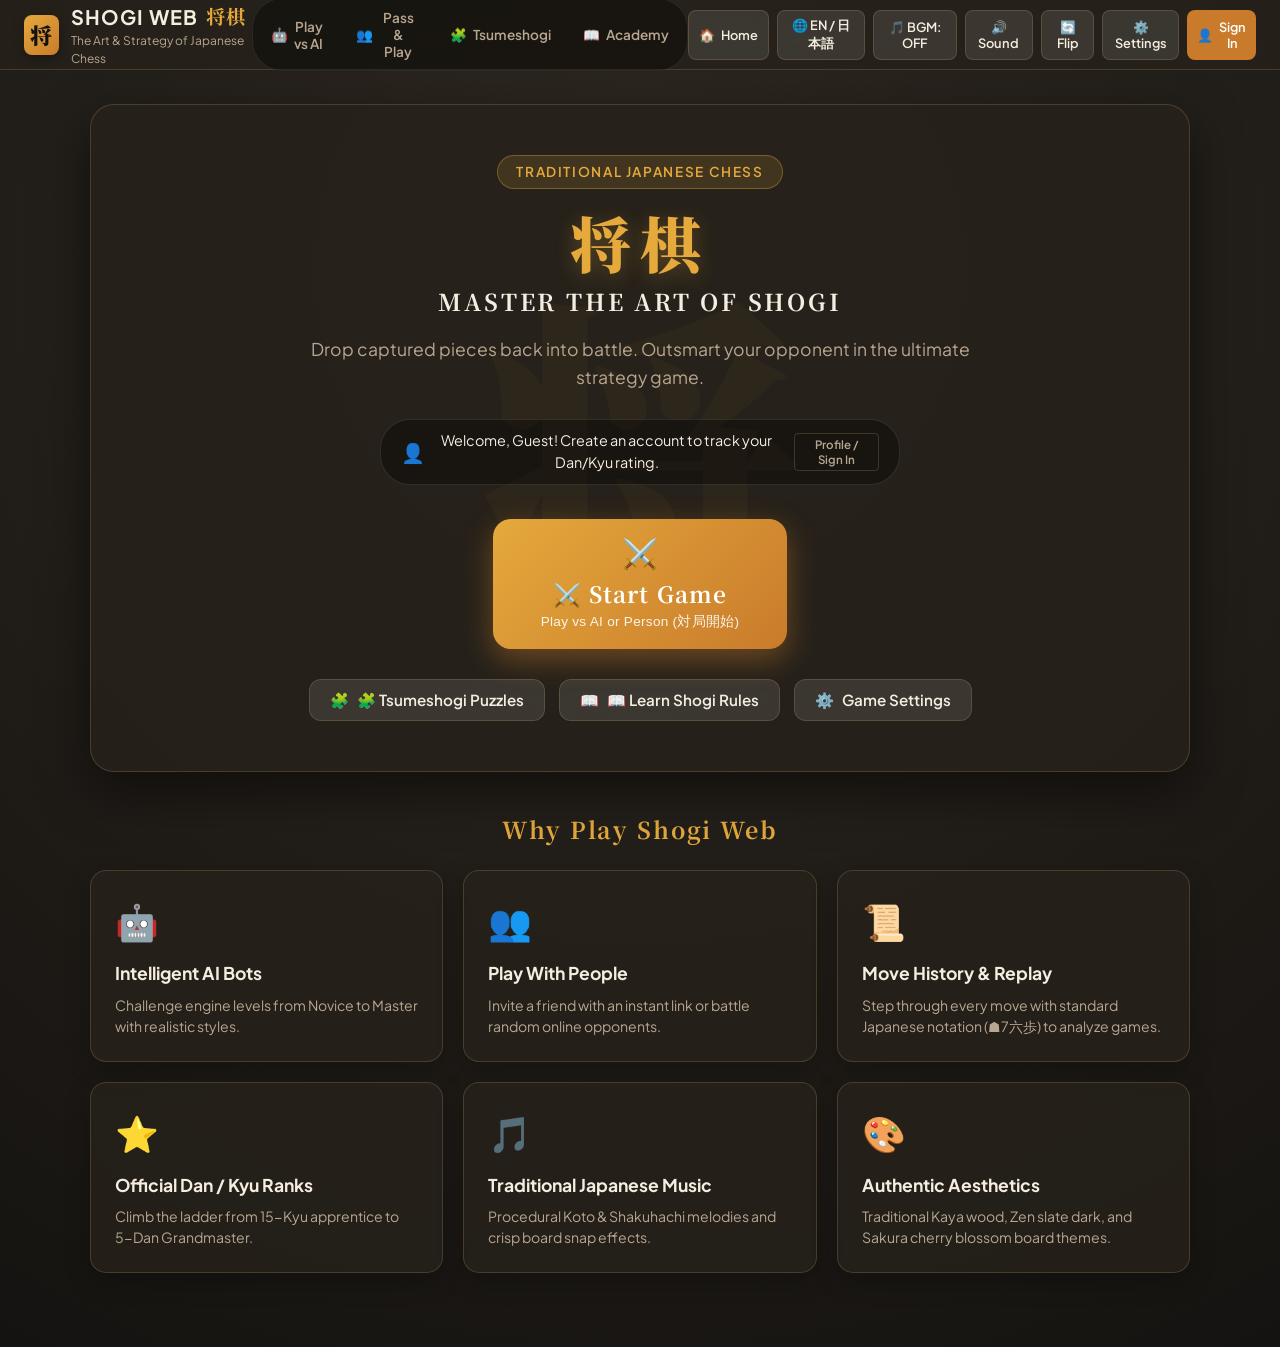
==== shogi.html @ 89679a0e "Initial commit: Complete Shogi Web application" ====
<!DOCTYPE html>
<html lang="en">
<head>
  <meta charset="UTF-8">
  <meta name="viewport" content="width=device-width, initial-scale=1.0">
  <title>Shogi Web - Play Japanese Chess (将棋)</title>
  <meta name="description" content="Play traditional Japanese chess (Shogi) online against intelligent AI or friends, solve Tsumeshogi mating puzzles, and learn complete rules.">
  
  <!-- Google Fonts for authentic typography -->
  <link rel="preconnect" href="https://fonts.googleapis.com">
  <link rel="preconnect" href="https://fonts.gstatic.com" crossorigin>
  <link href="https://fonts.googleapis.com/css2?family=Cinzel:wght@600;700&family=Noto+Serif+JP:wght@400;600;700;900&family=Plus+Jakarta+Sans:wght@400;500;600;700&display=swap" rel="stylesheet">

  
  
  
  
<style>
/* === css/styles.css === */
/**
 * Shogi Web - Core Styles & Themes
 */

:root {
  /* Fonts */
  --font-serif: 'Noto Serif JP', 'Cinzel', serif;
  --font-sans: 'Plus Jakarta Sans', -apple-system, BlinkMacSystemFont, sans-serif;

  /* Global Metrics */
  --header-height: 70px;
  --border-radius: 12px;
  --transition-speed: 0.2s;
}

/* Theme 1: Traditional Kaya Wood (Default) */
body.theme-kaya {
  --bg-color: #1e1b18;
  --bg-gradient: radial-gradient(circle at 50% 20%, #2e2820 0%, #151311 100%);
  --panel-bg: rgba(38, 33, 27, 0.85);
  --panel-border: rgba(184, 150, 102, 0.25);
  --board-bg: #e2b069;
  --board-gradient: linear-gradient(135deg, #e9b972 0%, #d89f53 100%);
  --board-border: #6d4b23;
  --board-grid: #54391a;
  --hoshi-color: #3d2710;
  --piece-bg: #f7d59c;
  --piece-border: #8b5a2b;
  --piece-text: #2c1a0a;
  --piece-promoted: #b91c1c;
  --text-main: #f5ede0;
  --text-muted: #b8a690;
  --accent-gold: #e5a93c;
  --accent-primary: #c97b2b;
  --accent-primary-hover: #b86b1d;
  --card-shadow: 0 10px 30px rgba(0, 0, 0, 0.45);
}

/* Theme 2: Zen Slate Dark */
body.theme-zen {
  --bg-color: #0d1117;
  --bg-gradient: radial-gradient(circle at 50% 20%, #161b22 0%, #090d12 100%);
  --panel-bg: rgba(22, 27, 34, 0.88);
  --panel-border: rgba(255, 255, 255, 0.1);
  --board-bg: #21262d;
  --board-gradient: linear-gradient(135deg, #2b313a 0%, #1f242c 100%);
  --board-border: #30363d;
  --board-grid: #484f58;
  --hoshi-color: #8b949e;
  --piece-bg: #30363d;
  --piece-border: #6e7681;
  --piece-text: #f0f6fc;
  --piece-promoted: #f85149;
  --text-main: #f0f6fc;
  --text-muted: #8b949e;
  --accent-gold: #58a6ff;
  --accent-primary: #1f6feb;
  --accent-primary-hover: #388bfd;
  --card-shadow: 0 10px 30px rgba(0, 0, 0, 0.6);
}

/* Theme 3: Cherry Blossom Sakura */
body.theme-sakura {
  --bg-color: #1f161b;
  --bg-gradient: radial-gradient(circle at 50% 20%, #301f28 0%, #140d11 100%);
  --panel-bg: rgba(43, 28, 37, 0.85);
  --panel-border: rgba(244, 114, 182, 0.25);
  --board-bg: #e8c4c4;
  --board-gradient: linear-gradient(135deg, #edd0d0 0%, #dfb5b5 100%);
  --board-border: #754452;
  --board-grid: #5a2e3b;
  --hoshi-color: #441e2a;
  --piece-bg: #fff0f5;
  --piece-border: #a26778;
  --piece-text: #3c1e28;
  --piece-promoted: #db2777;
  --text-main: #fdf2f8;
  --text-muted: #f472b6;
  --accent-gold: #ec4899;
  --accent-primary: #db2777;
  --accent-primary-hover: #be185d;
  --card-shadow: 0 10px 30px rgba(0, 0, 0, 0.5);
}

/* Base Styles */
* {
  box-sizing: border-box;
  margin: 0;
  padding: 0;
}

body {
  font-family: var(--font-sans);
  background: var(--bg-gradient);
  background-color: var(--bg-color);
  color: var(--text-main);
  min-height: 100vh;
  display: flex;
  flex-direction: column;
  line-height: 1.5;
  overflow-x: hidden;
}

.app-container {
  display: flex;
  flex-direction: column;
  min-height: 100vh;
}

/* Header & Navigation */
.app-header {
  height: var(--header-height);
  background: var(--panel-bg);
  backdrop-filter: blur(12px);
  -webkit-backdrop-filter: blur(12px);
  border-bottom: 1px solid var(--panel-border);
  display: flex;
  align-items: center;
  justify-content: space-between;
  padding: 0 24px;
  position: sticky;
  top: 0;
  z-index: 100;
}

.brand {
  display: flex;
  align-items: center;
  gap: 12px;
}

.brand-crest {
  width: 40px;
  height: 40px;
  background: linear-gradient(135deg, var(--accent-gold), var(--accent-primary));
  color: #111;
  font-family: var(--font-serif);
  font-weight: 900;
  font-size: 22px;
  display: flex;
  align-items: center;
  justify-content: center;
  border-radius: 8px;
  box-shadow: 0 4px 12px rgba(0, 0, 0, 0.3);
}

.brand-text h1 {
  font-size: 1.25rem;
  font-weight: 700;
  letter-spacing: 0.05em;
  display: flex;
  align-items: center;
  gap: 8px;
}

.japanese-title {
  font-family: var(--font-serif);
  color: var(--accent-gold);
  font-size: 1.2rem;
}

.tagline {
  font-size: 0.75rem;
  color: var(--text-muted);
}

/* Nav Tabs */
.nav-tabs {
  display: flex;
  background: rgba(0, 0, 0, 0.35);
  border-radius: 30px;
  padding: 4px;
  gap: 4px;
  border: 1px solid rgba(255, 255, 255, 0.08);
}

.nav-tab-btn {
  background: transparent;
  border: none;
  color: var(--text-muted);
  font-family: var(--font-sans);
  font-weight: 600;
  font-size: 0.85rem;
  padding: 6px 14px;
  border-radius: 20px;
  cursor: pointer;
  display: flex;
  align-items: center;
  gap: 6px;
  transition: all var(--transition-speed);
}

.nav-tab-btn:hover {
  color: var(--text-main);
  background: rgba(255, 255, 255, 0.05);
}

.nav-tab-btn.active {
  background: var(--accent-primary);
  color: #fff;
  box-shadow: 0 2px 8px rgba(0, 0, 0, 0.25);
}

.header-controls {
  display: flex;
  gap: 8px;
}

/* Main Content Layout */
.main-content {
  flex: 1;
  display: flex;
  flex-direction: column;
  padding: 24px;
  max-width: 1540px;
  margin: 0 auto;
  width: 100%;
}

.game-view {
  display: grid;
  grid-template-columns: minmax(600px, 1fr) 380px;
  gap: 24px;
  width: 100%;
}

/* Sidebar Dashboard */
.sidebar-dashboard {
  display: flex;
  flex-direction: column;
  gap: 16px;
}

.config-card, .history-card, .status-card {
  background: var(--panel-bg);
  backdrop-filter: blur(10px);
  -webkit-backdrop-filter: blur(10px);
  border: 1px solid var(--panel-border);
  border-radius: var(--border-radius);
  padding: 16px;
  box-shadow: var(--card-shadow);
}

.card-title {
  font-size: 0.95rem;
  font-weight: 700;
  text-transform: uppercase;
  letter-spacing: 0.05em;
  color: var(--accent-gold);
  margin-bottom: 12px;
  display: flex;
  align-items: center;
  justify-content: space-between;
}

/* Form Controls */
.form-group {
  margin-bottom: 12px;
}

.form-group:last-child {
  margin-bottom: 0;
}

.form-group label {
  display: block;
  font-size: 0.8rem;
  font-weight: 600;
  color: var(--text-muted);
  margin-bottom: 6px;
}

.form-select {
  width: 100%;
  padding: 8px 12px;
  background: rgba(0, 0, 0, 0.4);
  border: 1px solid var(--panel-border);
  border-radius: 8px;
  color: var(--text-main);
  font-size: 0.85rem;
  font-family: var(--font-sans);
  outline: none;
  cursor: pointer;
  transition: border-color var(--transition-speed);
}

.form-select:focus {
  border-color: var(--accent-gold);
}

.side-radio-group {
  display: grid;
  grid-template-columns: 1fr 1fr;
  gap: 8px;
}

.radio-label {
  display: flex;
  align-items: center;
  gap: 8px;
  background: rgba(0, 0, 0, 0.3);
  padding: 8px 10px;
  border-radius: 6px;
  font-size: 0.8rem;
  cursor: pointer;
  border: 1px solid transparent;
  transition: border-color var(--transition-speed);
}

.radio-label:hover {
  border-color: var(--panel-border);
}

/* Buttons */
.btn {
  font-family: var(--font-sans);
  font-weight: 600;
  border-radius: 8px;
  border: none;
  cursor: pointer;
  display: inline-flex;
  align-items: center;
  justify-content: center;
  gap: 6px;
  transition: all var(--transition-speed);
}

.btn-primary {
  background: var(--accent-primary);
  color: #fff;
  padding: 10px 18px;
}

.btn-primary:hover {
  background: var(--accent-primary-hover);
  transform: translateY(-1px);
}

.btn-secondary {
  background: rgba(255, 255, 255, 0.1);
  color: var(--text-main);
  border: 1px solid var(--panel-border);
  padding: 8px 14px;
}

.btn-secondary:hover {
  background: rgba(255, 255, 255, 0.18);
}

.btn-danger {
  background: rgba(185, 28, 28, 0.2);
  color: #f87171;
  border: 1px solid rgba(185, 28, 28, 0.4);
  padding: 8px 14px;
}

.btn-danger:hover {
  background: rgba(185, 28, 28, 0.35);
}

.btn-sm {
  font-size: 0.8rem;
  padding: 6px 10px;
}

.btn-xs {
  font-size: 0.72rem;
  padding: 3px 8px;
  border-radius: 4px;
}

.btn-outline {
  background: transparent;
  color: var(--text-muted);
  border: 1px solid var(--panel-border);
}

.btn-outline:hover {
  color: var(--text-main);
  border-color: var(--text-main);
}

.action-btn-row {
  display: grid;
  grid-template-columns: 1.4fr 1fr 1fr;
  gap: 8px;
}

/* Move History Card */
.history-header {
  display: flex;
  align-items: center;
  justify-content: space-between;
  margin-bottom: 8px;
  padding-bottom: 6px;
  border-bottom: 1px solid rgba(255, 255, 255, 0.08);
}

.history-header h4 {
  font-size: 0.85rem;
  color: var(--text-muted);
  text-transform: uppercase;
}

.move-log-scroll {
  list-style: none;
  max-height: 200px;
  overflow-y: auto;
  display: flex;
  flex-direction: column;
  gap: 4px;
  padding-right: 4px;
}

.move-log-item {
  display: flex;
  align-items: center;
  font-size: 0.82rem;
  padding: 4px 8px;
  border-radius: 4px;
  background: rgba(0, 0, 0, 0.2);
}

.move-log-item.current {
  background: rgba(229, 169, 60, 0.18);
  border-left: 3px solid var(--accent-gold);
}

.move-num {
  width: 32px;
  color: var(--text-muted);
  font-weight: 600;
}

.move-notation {
  flex: 1;
  font-family: var(--font-serif);
}

.move-log-empty {
  font-size: 0.8rem;
  color: var(--text-muted);
  text-align: center;
  padding: 16px 0;
}

/* Move History Replay Controls */
.history-replay-controls {
  display: flex;
  align-items: center;
  justify-content: space-between;
  gap: 6px;
  margin-top: 10px;
  padding-top: 10px;
  border-top: 1px solid rgba(255, 255, 255, 0.08);
}

.hist-step-indicator {
  font-size: 0.75rem;
  font-weight: 600;
  color: var(--accent-gold);
  flex: 1;
  text-align: center;
  padding: 2px 4px;
  background: rgba(0, 0, 0, 0.25);
  border-radius: 4px;
}

/* ============================================================
   LANDING / MAIN HOME PAGE STYLES
   ============================================================ */
.landing-view {
  display: flex;
  flex-direction: column;
  align-items: center;
  gap: 40px;
  width: 100%;
  max-width: 1100px;
  margin: 0 auto;
  padding: 10px 0 50px;
  animation: fadeIn 0.35s ease;
}

@keyframes fadeIn {
  from { opacity: 0; transform: translateY(8px); }
  to { opacity: 1; transform: translateY(0); }
}

.landing-hero-card {
  position: relative;
  width: 100%;
  background: var(--panel-bg);
  border: 1px solid var(--panel-border);
  border-radius: 24px;
  padding: 50px 40px;
  text-align: center;
  box-shadow: 0 20px 50px rgba(0, 0, 0, 0.5);
  overflow: hidden;
  display: flex;
  flex-direction: column;
  align-items: center;
}

.hero-watermark {
  position: absolute;
  top: 50%;
  left: 50%;
  transform: translate(-50%, -50%);
  font-family: var(--font-serif);
  font-size: 320px;
  font-weight: 900;
  color: var(--accent-gold);
  opacity: 0.035;
  pointer-events: none;
  user-select: none;
  z-index: 0;
  line-height: 1;
}

.hero-badge {
  display: inline-block;
  background: rgba(229, 169, 60, 0.15);
  border: 1px solid rgba(229, 169, 60, 0.35);
  color: var(--accent-gold);
  font-size: 0.85rem;
  font-weight: 600;
  text-transform: uppercase;
  letter-spacing: 0.12em;
  padding: 6px 18px;
  border-radius: 30px;
  margin-bottom: 20px;
  position: relative;
  z-index: 1;
}

.hero-main-title {
  display: flex;
  flex-direction: column;
  align-items: center;
  gap: 8px;
  margin-bottom: 16px;
  position: relative;
  z-index: 1;
}

.hero-kanji {
  font-family: var(--font-serif);
  font-size: 3.8rem;
  font-weight: 900;
  color: var(--accent-gold);
  letter-spacing: 0.15em;
  text-shadow: 0 4px 20px rgba(229, 169, 60, 0.3);
  line-height: 1.1;
}

.hero-en {
  font-family: var(--font-serif);
  font-size: 1.45rem;
  letter-spacing: 0.12em;
  color: var(--text-main);
  font-weight: 700;
}

.hero-tagline {
  font-size: 1.1rem;
  color: var(--text-muted);
  max-width: 680px;
  line-height: 1.6;
  margin-bottom: 28px;
  position: relative;
  z-index: 1;
}

.landing-user-badge {
  display: flex;
  align-items: center;
  justify-content: space-between;
  gap: 16px;
  background: rgba(0, 0, 0, 0.35);
  border: 1px solid rgba(255, 255, 255, 0.1);
  padding: 10px 20px;
  border-radius: 30px;
  margin-bottom: 34px;
  max-width: 520px;
  width: 90%;
  position: relative;
  z-index: 1;
}

.user-badge-left {
  display: flex;
  align-items: center;
  gap: 10px;
  font-size: 0.9rem;
}

.user-badge-avatar {
  font-size: 1.2rem;
}

.hero-cta-wrapper {
  margin-bottom: 30px;
  position: relative;
  z-index: 1;
}

.btn-hero-primary {
  background: linear-gradient(135deg, var(--accent-gold) 0%, var(--accent-primary) 100%);
  color: #fff;
  border: none;
  border-radius: 18px;
  padding: 18px 48px;
  font-size: 1.35rem;
  font-weight: 700;
  cursor: pointer;
  display: flex;
  flex-direction: column;
  align-items: center;
  gap: 4px;
  box-shadow: 0 10px 30px rgba(201, 123, 43, 0.45);
  transition: all 0.25s cubic-bezier(0.34, 1.56, 0.64, 1);
  min-width: 290px;
}

.btn-hero-primary:hover {
  transform: translateY(-3px) scale(1.02);
  box-shadow: 0 16px 40px rgba(201, 123, 43, 0.6);
  filter: brightness(1.08);
}

.btn-hero-primary:active {
  transform: translateY(1px) scale(0.98);
}

.btn-hero-primary .btn-icon {
  font-size: 1.8rem;
  margin-bottom: 2px;
}

.btn-primary-text {
  font-family: var(--font-serif);
  letter-spacing: 0.05em;
  font-size: 1.4rem;
}

.btn-subtext {
  font-size: 0.85rem;
  font-weight: 500;
  opacity: 0.9;
  letter-spacing: 0.02em;
}

.hero-subnav {
  display: flex;
  flex-wrap: wrap;
  gap: 14px;
  justify-content: center;
  position: relative;
  z-index: 1;
}

.hero-subnav .btn {
  padding: 10px 20px;
  font-size: 0.95rem;
  border-radius: 12px;
  display: flex;
  align-items: center;
  gap: 8px;
}

/* Landing Features Grid */
.landing-features {
  width: 100%;
}

.features-heading {
  font-family: var(--font-serif);
  font-size: 1.45rem;
  text-align: center;
  margin-bottom: 24px;
  color: var(--accent-gold);
  letter-spacing: 0.08em;
}

.features-grid {
  display: grid;
  grid-template-columns: repeat(auto-fit, minmax(280px, 1fr));
  gap: 20px;
  width: 100%;
}

.feature-card {
  background: var(--panel-bg);
  border: 1px solid var(--panel-border);
  border-radius: 16px;
  padding: 24px;
  transition: transform 0.2s ease, border-color 0.2s ease;
  box-shadow: 0 8px 24px rgba(0, 0, 0, 0.25);
}

.feature-card:hover {
  transform: translateY(-4px);
  border-color: rgba(229, 169, 60, 0.45);
}

.feature-icon {
  font-size: 2.2rem;
  margin-bottom: 12px;
}

.feature-card h4 {
  font-size: 1.1rem;
  font-weight: 700;
  margin-bottom: 8px;
  color: var(--text-main);
}

.feature-card p {
  font-size: 0.88rem;
  color: var(--text-muted);
  line-height: 1.5;
}

/* Helpers */
.hidden {
  display: none !important;
}

.text-muted {
  color: var(--text-muted);
}

.text-xs {
  font-size: 0.75rem;
}

/* Responsive adjustments */
@media (max-width: 1080px) {
  .game-view {
    grid-template-columns: 1fr;
  }
}

@media (max-width: 640px) {
  .landing-hero-card {
    padding: 36px 20px;
  }
  .hero-kanji {
    font-size: 2.8rem;
  }
  .hero-en {
    font-size: 1.15rem;
  }
}


/* === css/board.css === */
/**
 * Shogi Web - Board, Komadai & Arena Styling
 */

.game-arena {
  display: flex;
  flex-direction: column;
  align-items: center;
  justify-content: center;
  gap: 16px;
  position: relative;
}

/* Player Panels (Top & Bottom) */
.player-panel {
  width: 100%;
  max-width: 620px;
  background: var(--panel-bg);
  backdrop-filter: blur(8px);
  -webkit-backdrop-filter: blur(8px);
  border: 1px solid var(--panel-border);
  border-radius: var(--border-radius);
  padding: 10px 16px;
  display: flex;
  align-items: center;
  justify-content: space-between;
  gap: 16px;
  box-shadow: 0 4px 16px rgba(0, 0, 0, 0.25);
}

.player-identity {
  display: flex;
  align-items: center;
  gap: 12px;
}

.player-avatar {
  width: 36px;
  height: 36px;
  border-radius: 8px;
  display: flex;
  align-items: center;
  justify-content: center;
  font-size: 1.2rem;
  font-weight: 700;
}

.sente-avatar {
  background: #111;
  color: var(--accent-gold);
  border: 1px solid var(--accent-gold);
}

.gote-avatar {
  background: #f0f0f0;
  color: #111;
  border: 1px solid #ccc;
}

.player-info {
  display: flex;
  flex-direction: column;
}

.player-role {
  font-size: 0.72rem;
  color: var(--text-muted);
  text-transform: uppercase;
}

.player-name {
  font-size: 0.95rem;
  font-weight: 700;
}

.player-clock {
  font-family: monospace;
  font-size: 1.15rem;
  font-weight: 700;
  padding: 4px 10px;
  background: rgba(0, 0, 0, 0.4);
  border-radius: 6px;
  border: 1px solid rgba(255, 255, 255, 0.08);
  color: var(--accent-gold);
}

/* Komadai (Stand for in-hand pieces) */
.komadai-wrapper {
  display: flex;
  align-items: center;
  gap: 10px;
  flex: 1;
  justify-content: flex-end;
}

.komadai-label {
  font-size: 0.72rem;
  font-weight: 600;
  color: var(--text-muted);
  text-transform: uppercase;
  letter-spacing: 0.05em;
}

.komadai-stand {
  display: flex;
  align-items: center;
  gap: 6px;
  min-height: 48px;
  min-width: 180px;
  background: rgba(0, 0, 0, 0.3);
  padding: 4px 8px;
  border-radius: 8px;
  border: 1px dashed var(--panel-border);
}

.komadai-empty {
  font-size: 0.75rem;
  color: var(--text-muted);
  font-style: italic;
  margin: auto;
}

.komadai-item {
  position: relative;
  cursor: pointer;
  padding: 2px;
  border-radius: 4px;
  transition: transform var(--transition-speed);
}

.komadai-item:hover {
  transform: translateY(-2px);
}

.komadai-item.selected {
  outline: 2px solid var(--accent-gold);
  background: rgba(229, 169, 60, 0.25);
}

.piece-count-badge {
  position: absolute;
  top: -4px;
  right: -4px;
  background: var(--accent-primary);
  color: #fff;
  font-size: 0.7rem;
  font-weight: 700;
  width: 18px;
  height: 18px;
  border-radius: 50%;
  display: flex;
  align-items: center;
  justify-content: center;
  box-shadow: 0 2px 4px rgba(0,0,0,0.4);
}

/* Board Stage & Frame */
.board-stage {
  position: relative;
  display: flex;
  flex-direction: column;
  align-items: center;
}

.ai-thinking-pill {
  position: absolute;
  top: -38px;
  background: rgba(0, 0, 0, 0.75);
  backdrop-filter: blur(8px);
  border: 1px solid var(--accent-gold);
  color: var(--accent-gold);
  font-size: 0.8rem;
  font-weight: 600;
  padding: 4px 14px;
  border-radius: 20px;
  display: none;
  align-items: center;
  gap: 8px;
  box-shadow: 0 4px 12px rgba(0,0,0,0.4);
  z-index: 10;
}

.ai-thinking-pill.visible {
  display: flex;
}

.spinner-dot {
  width: 8px;
  height: 8px;
  background: var(--accent-gold);
  border-radius: 50%;
  animation: pulseDot 1s infinite alternate;
}

@keyframes pulseDot {
  0% { transform: scale(0.6); opacity: 0.5; }
  100% { transform: scale(1.2); opacity: 1; }
}

/* The Authentic Kaya Wooden Frame */
.board-frame {
  padding: 18px;
  background: var(--board-gradient);
  background-color: var(--board-bg);
  border: 10px solid var(--board-border);
  border-radius: 8px;
  box-shadow: 
    0 20px 40px rgba(0, 0, 0, 0.6),
    inset 0 0 15px rgba(0, 0, 0, 0.25);
  position: relative;
}

/* 9x9 Shogi Board Grid */
.shogi-board {
  display: grid;
  grid-template-columns: repeat(9, 60px);
  grid-template-rows: repeat(9, 64px);
  border: 2px solid var(--board-grid);
  background: rgba(255, 255, 255, 0.03);
  position: relative;
}

/* Individual Board Cells */
.board-cell {
  position: relative;
  border-right: 1px solid var(--board-grid);
  border-bottom: 1px solid var(--board-grid);
  display: flex;
  align-items: center;
  justify-content: center;
  cursor: pointer;
  user-select: none;
  transition: background-color 0.15s ease;
}

.board-cell:nth-child(9n) {
  border-right: none;
}

.board-cell:nth-last-child(-n+9) {
  border-bottom: none;
}

/* Coordinate Labels on Edges */
.coord-label {
  position: absolute;
  font-family: var(--font-serif);
  font-size: 0.72rem;
  font-weight: 700;
  color: var(--board-grid);
  opacity: 0.75;
  pointer-events: none;
}

.rank-label {
  left: -14px;
  top: 50%;
  transform: translateY(-50%);
}

.file-label {
  bottom: -15px;
  left: 50%;
  transform: translateX(-50%);
}

/* Hoshi (Star Dots) at 3x3 intersections */
.board-hoshi {
  position: absolute;
  width: 6px;
  height: 6px;
  background-color: var(--hoshi-color);
  border-radius: 50%;
  bottom: -3px;
  right: -3px;
  pointer-events: none;
  z-index: 2;
}

/* Selection and Move Highlights */
.board-cell.selected {
  background: rgba(229, 169, 60, 0.38) !important;
}

.board-cell.last-move-from {
  background: rgba(229, 169, 60, 0.2);
}

.board-cell.last-move-to {
  background: rgba(229, 169, 60, 0.35);
}

.board-cell.in-check {
  background: rgba(220, 38, 38, 0.45) !important;
  box-shadow: inset 0 0 10px #dc2626;
}

/* Legal Move Target Indicators */
.board-cell.legal-move::after {
  content: '';
  position: absolute;
  width: 14px;
  height: 14px;
  background: rgba(34, 197, 94, 0.75);
  border-radius: 50%;
  pointer-events: none;
  box-shadow: 0 0 6px rgba(34, 197, 94, 0.8);
}

.board-cell.legal-capture {
  background: rgba(239, 68, 68, 0.28);
}

.board-cell.legal-capture::after {
  content: '';
  position: absolute;
  inset: 4px;
  border: 2px dashed rgba(239, 68, 68, 0.9);
  border-radius: 6px;
  pointer-events: none;
}

/* Status Cards & Banners */
.status-turn {
  font-size: 0.9rem;
  display: flex;
  align-items: center;
  gap: 8px;
}

.turn-badge {
  padding: 4px 10px;
  border-radius: 6px;
  font-weight: 700;
  font-size: 0.85rem;
}

.badge-sente {
  background: #111;
  color: var(--accent-gold);
  border: 1px solid var(--accent-gold);
}

.badge-gote {
  background: #fff;
  color: #111;
  border: 1px solid #ccc;
}

.status-alert {
  padding: 10px 14px;
  border-radius: 8px;
  font-size: 0.9rem;
}

.alert-check {
  background: rgba(220, 38, 38, 0.2);
  border: 1px solid #dc2626;
  color: #fca5a5;
}

.alert-winner {
  background: rgba(229, 169, 60, 0.2);
  border: 1px solid var(--accent-gold);
  color: #fef08a;
  font-size: 1rem;
}

.alert-draw {
  background: rgba(148, 163, 184, 0.2);
  border: 1px solid #94a3b8;
  color: #cbd5e1;
}

/* Puzzle & Academy styling */
.puzzle-description {
  font-size: 0.82rem;
  color: var(--text-muted);
  margin-bottom: 10px;
}

.puzzle-feedback-box {
  min-height: 38px;
  margin-bottom: 12px;
  display: flex;
  align-items: center;
}

.puzzle-hint {
  font-size: 0.8rem;
  color: var(--accent-gold);
  font-style: italic;
}

.puzzle-success {
  font-size: 0.85rem;
  font-weight: 700;
  color: #4ade80;
}

.puzzle-fail {
  font-size: 0.85rem;
  color: #f87171;
}

.puzzle-info {
  font-size: 0.82rem;
  color: #60a5fa;
}

.puzzle-nav-btns, .tutorial-nav-btns {
  display: flex;
  gap: 8px;
  justify-content: space-between;
}

.tutorial-header {
  display: flex;
  align-items: center;
  justify-content: space-between;
  margin-bottom: 8px;
}

.badge {
  font-size: 0.72rem;
  font-weight: 700;
  text-transform: uppercase;
  padding: 3px 8px;
  background: var(--accent-primary);
  border-radius: 4px;
  color: #fff;
}

.page-indicator {
  font-size: 0.75rem;
  color: var(--text-muted);
}

.lesson-title {
  font-size: 0.95rem;
  color: var(--accent-gold);
  margin-bottom: 10px;
}

.lesson-content-body {
  font-size: 0.82rem;
  color: var(--text-main);
  max-height: 220px;
  overflow-y: auto;
  margin-bottom: 14px;
  line-height: 1.6;
}

.lesson-content-body p {
  margin-bottom: 8px;
}

.lesson-content-body ul, .lesson-content-body ol {
  padding-left: 20px;
  margin-bottom: 8px;
}

.tutorial-piece-card {
  background: rgba(0, 0, 0, 0.25);
  border-left: 3px solid var(--accent-gold);
  padding: 6px 10px;
  margin-bottom: 8px;
  border-radius: 0 6px 6px 0;
}

.tutorial-piece-card h4 {
  font-size: 0.85rem;
  color: var(--accent-gold);
  margin-bottom: 2px;
}

.highlight-tip {
  background: rgba(229, 169, 60, 0.15);
  padding: 8px 10px;
  border-radius: 6px;
  border: 1px solid rgba(229, 169, 60, 0.3);
}

/* Board responsive sizing for smaller laptop screens */
@media (max-width: 768px) {
  .shogi-board {
    grid-template-columns: repeat(9, 36px);
    grid-template-rows: repeat(9, 40px);
  }
  .board-frame {
    padding: 10px;
    border-width: 6px;
  }
}


/* === css/pieces.css === */
/**
 * Shogi Web - Piece Geometry, Inscriptions & Visual Styling
 */

/* The Authentic Japanese Pentagonal Wedge Piece */
.shogi-piece {
  position: relative;
  width: 48px;
  height: 52px;
  background: var(--piece-bg);
  /* Pentagonal wedge silhouette: narrower pointed top, wider base */
  clip-path: polygon(50% 0%, 100% 24%, 88% 100%, 12% 100%, 0% 24%);
  -webkit-clip-path: polygon(50% 0%, 100% 24%, 88% 100%, 12% 100%, 0% 24%);
  display: flex;
  align-items: center;
  justify-content: center;
  box-shadow: 0 4px 8px rgba(0, 0, 0, 0.35);
  cursor: pointer;
  user-select: none;
  transition: transform 0.15s ease, filter 0.15s ease;
  z-index: 5;
}

/* Wood grain texture effect on pieces */
.shogi-piece::before {
  content: '';
  position: absolute;
  inset: 0;
  background: linear-gradient(170deg, rgba(255,255,255,0.2) 0%, rgba(0,0,0,0.1) 100%);
  pointer-events: none;
}

/* Piece Orientation */
/* Sente pieces point upwards (facing Gote) */
.shogi-piece.sente {
  transform: rotate(0deg);
}

/* Gote pieces point downwards (facing Sente) */
.shogi-piece.gote {
  transform: rotate(180deg);
}

/* When the whole board view is flipped: */
.shogi-piece.sente.view-flipped {
  transform: rotate(180deg);
}

.shogi-piece.gote.view-flipped {
  transform: rotate(0deg);
}

/* Hover and active states */
.shogi-piece:hover {
  filter: brightness(1.08);
}

/* In-Hand Komadai piece size */
.komadai-stand .shogi-piece {
  width: 40px;
  height: 44px;
}

/* Piece Inscription Typography */
.piece-text {
  font-family: var(--font-serif);
  font-weight: 900;
  color: var(--piece-text);
  font-size: 1.15rem;
  line-height: 1.05;
  text-align: center;
  white-space: pre-line;
  letter-spacing: -0.05em;
  padding-top: 6px;
  pointer-events: none;
}

/* Traditional 2-Kanji stacking */
.piece-text:empty {
  display: none;
}

/* Promoted pieces use lacquer vermilion/red text */
.shogi-piece.promoted .piece-text {
  color: var(--piece-promoted);
}

/* Western piece notation styling */
.western-sym {
  display: block;
  font-family: var(--font-sans);
  font-size: 1.1rem;
  font-weight: 800;
  line-height: 1;
}

.western-name {
  display: block;
  font-family: var(--font-sans);
  font-size: 0.55rem;
  font-weight: 700;
  text-transform: uppercase;
  letter-spacing: 0.05em;
  opacity: 0.8;
}

/* Beginner Movement Guide Dots */
.guide-dots-container {
  position: absolute;
  inset: 0;
  pointer-events: none;
}

.guide-dot {
  position: absolute;
  width: 6px;
  height: 6px;
  border-radius: 50%;
  background-color: var(--accent-primary);
  box-shadow: 0 0 3px rgba(0, 0, 0, 0.4);
}

/* Guide dot positions around the piece */
/* [0, -1] Forward */
.dot-dx0-dy-1 {
  top: 7px;
  left: 50%;
  transform: translateX(-50%);
}

/* [1, -1] Forward-Right */
.dot-dx1-dy-1 {
  top: 14px;
  right: 5px;
}

/* [1, 0] Right */
.dot-dx1-dy0 {
  top: 50%;
  right: 5px;
  transform: translateY(-50%);
}

/* [1, 1] Back-Right */
.dot-dx1-dy1 {
  bottom: 5px;
  right: 8px;
}

/* [0, 1] Back */
.dot-dx0-dy1 {
  bottom: 4px;
  left: 50%;
  transform: translateX(-50%);
}

/* [-1, 1] Back-Left */
.dot-dx-1-dy1 {
  bottom: 5px;
  left: 8px;
}

/* [-1, 0] Left */
.dot-dx-1-dy0 {
  top: 50%;
  left: 5px;
  transform: translateY(-50%);
}

/* [-1, -1] Forward-Left */
.dot-dx-1-dy-1 {
  top: 14px;
  left: 5px;
}

/* Knight jumps */
.dot-dx-1-dy-2 {
  top: 4px;
  left: 10px;
  background-color: #f59e0b;
}

.dot-dx1-dy-2 {
  top: 4px;
  right: 10px;
  background-color: #f59e0b;
}

/* Responsive pieces for small screens */
@media (max-width: 768px) {
  .shogi-piece {
    width: 32px;
    height: 35px;
  }
  .piece-text {
    font-size: 0.85rem;
    padding-top: 3px;
  }
  .western-sym {
    font-size: 0.8rem;
  }
  .western-name {
    display: none;
  }
  .guide-dot {
    width: 4px;
    height: 4px;
  }
}


/* === css/modal.css === */
/**
 * Shogi Web - Modals, Dialogs, Settings & Account Authentication
 */

.modal-backdrop {
  position: fixed;
  inset: 0;
  background: rgba(0, 0, 0, 0.78);
  backdrop-filter: blur(8px);
  -webkit-backdrop-filter: blur(8px);
  display: flex;
  align-items: center;
  justify-content: center;
  z-index: 1000;
  opacity: 0;
  pointer-events: none;
  transition: opacity 0.25s ease;
}

.modal-backdrop.visible {
  opacity: 1;
  pointer-events: auto;
}

.modal-card {
  background: var(--panel-bg);
  border: 1px solid var(--panel-border);
  box-shadow: 0 25px 60px -10px rgba(0, 0, 0, 0.8);
  border-radius: 18px;
  padding: 28px 24px;
  max-width: 440px;
  width: 90%;
  transform: scale(0.92);
  transition: transform 0.25s cubic-bezier(0.34, 1.56, 0.64, 1);
  max-height: 90vh;
  overflow-y: auto;
}

.modal-card-wide {
  max-width: 580px;
}

.modal-backdrop.visible .modal-card {
  transform: scale(1);
}

.modal-header-row {
  display: flex;
  align-items: center;
  justify-content: space-between;
  margin-bottom: 20px;
  border-bottom: 1px solid rgba(255, 255, 255, 0.08);
  padding-bottom: 12px;
}

.modal-header-row .modal-title {
  margin-bottom: 0;
  display: flex;
  align-items: center;
  gap: 10px;
  font-size: 1.25rem;
}

.modal-close-btn {
  background: transparent;
  border: none;
  color: var(--text-muted);
  font-size: 1.6rem;
  line-height: 1;
  cursor: pointer;
  padding: 0 4px;
  border-radius: 6px;
  transition: color 0.15s ease;
}

.modal-close-btn:hover {
  color: var(--text-main);
}

.modal-crest {
  width: 54px;
  height: 54px;
  margin: 0 auto 16px;
  background: linear-gradient(135deg, var(--accent-gold), var(--accent-primary));
  color: #fff;
  border-radius: 50%;
  display: flex;
  align-items: center;
  justify-content: center;
  font-family: var(--font-serif);
  font-size: 26px;
  font-weight: 900;
  box-shadow: 0 4px 15px rgba(201, 123, 43, 0.4);
}

.modal-title {
  font-size: 1.35rem;
  font-weight: 700;
  color: var(--text-main);
  margin-bottom: 6px;
}

.modal-subtitle {
  font-size: 0.85rem;
  color: var(--text-muted);
  margin-bottom: 24px;
  line-height: 1.5;
  text-align: center;
}

.modal-actions {
  display: flex;
  flex-direction: column;
  gap: 10px;
}

.btn-lg {
  padding: 12px 24px;
  font-size: 0.95rem;
  font-weight: 700;
  border-radius: 10px;
}

.btn-block {
  width: 100%;
}

/* Settings Items */
.settings-grid {
  display: flex;
  flex-direction: column;
  gap: 16px;
  margin-bottom: 24px;
}

.setting-item {
  display: flex;
  align-items: center;
  justify-content: space-between;
  gap: 16px;
  padding: 12px 14px;
  background: rgba(0, 0, 0, 0.25);
  border-radius: 10px;
  border: 1px solid rgba(255, 255, 255, 0.05);
}

.setting-label {
  display: flex;
  flex-direction: column;
  flex: 1;
}

.setting-name {
  font-size: 0.9rem;
  font-weight: 700;
  color: var(--text-main);
}

.setting-desc {
  font-size: 0.74rem;
  color: var(--text-muted);
}

.setting-control {
  min-width: 180px;
}

.vertical-control {
  display: flex;
  flex-direction: column;
  gap: 8px;
}

.toggle-row {
  display: flex;
  align-items: center;
  gap: 8px;
}

.status-indicator-text {
  font-size: 0.75rem;
  color: var(--accent-gold);
  font-weight: 600;
}

.volume-slider-row {
  display: flex;
  flex-direction: column;
  gap: 4px;
}

.slider-label {
  font-size: 0.7rem;
  color: var(--text-muted);
}

.volume-range {
  width: 100%;
  accent-color: var(--accent-gold);
  cursor: pointer;
}

.modal-footer-actions {
  display: flex;
  justify-content: flex-end;
}

/* Account Modal Styling */
.account-notice {
  font-size: 0.82rem;
  color: var(--accent-gold);
  background: rgba(229, 169, 60, 0.12);
  border: 1px solid rgba(229, 169, 60, 0.25);
  padding: 10px 12px;
  border-radius: 8px;
  margin-bottom: 16px;
  line-height: 1.4;
}

.auth-tabs {
  display: grid;
  grid-template-columns: 1fr 1fr;
  background: rgba(0, 0, 0, 0.3);
  border-radius: 8px;
  padding: 4px;
  gap: 4px;
  margin-bottom: 16px;
}

.auth-tab-btn {
  background: transparent;
  border: none;
  color: var(--text-muted);
  font-weight: 700;
  font-size: 0.82rem;
  padding: 8px;
  border-radius: 6px;
  cursor: pointer;
  transition: all 0.2s ease;
}

.auth-tab-btn.active {
  background: var(--accent-primary);
  color: #fff;
}

.auth-form {
  display: flex;
  flex-direction: column;
  gap: 12px;
}

.form-input {
  width: 100%;
  padding: 10px 14px;
  background: rgba(0, 0, 0, 0.4);
  border: 1px solid var(--panel-border);
  border-radius: 8px;
  color: var(--text-main);
  font-size: 0.9rem;
  font-family: var(--font-sans);
  outline: none;
  transition: border-color 0.2s ease;
}

.form-input:focus {
  border-color: var(--accent-gold);
}

.auth-error {
  font-size: 0.8rem;
  color: #f87171;
  background: rgba(239, 68, 68, 0.15);
  border: 1px solid rgba(239, 68, 68, 0.3);
  padding: 8px 12px;
  border-radius: 6px;
}

/* Profile Card View */
.profile-badge-card {
  display: flex;
  align-items: center;
  gap: 14px;
  background: rgba(0, 0, 0, 0.3);
  padding: 16px;
  border-radius: 12px;
  border: 1px solid var(--panel-border);
  margin-bottom: 16px;
}

.profile-avatar-crest {
  width: 50px;
  height: 50px;
  background: linear-gradient(135deg, var(--accent-gold), var(--accent-primary));
  color: #111;
  font-family: var(--font-serif);
  font-size: 26px;
  font-weight: 900;
  border-radius: 12px;
  display: flex;
  align-items: center;
  justify-content: center;
  box-shadow: 0 4px 10px rgba(0, 0, 0, 0.4);
}

.profile-main-info {
  display: flex;
  flex-direction: column;
  gap: 4px;
}

.profile-username {
  font-size: 1.15rem;
  font-weight: 800;
}

.profile-rank-tag {
  display: flex;
  align-items: center;
  gap: 8px;
}

.rank-name {
  font-family: var(--font-serif);
  font-weight: 700;
  color: var(--accent-gold);
  font-size: 0.9rem;
}

.stats-grid {
  display: grid;
  grid-template-columns: repeat(3, 1fr);
  gap: 10px;
  margin-bottom: 18px;
}

.stat-card {
  background: rgba(0, 0, 0, 0.25);
  border: 1px solid rgba(255, 255, 255, 0.05);
  border-radius: 10px;
  padding: 12px 8px;
  text-align: center;
}

.stat-value {
  font-size: 1.15rem;
  font-weight: 800;
  color: var(--accent-gold);
  margin-bottom: 2px;
}

.stat-label {
  font-size: 0.68rem;
  text-transform: uppercase;
  color: var(--text-muted);
  letter-spacing: 0.04em;
}

.profile-actions {
  display: flex;
  gap: 10px;
  justify-content: flex-end;
}

/* ============================================================
   MATCH SETUP & OPPONENT CHOICE MODAL
   ============================================================ */
.match-setup-card {
  max-width: 620px;
  width: 92%;
}

.setup-step {
  animation: fadeIn 0.2s ease;
}

.setup-prompt {
  font-size: 1.05rem;
  color: var(--text-muted);
  text-align: center;
  margin-bottom: 24px;
}

/* Step 1: Opponent Choices Grid */
.opponent-choice-grid {
  display: grid;
  grid-template-columns: 1fr 1fr;
  gap: 20px;
  margin-bottom: 10px;
}

.opponent-choice-card {
  background: rgba(0, 0, 0, 0.28);
  border: 2px solid rgba(255, 255, 255, 0.08);
  border-radius: 16px;
  padding: 28px 20px;
  text-align: center;
  cursor: pointer;
  transition: all 0.22s ease;
  display: flex;
  flex-direction: column;
  align-items: center;
  gap: 8px;
}

.opponent-choice-card:hover {
  transform: translateY(-4px);
  border-color: var(--accent-gold);
  background: rgba(229, 169, 60, 0.08);
  box-shadow: 0 10px 25px rgba(0, 0, 0, 0.4);
}

.opponent-avatar {
  font-size: 3rem;
  margin-bottom: 6px;
  line-height: 1;
}

.opponent-choice-card h4 {
  font-size: 1.15rem;
  font-weight: 700;
  color: var(--text-main);
}

.opponent-choice-card p {
  font-size: 0.85rem;
  color: var(--text-muted);
  line-height: 1.4;
  flex: 1;
}

.choice-footer {
  margin-top: 12px;
}

.choice-arrow {
  display: inline-block;
  font-size: 0.82rem;
  font-weight: 700;
  color: var(--accent-gold);
  letter-spacing: 0.04em;
}

/* Step Nav Header */
.step-nav-header {
  display: flex;
  align-items: center;
  gap: 14px;
  margin-bottom: 20px;
  padding-bottom: 12px;
  border-bottom: 1px solid rgba(255, 255, 255, 0.08);
}

.step-nav-header h4 {
  font-size: 1.15rem;
  font-weight: 700;
  color: var(--text-main);
  flex: 1;
}

.setup-section {
  margin-bottom: 22px;
}

.setup-label {
  display: block;
  font-size: 0.88rem;
  font-weight: 600;
  color: var(--text-muted);
  margin-bottom: 10px;
  text-transform: uppercase;
  letter-spacing: 0.05em;
}

/* Difficulty Cards Grid */
.difficulty-cards-grid {
  display: grid;
  grid-template-columns: 1fr 1fr;
  gap: 12px;
}

.difficulty-card {
  background: rgba(0, 0, 0, 0.25);
  border: 1.5px solid rgba(255, 255, 255, 0.08);
  border-radius: 12px;
  padding: 14px;
  cursor: pointer;
  transition: all 0.18s ease;
}

.difficulty-card:hover {
  border-color: rgba(229, 169, 60, 0.5);
  background: rgba(255, 255, 255, 0.03);
}

.difficulty-card.selected {
  border-color: var(--accent-gold);
  background: rgba(229, 169, 60, 0.12);
  box-shadow: 0 0 0 1px var(--accent-gold);
}

.diff-header {
  display: flex;
  align-items: center;
  gap: 8px;
  margin-bottom: 4px;
}

.diff-icon {
  font-size: 1.25rem;
}

.difficulty-card strong {
  font-size: 0.95rem;
  color: var(--text-main);
}

.difficulty-card p {
  font-size: 0.78rem;
  color: var(--text-muted);
  line-height: 1.35;
}

/* Side Picker Pills */
.side-picker-row {
  display: grid;
  grid-template-columns: repeat(3, 1fr);
  gap: 10px;
}

.side-pill {
  cursor: pointer;
}

.side-pill input {
  display: none;
}

.side-pill .pill-body {
  display: block;
  text-align: center;
  font-size: 0.85rem;
  font-weight: 600;
  padding: 10px 8px;
  background: rgba(0, 0, 0, 0.25);
  border: 1.5px solid rgba(255, 255, 255, 0.08);
  border-radius: 10px;
  transition: all 0.18s ease;
  color: var(--text-muted);
}

.side-pill input:checked + .pill-body {
  border-color: var(--accent-gold);
  background: rgba(229, 169, 60, 0.15);
  color: var(--text-main);
  box-shadow: 0 0 0 1px var(--accent-gold);
}

/* Person Match Options */
.person-options-grid {
  display: grid;
  grid-template-columns: 1fr 1fr;
  gap: 18px;
}

.person-option-card {
  background: rgba(0, 0, 0, 0.28);
  border: 1.5px solid rgba(255, 255, 255, 0.08);
  border-radius: 14px;
  padding: 20px;
  display: flex;
  flex-direction: column;
  gap: 12px;
}

.opt-badge {
  display: inline-block;
  align-self: flex-start;
  font-size: 0.7rem;
  font-weight: 700;
  text-transform: uppercase;
  color: var(--accent-gold);
  background: rgba(229, 169, 60, 0.15);
  padding: 3px 8px;
  border-radius: 6px;
  letter-spacing: 0.06em;
}

.person-option-card h4 {
  font-size: 1.05rem;
  font-weight: 700;
  color: var(--text-main);
}

.person-option-card p {
  font-size: 0.82rem;
  color: var(--text-muted);
  line-height: 1.4;
  flex: 1;
}

.invite-link-box {
  background: rgba(0, 0, 0, 0.3);
  padding: 10px;
  border-radius: 8px;
  border: 1px dashed rgba(255, 255, 255, 0.12);
}

.invite-link-box label {
  display: block;
  font-size: 0.72rem;
  font-weight: 600;
  color: var(--text-muted);
  margin-bottom: 6px;
}

.link-input-group {
  display: flex;
  gap: 6px;
}

.copy-success {
  display: block;
  font-size: 0.75rem;
  color: #4ade80;
  margin-top: 6px;
  font-weight: 600;
}

.player-queue-status {
  display: flex;
  align-items: center;
  gap: 8px;
  font-size: 0.78rem;
  color: var(--accent-gold);
  background: rgba(229, 169, 60, 0.08);
  padding: 8px 10px;
  border-radius: 6px;
}

.queue-dot {
  width: 8px;
  height: 8px;
  background: #4ade80;
  border-radius: 50%;
  box-shadow: 0 0 8px #4ade80;
  animation: pulseQueue 1.6s infinite;
}

@keyframes pulseQueue {
  0%, 100% { opacity: 1; transform: scale(1); }
  50% { opacity: 0.4; transform: scale(0.8); }
}

/* Matchmaking Radar */
.radar-container {
  position: relative;
  width: 160px;
  height: 160px;
  margin: 15px auto 25px;
  display: flex;
  align-items: center;
  justify-content: center;
}

.radar-pulse-ring {
  position: absolute;
  inset: 0;
  border-radius: 50%;
  border: 2px solid var(--accent-gold);
  opacity: 0;
  animation: radarPulse 2.4s cubic-bezier(0.215, 0.61, 0.355, 1) infinite;
}

.radar-pulse-ring.ring-1 { animation-delay: 0s; }
.radar-pulse-ring.ring-2 { animation-delay: 0.8s; }
.radar-pulse-ring.ring-3 { animation-delay: 1.6s; }

@keyframes radarPulse {
  0% { transform: scale(0.3); opacity: 0.9; }
  70% { opacity: 0.25; }
  100% { transform: scale(1.4); opacity: 0; }
}

.radar-center-icon {
  width: 64px;
  height: 64px;
  border-radius: 50%;
  background: linear-gradient(135deg, var(--accent-gold), var(--accent-primary));
  color: #111;
  font-family: var(--font-serif);
  font-weight: 900;
  font-size: 30px;
  display: flex;
  align-items: center;
  justify-content: center;
  box-shadow: 0 0 25px rgba(229, 169, 60, 0.5);
  position: relative;
  z-index: 2;
  animation: heartbeat 1.8s ease-in-out infinite;
}

@keyframes heartbeat {
  0%, 100% { transform: scale(1); }
  50% { transform: scale(1.08); }
}

.radar-status-text {
  font-size: 1.15rem;
  font-weight: 700;
  color: var(--text-main);
  text-align: center;
  margin-bottom: 6px;
}

.radar-subtext {
  font-size: 0.88rem;
  color: var(--text-muted);
  text-align: center;
  margin-bottom: 24px;
}

/* Match Found Card */
.match-found-card {
  background: rgba(0, 0, 0, 0.4);
  border: 2px solid #4ade80;
  border-radius: 14px;
  padding: 18px;
  margin-bottom: 20px;
  text-align: center;
  animation: popIn 0.3s cubic-bezier(0.34, 1.56, 0.64, 1);
}

@keyframes popIn {
  from { opacity: 0; transform: scale(0.85); }
  to { opacity: 1; transform: scale(1); }
}

.vs-badge {
  display: inline-block;
  background: #4ade80;
  color: #111;
  font-weight: 900;
  font-size: 0.75rem;
  padding: 3px 10px;
  border-radius: 20px;
  letter-spacing: 0.1em;
  margin-bottom: 12px;
}

.found-players-row {
  display: flex;
  align-items: center;
  justify-content: space-around;
  margin-bottom: 12px;
}

.found-player {
  display: flex;
  flex-direction: column;
  align-items: center;
  gap: 4px;
}

.vs-separator {
  font-size: 1.4rem;
  color: var(--accent-gold);
}

.found-countdown {
  font-size: 0.92rem;
  font-weight: 700;
  color: #4ade80;
}

.radar-actions {
  text-align: center;
}

@media (max-width: 600px) {
  .opponent-choice-grid,
  .difficulty-cards-grid,
  .person-options-grid {
    grid-template-columns: 1fr;
  }
}



</style>
</head>
<body class="theme-kaya">
  <div class="app-container">
    <!-- Header / Navbar -->
    <header class="app-header">
      <div class="brand">
        <div class="brand-crest">将</div>
        <div class="brand-text">
          <h1>SHOGI WEB <span class="japanese-title">将棋</span></h1>
          <p class="tagline">The Art & Strategy of Japanese Chess</p>
        </div>
      </div>

      <!-- Mode Tabs -->
      <nav class="nav-tabs">
        <button class="nav-tab-btn active" data-mode="ai">
          <span class="tab-icon">🤖</span>
          <span class="tab-label">Play vs AI</span>
        </button>
        <button class="nav-tab-btn" data-mode="pvp">
          <span class="tab-icon">👥</span>
          <span class="tab-label">Pass & Play</span>
        </button>
        <button class="nav-tab-btn" data-mode="puzzle">
          <span class="tab-icon">🧩</span>
          <span class="tab-label">Tsumeshogi</span>
        </button>
        <button class="nav-tab-btn" data-mode="tutorial">
          <span class="tab-icon">📖</span>
          <span class="tab-label">Academy</span>
        </button>
      </nav>

      <!-- Quick Action Controls -->
      <div class="header-controls">
        <button id="home-nav-btn" class="btn btn-secondary btn-sm" title="Home / ホーム">🏠 <span data-i18n="btnHome">Home</span></button>
        <button id="lang-toggle-btn" class="btn btn-secondary btn-sm" title="Change Language / 言語切替">🌐 EN / 日本語</button>
        <button id="bgm-toggle-btn" class="btn btn-secondary btn-sm" title="Toggle Japanese Traditional Music (BGM)">🎵 BGM</button>
        <button id="mute-toggle-btn" class="btn btn-secondary btn-sm" title="Toggle Sound Effects">🔊 SFX</button>
        <button id="flip-board-btn" class="btn btn-secondary btn-sm" title="Flip Board Perspective">🔄 Flip</button>
        <button id="settings-open-btn" class="btn btn-secondary btn-sm" title="Settings / 設定">⚙️ Settings</button>
        <button id="account-open-btn" class="btn btn-primary btn-sm" title="Account & Rating / アカウント">👤 <span id="header-user-label">Account</span></button>
      </div>
    </header>

    <!-- Main Workspace -->
    <main class="main-content">
      <!-- 1. LANDING / MAIN HOME PAGE -->
      <section id="landing-view" class="landing-view">
        <div class="landing-hero-card">
          <div class="hero-watermark">将</div>
          <div class="hero-badge" data-i18n="heroBadge">Traditional Japanese Chess</div>
          <h1 class="hero-main-title">
            <span class="hero-kanji">将棋</span>
            <span class="hero-en" data-i18n="heroTitle">MASTER THE ART OF SHOGI</span>
          </h1>
          <p class="hero-tagline" data-i18n="heroTagline">
            Drop captured pieces back into battle. Outsmart your opponent in the ultimate strategy game.
          </p>

          <!-- User Quick Status -->
          <div id="landing-user-badge" class="landing-user-badge">
            <div class="user-badge-left">
              <span class="user-badge-avatar">👤</span>
              <span id="landing-user-text" class="user-badge-text">Welcome, Guest! Create an account to track ratings.</span>
            </div>
            <button id="landing-account-btn" class="btn btn-xs btn-outline">Profile / Sign In</button>
          </div>

          <!-- Major "START GAME" Hero Call-To-Action -->
          <div class="hero-cta-wrapper">
            <button id="hero-start-btn" class="btn-hero-primary">
              <span class="btn-icon">⚔️</span>
              <span class="btn-primary-text" data-i18n="heroStartGame">Start Game</span>
              <span class="btn-subtext">Play vs AI or Person (対局開始)</span>
            </button>
          </div>

          <!-- Secondary Mode Navigation -->
          <div class="hero-subnav">
            <button id="hero-puzzles-btn" class="btn btn-secondary btn-md">
              <span>🧩</span> <span data-i18n="heroPuzzles">Tsumeshogi Puzzles</span>
            </button>
            <button id="hero-academy-btn" class="btn btn-secondary btn-md">
              <span>📖</span> <span data-i18n="heroAcademy">Learn Shogi Rules</span>
            </button>
            <button id="hero-settings-btn" class="btn btn-secondary btn-md">
              <span>⚙️</span> <span data-i18n="settingsTitle">Game Settings</span>
            </button>
          </div>
        </div>

        <!-- Highlights / Features Showcase Grid -->
        <div class="landing-features">
          <h3 class="features-heading" data-i18n="heroFeaturesTitle">Why Play Shogi Web</h3>
          <div class="features-grid">
            <div class="feature-card">
              <div class="feature-icon">🤖</div>
              <h4 data-i18n="featAiTitle">Intelligent AI Bots</h4>
              <p data-i18n="featAiDesc">Challenge engine levels from Novice to Master with realistic styles.</p>
            </div>
            <div class="feature-card">
              <div class="feature-icon">👥</div>
              <h4 data-i18n="featPvpTitle">Play With People</h4>
              <p data-i18n="featPvpDesc">Invite a friend with an instant link or battle random online opponents.</p>
            </div>
            <div class="feature-card">
              <div class="feature-icon">📜</div>
              <h4 data-i18n="historyReplayTitle">Move History & Replay</h4>
              <p>Step through every move with standard Japanese notation (☗7六歩) to analyze games.</p>
            </div>
            <div class="feature-card">
              <div class="feature-icon">⭐</div>
              <h4 data-i18n="featRatingTitle">Official Dan / Kyu Ranks</h4>
              <p data-i18n="featRatingDesc">Climb the ladder from 15-Kyu apprentice to 5-Dan Grandmaster.</p>
            </div>
            <div class="feature-card">
              <div class="feature-icon">🎵</div>
              <h4 data-i18n="featAudioTitle">Traditional Japanese Music</h4>
              <p data-i18n="featAudioDesc">Procedural Koto & Shakuhachi melodies and crisp board snap effects.</p>
            </div>
            <div class="feature-card">
              <div class="feature-icon">🎨</div>
              <h4>Authentic Aesthetics</h4>
              <p>Traditional Kaya wood, Zen slate dark, and Sakura cherry blossom board themes.</p>
            </div>
          </div>
        </div>
      </section>

      <!-- 2. GAME VIEW (ARENA + SIDEBAR DASHBOARD) -->
      <div id="game-view" class="game-view hidden">
        <!-- Game Arena (Board + Komadai Stands) -->
        <section class="game-arena">
          <!-- Gote (White / Top) Player Banner & Stand -->
          <div class="player-panel gote-panel">
            <div class="player-identity">
              <div class="player-avatar gote-avatar">☖</div>
              <div class="player-info">
                <span class="player-role">Gote (後手 / White)</span>
                <span id="gote-player-name" class="player-name">AI Opponent</span>
              </div>
              <div class="player-clock" id="gote-clock">10:00</div>
            </div>
            <div class="komadai-wrapper">
              <div class="komadai-label">Komadai (Stand)</div>
              <div id="gote-hand" class="komadai-stand"></div>
            </div>
          </div>

          <!-- The Shogi Board Stage -->
          <div class="board-stage">
            <!-- AI Thinking Overlay Indicator -->
            <div id="ai-thinking-indicator" class="ai-thinking-pill">
              <span class="spinner-dot"></span>
              <span>AI is contemplating move...</span>
            </div>

            <div class="board-frame">
              <!-- 9x9 Shogi Grid Rendered Here -->
              <div id="shogi-board" class="shogi-board"></div>
            </div>
          </div>

          <!-- Sente (Black / Bottom) Player Banner & Stand -->
          <div class="player-panel sente-panel">
            <div class="player-identity">
              <div class="player-avatar sente-avatar">☗</div>
              <div class="player-info">
                <span class="player-role">Sente (先手 / Black)</span>
                <span id="sente-player-name" class="player-name">Player 1</span>
              </div>
              <div class="player-clock" id="sente-clock">10:00</div>
            </div>
            <div class="komadai-wrapper">
              <div class="komadai-label">Komadai (Stand)</div>
              <div id="sente-hand" class="komadai-stand"></div>
            </div>
          </div>
        </section>

        <!-- Right Dashboard / Sidebar -->
        <aside class="sidebar-dashboard">
          <!-- Game Status Announcement -->
          <div id="game-status-banner" class="status-card">
            <div class="status-turn">Loading Shogi Engine...</div>
          </div>

          <!-- Dynamic Panels Based on Mode -->
          <!-- 1. Play vs AI Config Panel -->
          <div id="ai-config-panel" class="config-card">
            <h3 class="card-title">Match Settings</h3>
            
            <div class="form-group">
              <label for="ai-difficulty-select">AI Difficulty</label>
              <select id="ai-difficulty-select" class="form-select">
                <option value="novice">Novice (初級) - Gentle & forgiving</option>
                <option value="apprentice">Apprentice (中級) - Good for practice</option>
                <option value="tactician" selected>Tactician (上級) - Sharp & strategic</option>
                <option value="master">Master (有段者) - Deep calculation</option>
              </select>
            </div>

            <div class="form-group">
              <label>Play As</label>
              <div class="side-radio-group">
                <label class="radio-label">
                  <input type="radio" name="player-side" value="sente" checked>
                  <span>☗ Sente (First / Black)</span>
                </label>
                <label class="radio-label">
                  <input type="radio" name="player-side" value="gote">
                  <span>☖ Gote (Second / White)</span>
                </label>
              </div>
            </div>
          </div>

          <!-- 2. Puzzles Panel -->
          <div id="puzzle-panel" class="config-card hidden">
            <div class="puzzle-header">
              <h3 id="puzzle-title" class="card-title">Tsumeshogi Problem</h3>
            </div>
            <p id="puzzle-desc" class="puzzle-description">Find the mating sequence!</p>
            <div id="puzzle-feedback" class="puzzle-feedback-box"></div>
            <div class="puzzle-nav-btns">
              <button id="puzzle-prev-btn" class="btn btn-secondary btn-sm">◀ Prev</button>
              <button id="puzzle-reset-btn" class="btn btn-secondary btn-sm">↺ Retry</button>
              <button id="puzzle-next-btn" class="btn btn-secondary btn-sm">Next ▶</button>
            </div>
          </div>

          <!-- 3. Academy Tutorial Panel -->
          <div id="tutorial-panel" class="config-card hidden">
            <div class="tutorial-header">
              <span id="lesson-badge" class="badge">Basics</span>
              <span id="lesson-page-indicator" class="page-indicator">1 / 6</span>
            </div>
            <h3 id="lesson-title" class="lesson-title">Lesson Title</h3>
            <div id="lesson-content" class="lesson-content-body"></div>
            <div class="tutorial-nav-btns">
              <button id="lesson-prev-btn" class="btn btn-secondary btn-sm">◀ Previous</button>
              <button id="lesson-next-btn" class="btn btn-primary btn-sm">Next Lesson ▶</button>
            </div>
          </div>

          <!-- Visual Customization & Accessibility -->
          <div class="config-card">
            <h3 class="card-title">Customization & Accessibility</h3>
            
            <div class="form-group">
              <label for="piece-style-select">Piece Inscriptions</label>
              <select id="piece-style-select" class="form-select">
                <option value="kanji2" selected>Traditional (2 Kanji - 王将, 飛車)</option>
                <option value="kanji1">Simplified (1 Kanji - 王, 飛, 竜)</option>
                <option value="guide">Beginner Guide (Dots show moves!)</option>
                <option value="western">International (K, R, +R symbols)</option>
              </select>
            </div>

            <div class="form-group">
              <label for="theme-select">Board & Aesthetic Theme</label>
              <select id="theme-select" class="form-select">
                <option value="kaya" selected>Traditional Kaya Wood (本榧)</option>
                <option value="zen">Zen Slate Dark (玄昌石)</option>
                <option value="sakura">Cherry Blossom Sakura (桜)</option>
              </select>
            </div>
          </div>

          <!-- Action Buttons -->
          <div class="action-btn-row">
            <button id="new-game-btn" class="btn btn-primary">⚔️ New Game</button>
            <button id="undo-btn" class="btn btn-secondary">↩ Take Back</button>
            <button id="resign-btn" class="btn btn-danger">🏳️ Resign</button>
          </div>

          <!-- Move History Log -->
          <div class="history-card">
            <div class="history-header">
              <h4 data-i18n="moveHistory">Move History</h4>
              <button id="export-sfen-btn" class="btn btn-xs btn-outline" title="Copy SFEN notation to clipboard">📋 Export SFEN</button>
            </div>
            <ul id="move-log-list" class="move-log-scroll">
              <li class="move-log-empty">No moves recorded yet.</li>
            </ul>
            <!-- Move History Replay Navigation Controls -->
            <div class="history-replay-controls">
              <button id="hist-first-btn" class="btn btn-xs btn-secondary" title="First Move" data-i18n-title="btnFirstMove">⏮</button>
              <button id="hist-prev-btn" class="btn btn-xs btn-secondary" title="Previous Move" data-i18n-title="btnPrevMove">◀</button>
              <span id="hist-step-text" class="hist-step-indicator">Latest</span>
              <button id="hist-next-btn" class="btn btn-xs btn-secondary" title="Next Move" data-i18n-title="btnNextMove">▶</button>
              <button id="hist-latest-btn" class="btn btn-xs btn-primary" title="Latest Move" data-i18n-title="btnLatestMove">⏭ Latest</button>
            </div>
          </div>
        </aside>
      </div>
    </main>

    <!-- Promotion Confirmation Modal -->
    <div id="promo-modal" class="modal-backdrop">
      <div class="modal-card">
        <div class="modal-crest">成</div>
        <h3 class="modal-title" data-i18n="promoTitle">Promote Piece?</h3>
        <p class="modal-subtitle" data-i18n="promoSubtitle">Entering the enemy promotion zone unlocks advanced powers (成る).</p>
        <div class="modal-actions">
          <button id="promo-yes-btn" class="btn btn-primary btn-lg" data-i18n="promoYes">✨ Promote (成る)</button>
          <button id="promo-no-btn" class="btn btn-secondary btn-lg" data-i18n="promoNo">Keep As-Is (不成)</button>
        </div>
      </div>
    </div>

    <!-- Settings Modal -->
    <div id="settings-modal" class="modal-backdrop">
      <div class="modal-card modal-card-wide">
        <div class="modal-header-row">
          <h3 class="modal-title"><span class="modal-icon">⚙️</span> <span data-i18n="settingsTitle">Game Settings</span></h3>
          <button id="settings-close-btn" class="modal-close-btn" title="Close">&times;</button>
        </div>

        <div class="settings-grid">
          <!-- 1. Language Setting -->
          <div class="setting-item">
            <label class="setting-label">
              <span class="setting-name" data-i18n="settingsLanguage">Language</span>
              <span class="setting-desc">Interface & Game Terminology</span>
            </label>
            <div class="setting-control">
              <select id="setting-language-select" class="form-select">
                <option value="en">English (US)</option>
                <option value="ja">日本語 (Japanese)</option>
              </select>
            </div>
          </div>

          <!-- 2. Japanese Music (BGM) -->
          <div class="setting-item">
            <label class="setting-label">
              <span class="setting-name" data-i18n="settingsBgm">Traditional Japanese BGM</span>
              <span class="setting-desc" data-i18n="settingsBgmDesc">Procedural Koto & Shakuhachi ambient melodies</span>
            </label>
            <div class="setting-control vertical-control">
              <div class="toggle-row">
                <button id="modal-bgm-toggle-btn" class="btn btn-primary btn-sm">🎵 Play BGM</button>
                <span id="bgm-status-text" class="status-indicator-text">Playing</span>
              </div>
              <div class="volume-slider-row">
                <span class="slider-label" data-i18n="settingsBgmVolume">Music Volume</span>
                <input type="range" id="bgm-volume-slider" min="0" max="1" step="0.05" value="0.4" class="volume-range">
              </div>
            </div>
          </div>

          <!-- 3. Sound Effects (SFX) -->
          <div class="setting-item">
            <label class="setting-label">
              <span class="setting-name" data-i18n="settingsSfx">Piece Sound Effects</span>
              <span class="setting-desc">Authentic wooden board snap ("Pachi!")</span>
            </label>
            <div class="setting-control">
              <button id="modal-sfx-toggle-btn" class="btn btn-secondary btn-sm">🔊 SFX Enabled</button>
            </div>
          </div>

          <!-- 4. Theme & Appearance -->
          <div class="setting-item">
            <label class="setting-label">
              <span class="setting-name" data-i18n="settingsTheme">Board Theme</span>
              <span class="setting-desc">Visual aesthetics</span>
            </label>
            <div class="setting-control">
              <select id="modal-theme-select" class="form-select">
                <option value="kaya" data-i18n="themeKaya">Traditional Kaya Wood (本榧)</option>
                <option value="zen" data-i18n="themeZen">Zen Slate Dark (玄昌石)</option>
                <option value="sakura" data-i18n="themeSakura">Cherry Blossom Sakura (桜)</option>
              </select>
            </div>
          </div>

          <!-- 5. Piece Inscriptions -->
          <div class="setting-item">
            <label class="setting-label">
              <span class="setting-name" data-i18n="settingsPieceStyle">Piece Inscriptions</span>
              <span class="setting-desc">Symbols and movement guides</span>
            </label>
            <div class="setting-control">
              <select id="modal-piece-style-select" class="form-select">
                <option value="kanji2" data-i18n="pieceKanji2">Traditional (2 Kanji - 王将, 飛車)</option>
                <option value="kanji1" data-i18n="pieceKanji1">Simplified (1 Kanji - 王, 飛, 竜)</option>
                <option value="guide" data-i18n="pieceGuide">Beginner Guide (Dots show moves!)</option>
                <option value="western" data-i18n="pieceWestern">International (K, R, +R symbols)</option>
              </select>
            </div>
          </div>
        </div>

        <div class="modal-footer-actions">
          <button id="settings-done-btn" class="btn btn-primary" data-i18n="btnClose">Close</button>
        </div>
      </div>
    </div>

    <!-- Account & Rating Modal -->
    <div id="account-modal" class="modal-backdrop">
      <div class="modal-card">
        <div class="modal-header-row">
          <h3 class="modal-title"><span class="modal-icon">👤</span> <span data-i18n="accountTitle">Player Account & Rating</span></h3>
          <button id="account-close-btn" class="modal-close-btn" title="Close">&times;</button>
        </div>

        <!-- Logged-in Profile View -->
        <div id="account-profile-view" class="account-profile-view hidden">
          <div class="profile-badge-card">
            <div class="profile-avatar-crest">将</div>
            <div class="profile-main-info">
              <h4 id="profile-username" class="profile-username">Player</h4>
              <div class="profile-rank-tag">
                <span id="profile-rank-badge" class="badge">5-Kyu</span>
                <span id="profile-rank-title" class="rank-name">5級</span>
              </div>
            </div>
          </div>

          <div class="stats-grid">
            <div class="stat-card">
              <div class="stat-value" id="profile-rating">1200</div>
              <div class="stat-label" data-i18n="accountRating">Rating (ELO)</div>
            </div>
            <div class="stat-card">
              <div class="stat-value" id="profile-winrate">0%</div>
              <div class="stat-label" data-i18n="accountWinrate">Win Rate</div>
            </div>
            <div class="stat-card">
              <div class="stat-value"><span id="profile-wins">0</span>W - <span id="profile-losses">0</span>L</div>
              <div class="stat-label" data-i18n="accountStats">Record</div>
            </div>
          </div>

          <div class="profile-actions">
            <button id="account-switch-btn" class="btn btn-secondary btn-sm" data-i18n="accountSwitch">Switch Account / Logout</button>
            <button id="account-continue-btn" class="btn btn-primary btn-sm">▶ Play Game</button>
          </div>
        </div>

        <!-- Authentication Form (Sign In / Register) -->
        <div id="account-auth-view" class="account-auth-view">
          <p id="account-notice-text" class="account-notice" data-i18n="accountRequireNotice">
            Please create an account or sign in to track your rating and rank!
          </p>

          <div class="auth-tabs">
            <button id="tab-auth-register" class="auth-tab-btn active" data-i18n="accountCreate">Create Account</button>
            <button id="tab-auth-login" class="auth-tab-btn" data-i18n="accountLogin">Sign In</button>
          </div>

          <form id="account-form" class="auth-form" onsubmit="return false;">
            <div class="form-group">
              <label for="auth-username" data-i18n="accountUsername">Username</label>
              <input type="text" id="auth-username" class="form-input" placeholder="e.g. Meijin_Master" required minlength="2">
            </div>

            <div class="form-group">
              <label for="auth-password" data-i18n="accountPassword">Password / PIN</label>
              <input type="password" id="auth-password" class="form-input" placeholder="Enter password or 4-digit PIN" required>
            </div>

            <div id="auth-error-msg" class="auth-error hidden"></div>

            <button type="submit" id="auth-submit-btn" class="btn btn-primary btn-block" data-i18n="accountSubmitCreate">Create Account & Play</button>
          </form>
        </div>
      </div>
    </div>

    <!-- Match Setup & Mode Selection Modal -->
    <div id="match-setup-modal" class="modal-backdrop">
      <div class="modal-card modal-card-wide match-setup-card">
        <div class="modal-header-row">
          <h3 class="modal-title"><span class="modal-icon">⚔️</span> <span data-i18n="setupTitle">Start Match</span></h3>
          <button id="setup-close-btn" class="modal-close-btn" title="Close">&times;</button>
        </div>

        <!-- Step 1: Opponent Choice (Robot vs Person) -->
        <div id="setup-step-1" class="setup-step">
          <p class="setup-prompt" data-i18n="chooseOpponent">Who do you want to play against?</p>
          <div class="opponent-choice-grid">
            <div id="choice-robot-btn" class="opponent-choice-card">
              <div class="opponent-avatar">🤖</div>
              <h4 data-i18n="optRobot">Play Against Robot</h4>
              <p data-i18n="optRobotDesc">Challenge an intelligent computer AI with customizable difficulty.</p>
              <div class="choice-footer">
                <span class="choice-arrow">Configure AI ▶</span>
              </div>
            </div>
            <div id="choice-person-btn" class="opponent-choice-card">
              <div class="opponent-avatar">👥</div>
              <h4 data-i18n="optPerson">Play Against Person</h4>
              <p data-i18n="optPersonDesc">Invite a friend or match with a random player near your skill level.</p>
              <div class="choice-footer">
                <span class="choice-arrow">Choose Match Mode ▶</span>
              </div>
            </div>
          </div>
        </div>

        <!-- Step 2A: Robot Configuration -->
        <div id="setup-step-robot" class="setup-step hidden">
          <div class="step-nav-header">
            <button id="robot-back-btn" class="btn btn-secondary btn-sm" data-i18n="btnBack">◀ Back</button>
            <h4 data-i18n="setupRobotTitle">Configure Robot Match</h4>
          </div>

          <div class="setup-section">
            <label class="setup-label" data-i18n="selectDifficulty">Select AI Difficulty Level</label>
            <div class="difficulty-cards-grid">
              <div class="difficulty-card" data-diff="novice">
                <div class="diff-header">
                  <span class="diff-icon">🐣</span>
                  <strong data-i18n="diffNoviceName">Novice (初級)</strong>
                </div>
                <p data-i18n="diffNoviceDesc">~1000 ELO · Gentle play, great for beginners</p>
              </div>
              <div class="difficulty-card" data-diff="apprentice">
                <div class="diff-header">
                  <span class="diff-icon">⚔️</span>
                  <strong data-i18n="diffApprenticeName">Apprentice (中級)</strong>
                </div>
                <p data-i18n="diffApprenticeDesc">~1250 ELO · Solid tactical play and defense</p>
              </div>
              <div class="difficulty-card selected" data-diff="tactician">
                <div class="diff-header">
                  <span class="diff-icon">🏯</span>
                  <strong data-i18n="diffTacticianName">Tactician (上級)</strong>
                </div>
                <p data-i18n="diffTacticianDesc">~1500 ELO · Sharp attacks & tricky drop threats</p>
              </div>
              <div class="difficulty-card" data-diff="master">
                <div class="diff-header">
                  <span class="diff-icon">👑</span>
                  <strong data-i18n="diffMasterName">Master (有段者)</strong>
                </div>
                <p data-i18n="diffMasterDesc">~1750 ELO · Deep minimax search & ruthless calculation</p>
              </div>
            </div>
          </div>

          <div class="setup-section">
            <label class="setup-label" data-i18n="selectSide">Choose Your Side</label>
            <div class="side-picker-row">
              <label class="side-pill">
                <input type="radio" name="setup-player-side" value="sente" checked>
                <span class="pill-body">☗ Sente (First / Black)</span>
              </label>
              <label class="side-pill">
                <input type="radio" name="setup-player-side" value="random">
                <span class="pill-body">🎲 Random Side</span>
              </label>
              <label class="side-pill">
                <input type="radio" name="setup-player-side" value="gote">
                <span class="pill-body">☖ Gote (Second / White)</span>
              </label>
            </div>
          </div>

          <div class="setup-actions">
            <button id="start-robot-game-btn" class="btn btn-primary btn-lg btn-block" data-i18n="btnStartRobotMatch">
              ⚔️ Start Match Against Robot
            </button>
          </div>
        </div>

        <!-- Step 2B: Person Configuration -->
        <div id="setup-step-person" class="setup-step hidden">
          <div class="step-nav-header">
            <button id="person-back-btn" class="btn btn-secondary btn-sm" data-i18n="btnBack">◀ Back</button>
            <h4 data-i18n="setupPersonTitle">Play Against a Person</h4>
          </div>

          <div class="person-options-grid">
            <!-- Option 1: Invite Friend / Pass & Play -->
            <div class="person-option-card">
              <div class="opt-badge">Option 1</div>
              <h4 data-i18n="optInviteFriend">Invite a Friend / Pass & Play</h4>
              <p data-i18n="optInviteFriendDesc">Play on the same screen (hotseat) or copy an instant match link to share.</p>

              <div class="invite-link-box">
                <label data-i18n="roomLinkTitle">Shareable Match Link:</label>
                <div class="link-input-group">
                  <input type="text" id="friend-room-link-input" readonly class="form-input text-xs" value="">
                  <button id="copy-room-link-btn" class="btn btn-secondary btn-sm" data-i18n="btnCopyLink">📋 Copy Link</button>
                </div>
                <span id="copy-success-msg" class="copy-success hidden" data-i18n="linkCopied">Copied to clipboard!</span>
              </div>

              <button id="start-friend-btn" class="btn btn-primary btn-block" data-i18n="btnStartFriendMatch">
                ▶ Start Friend Match (Pass & Play)
              </button>
            </div>

            <!-- Option 2: Random Matchmaking -->
            <div class="person-option-card">
              <div class="opt-badge">Option 2</div>
              <h4 data-i18n="optRandomOpponent">Play Against Random Opponent</h4>
              <p data-i18n="optRandomOpponentDesc">Instantly find a player matched to your rating in the queue.</p>
              <div class="player-queue-status">
                <div class="queue-dot"></div>
                <span>Online Queue Active · Rating Based Matching</span>
              </div>
              <button id="find-random-btn" class="btn btn-primary btn-block" data-i18n="btnFindRandomOpponent">
                🔍 Find Random Opponent
              </button>
            </div>
          </div>
        </div>

        <!-- Step 2C: Matchmaking Radar Screen -->
        <div id="setup-step-radar" class="setup-step hidden">
          <div class="radar-container">
            <div class="radar-pulse-ring ring-1"></div>
            <div class="radar-pulse-ring ring-2"></div>
            <div class="radar-pulse-ring ring-3"></div>
            <div class="radar-center-icon">将</div>
          </div>

          <div id="radar-status-text" class="radar-status-text" data-i18n="radarSearching">
            Searching for opponent near your rating...
          </div>
          <p id="radar-subtext" class="radar-subtext" data-i18n="radarScanning">
            Scanning active Shogi rooms...
          </p>

          <!-- Opponent Match Found Card -->
          <div id="match-found-card" class="match-found-card hidden">
            <div class="vs-badge">VS</div>
            <div class="found-players-row">
              <div class="found-player">
                <div class="avatar sente-avatar">☗</div>
                <strong id="found-p1-name">You</strong>
                <span id="found-p1-rating" class="text-xs text-muted">1200 ELO</span>
              </div>
              <div class="vs-separator">⚡</div>
              <div class="found-player">
                <div class="avatar gote-avatar">☖</div>
                <strong id="found-p2-name">Takeshi_81</strong>
                <span id="found-p2-rating" class="text-xs text-muted">1220 ELO</span>
              </div>
            </div>
            <div id="found-countdown" class="found-countdown" data-i18n="radarStarting">Starting match in 2 seconds...</div>
          </div>

          <div class="radar-actions">
            <button id="cancel-radar-btn" class="btn btn-secondary btn-sm" data-i18n="btnCancelSearch">Cancel Search</button>
          </div>
        </div>
      </div>
    </div>
  </div>

  <!-- Application Entry Script (Works seamlessly over both http:// and local file://) -->
  <script>
/**
 * Shogi Web - Complete Standalone Bundle
 */
(function(root) {
'use strict';

// --- Begin: js/engine/constants.js ---
/**
 * Shogi Web - Constants and Game Definitions
 */

// Players
const SENTE = 0; // Black (First to move, moves upwards, bottom)
const GOTE = 1;  // White (Second to move, moves downwards, top)

// Piece Types
const KING = 'K';
const ROOK = 'R';
const BISHOP = 'B';
const GOLD = 'G';
const SILVER = 'S';
const KNIGHT = 'N';
const LANCE = 'L';
const PAWN = 'P';

// Promoted Pieces
const PROM_ROOK = '+R';     // Dragon (竜王)
const PROM_BISHOP = '+B';   // Horse (竜馬)
const PROM_SILVER = '+S';   // Narigin (成銀)
const PROM_KNIGHT = '+N';   // Narikei (成桂)
const PROM_LANCE = '+L';    // Narikyo (成香)
const PROM_PAWN = '+P';     // Tokin (と金)

// Piece Metadata
const PIECE_INFO = {
  [KING]: {
    name: 'King',
    kanjiSente: '王将',
    kanjiGote: '玉将',
    kanji1: '王',
    kanji1Gote: '玉',
    symbol: 'K',
    promotesTo: null,
    value: 10000,
    drops: false
  },
  [ROOK]: {
    name: 'Rook',
    kanjiSente: '飛車',
    kanjiGote: '飛車',
    kanji1: '飛',
    symbol: 'R',
    promotesTo: PROM_ROOK,
    value: 1000,
    drops: true
  },
  [PROM_ROOK]: {
    name: 'Dragon',
    kanjiSente: '竜王',
    kanjiGote: '竜王',
    kanji1: '竜',
    symbol: '+R',
    unpromoted: ROOK,
    value: 1300,
    drops: false
  },
  [BISHOP]: {
    name: 'Bishop',
    kanjiSente: '角行',
    kanjiGote: '角行',
    kanji1: '角',
    symbol: 'B',
    promotesTo: PROM_BISHOP,
    value: 850,
    drops: true
  },
  [PROM_BISHOP]: {
    name: 'Horse',
    kanjiSente: '竜馬',
    kanjiGote: '竜馬',
    kanji1: '馬',
    symbol: '+B',
    unpromoted: BISHOP,
    value: 1150,
    drops: false
  },
  [GOLD]: {
    name: 'Gold General',
    kanjiSente: '金将',
    kanjiGote: '金将',
    kanji1: '金',
    symbol: 'G',
    promotesTo: null,
    value: 550,
    drops: true
  },
  [SILVER]: {
    name: 'Silver General',
    kanjiSente: '銀将',
    kanjiGote: '銀将',
    kanji1: '銀',
    symbol: 'S',
    promotesTo: PROM_SILVER,
    value: 450,
    drops: true
  },
  [PROM_SILVER]: {
    name: 'Promoted Silver',
    kanjiSente: '成銀',
    kanjiGote: '成銀',
    kanji1: '全',
    symbol: '+S',
    unpromoted: SILVER,
    value: 540,
    drops: false
  },
  [KNIGHT]: {
    name: 'Knight',
    kanjiSente: '桂馬',
    kanjiGote: '桂馬',
    kanji1: '桂',
    symbol: 'N',
    promotesTo: PROM_KNIGHT,
    value: 350,
    drops: true
  },
  [PROM_KNIGHT]: {
    name: 'Promoted Knight',
    kanjiSente: '成桂',
    kanjiGote: '成桂',
    kanji1: '圭',
    symbol: '+N',
    unpromoted: KNIGHT,
    value: 530,
    drops: false
  },
  [LANCE]: {
    name: 'Lance',
    kanjiSente: '香車',
    kanjiGote: '香車',
    kanji1: '香',
    symbol: 'L',
    promotesTo: PROM_LANCE,
    value: 320,
    drops: true
  },
  [PROM_LANCE]: {
    name: 'Promoted Lance',
    kanjiSente: '成香',
    kanjiGote: '成香',
    kanji1: '杏',
    symbol: '+L',
    unpromoted: LANCE,
    value: 520,
    drops: false
  },
  [PAWN]: {
    name: 'Pawn',
    kanjiSente: '歩兵',
    kanjiGote: '歩兵',
    kanji1: '歩',
    symbol: 'P',
    promotesTo: PROM_PAWN,
    value: 100,
    drops: true
  },
  [PROM_PAWN]: {
    name: 'Tokin',
    kanjiSente: 'と金',
    kanjiGote: 'と金',
    kanji1: 'と',
    symbol: '+P',
    unpromoted: PAWN,
    value: 520,
    drops: false
  }
};

// Kanji numbers for ranks (1-9)
const KANJI_RANKS = ['一', '二', '三', '四', '五', '六', '七', '八', '九'];
const KANJI_FILES = ['１', '２', '３', '４', '５', '６', '７', '８', '９'];

// Movement direction vectors
// Board is indexed [y][x] where:
// y: 0 to 8 (Rank 1 to 9)
// x: 0 to 8 (File 9 to 1: x=0 is File 9, x=8 is File 1)
// For Sente, "forward" is y - 1 (dy = -1). For Gote, "forward" is y + 1 (dy = +1).

const STEP_MOVES = {
  // King: 8 directions, 1 step
  [KING]: [
    [-1, -1], [0, -1], [1, -1],
    [-1, 0],           [1, 0],
    [-1, 1],  [0, 1],  [1, 1]
  ],
  // Gold (relative to Sente forward dy = -1):
  // Forward, forward-left, forward-right, left, right, backward
  [GOLD]: [
    [0, -1], [-1, -1], [1, -1],
    [-1, 0],           [1, 0],
             [0, 1]
  ],
  // Silver (relative to Sente):
  // Forward, 4 diagonals
  [SILVER]: [
    [0, -1], [-1, -1], [1, -1],
    [-1, 1],           [1, 1]
  ],
  // Pawn (relative to Sente): 1 step forward
  [PAWN]: [
    [0, -1]
  ],
  // Knight (relative to Sente): 2 forward, 1 left or right
  [KNIGHT]: [
    [-1, -2], [1, -2]
  ]
};

// Sliding moves (delta per step, repeated until edge or piece)
const SLIDING_MOVES = {
  // Lance (Sente: forward only)
  [LANCE]: [
    [0, -1]
  ],
  // Bishop: 4 diagonals
  [BISHOP]: [
    [-1, -1], [1, -1],
    [-1, 1],  [1, 1]
  ],
  // Rook: 4 orthogonals
  [ROOK]: [
    [0, -1], [0, 1],
    [-1, 0], [1, 0]
  ]
};

// Promoted pieces share movements:
// Tokin, Promoted Silver, Promoted Knight, Promoted Lance all move exactly like Gold!
STEP_MOVES[PROM_PAWN] = STEP_MOVES[GOLD];
STEP_MOVES[PROM_SILVER] = STEP_MOVES[GOLD];
STEP_MOVES[PROM_KNIGHT] = STEP_MOVES[GOLD];
STEP_MOVES[PROM_LANCE] = STEP_MOVES[GOLD];

// Dragon (+R): Rook sliding + King 1-step diagonals
const DRAGON_STEP = [
  [-1, -1], [1, -1],
  [-1, 1],  [1, 1]
];

// Horse (+B): Bishop sliding + King 1-step orthogonals
const HORSE_STEP = [
  [0, -1], [0, 1],
  [-1, 0], [1, 0]
];

// Initial Board Layout (standard 9x9)
// null means empty square
// Piece object format: { type: 'K', player: SENTE }
function getInitialBoard() {
  const board = Array(9).fill(null).map(() => Array(9).fill(null));

  // Gote back rank (Rank 1 / y=0)
  board[0][0] = { type: LANCE, player: GOTE };
  board[0][1] = { type: KNIGHT, player: GOTE };
  board[0][2] = { type: SILVER, player: GOTE };
  board[0][3] = { type: GOLD, player: GOTE };
  board[0][4] = { type: KING, player: GOTE };
  board[0][5] = { type: GOLD, player: GOTE };
  board[0][6] = { type: SILVER, player: GOTE };
  board[0][7] = { type: KNIGHT, player: GOTE };
  board[0][8] = { type: LANCE, player: GOTE };

  // Gote rank 2 (y=1): Bishop at 2b (x=7), Rook at 8b (x=1)
  board[1][1] = { type: ROOK, player: GOTE };   // File 8 (x=1)
  board[1][7] = { type: BISHOP, player: GOTE }; // File 2 (x=7)

  // Gote rank 3 (y=2): Pawns
  for (let x = 0; x < 9; x++) {
    board[2][x] = { type: PAWN, player: GOTE };
  }

  // Sente rank 7 (y=6): Pawns
  for (let x = 0; x < 9; x++) {
    board[6][x] = { type: PAWN, player: SENTE };
  }

  // Sente rank 8 (y=7): Bishop at 8h (x=1), Rook at 2h (x=7)
  board[7][1] = { type: BISHOP, player: SENTE }; // File 8 (x=1)
  board[7][7] = { type: ROOK, player: SENTE };   // File 2 (x=7)

  // Sente rank 9 (y=8): Back rank
  board[8][0] = { type: LANCE, player: SENTE };
  board[8][1] = { type: KNIGHT, player: SENTE };
  board[8][2] = { type: SILVER, player: SENTE };
  board[8][3] = { type: GOLD, player: SENTE };
  board[8][4] = { type: KING, player: SENTE };
  board[8][5] = { type: GOLD, player: SENTE };
  board[8][6] = { type: SILVER, player: SENTE };
  board[8][7] = { type: KNIGHT, player: SENTE };
  board[8][8] = { type: LANCE, player: SENTE };

  return board;
}


// --- Begin: js/i18n.js ---
/**
 * Shogi Web - Internationalization (i18n) Module
 * Supports English (en) and Japanese (ja)
 */

const TRANSLATIONS = {
  en: {
    // Brand & Header
    brandTitle: 'SHOGI WEB',
    brandTagline: 'The Art & Strategy of Japanese Chess',
    tabPlayAi: 'Play vs AI',
    tabPvp: 'Pass & Play',
    tabPuzzle: 'Tsumeshogi',
    tabAcademy: 'Academy',
    btnSound: 'Sound',
    btnUnmute: 'Unmute',
    btnFlip: 'Flip',
    btnSettings: 'Settings',
    btnAccount: 'Account',
    btnSignIn: 'Sign In',

    // Player Panels
    senteRole: 'Sente (先手 / Black)',
    goteRole: 'Gote (後手 / White)',
    komadai: 'Komadai (Stand)',
    komadaiEmpty: 'None',
    aiOpponent: 'AI Opponent',
    guestUser: 'Guest Player',
    aiThinking: 'AI is contemplating move...',

    // Settings
    settingsTitle: 'Game Settings',
    settingsLanguage: 'Language',
    settingsBgm: 'Traditional Japanese BGM',
    settingsBgmDesc: 'Procedural Koto & Shakuhachi ambient melodies',
    settingsBgmVolume: 'Music Volume',
    settingsSfx: 'Sound Effects (Piece Clack)',
    settingsTheme: 'Board & Aesthetic Theme',
    settingsPieceStyle: 'Piece Inscriptions',
    themeKaya: 'Traditional Kaya Wood (本榧)',
    themeZen: 'Zen Slate Dark (玄昌石)',
    themeSakura: 'Cherry Blossom Sakura (桜)',
    pieceKanji2: 'Traditional (2 Kanji - 王将, 飛車)',
    pieceKanji1: 'Simplified (1 Kanji - 王, 飛, 竜)',
    pieceGuide: 'Beginner Guide (Dots show moves!)',
    pieceWestern: 'International (K, R, +R symbols)',
    btnClose: 'Close',

    // Match Config
    matchSettings: 'Match Settings',
    aiDifficulty: 'AI Difficulty',
    diffNovice: 'Novice (初級) - Gentle & forgiving',
    diffApprentice: 'Apprentice (中級) - Good for practice',
    diffTactician: 'Tactician (上級) - Sharp & strategic',
    diffMaster: 'Master (有段者) - Deep calculation',
    playAs: 'Play As',
    senteFirst: '☗ Sente (First / Black)',
    goteSecond: '☖ Gote (Second / White)',
    btnNewGame: '⚔️ New Game',
    btnTakeBack: '↩ Take Back',
    btnResign: '🏳️ Resign',
    btnExportSfen: '📋 Export SFEN',
    moveHistory: 'Move History',
    noMovesYet: 'No moves recorded yet. Make your opening move!',

    // Status Announcements
    turnToMove: 'to move.',
    turnSente: 'Sente (Black / 先手)',
    turnGote: 'Gote (White / 後手)',
    statusCheck: 'Check (王手)!',
    statusCheckmate: 'Checkmate (詰み)!',
    statusWins: 'Wins!',
    statusResign: 'Resignation',
    statusRepetition: 'Draw by Sennichite (千日手) — 4-fold repetition!',
    statusStalemate: 'Draw — Stalemate!',
    confirmResign: 'Are you sure you want to resign? (投了しますか？)',
    confirmNewGame: 'Start a new game?',

    // Promotion Modal
    promoTitle: 'Promote Piece?',
    promoSubtitle: 'Entering the enemy promotion zone unlocks advanced powers (成る).',
    promoYes: '✨ Promote (成る)',
    promoNo: 'Keep As-Is (不成)',

    // Accounts & Rating
    accountTitle: 'Player Account & Rating',
    accountCreate: 'Create Shogi Account',
    accountLogin: 'Sign In to Your Account',
    accountUsername: 'Username',
    accountPassword: 'Password (PIN or password)',
    accountSubmitCreate: 'Create Account & Play',
    accountSubmitLogin: 'Sign In',
    accountSwitch: 'Switch Account / Logout',
    accountRating: 'Rating (ELO)',
    accountRank: 'Shogi Rank',
    accountStats: 'Record',
    accountWins: 'Wins',
    accountLosses: 'Losses',
    accountDraws: 'Draws',
    accountWinrate: 'Win Rate',
    accountRequireNotice: 'Please sign in or create an account to start playing and track your rating!',
    accountGuestPrompt: 'No account yet? Create one in seconds!',
    accountLoginPrompt: 'Already have an account? Sign in here.',

    // Puzzles & Academy
    puzzleHeader: 'Tsumeshogi Problem',
    puzzleHint: 'Hint:',
    puzzleSuccess: '🎉 Correct! Mating move delivered (詰み)!',
    puzzleFail: '❌ Not quite. The enemy King escapes! Try again.',
    puzzleInfo: 'Good move! Now deliver the finishing checkmate.',
    btnPrev: '◀ Prev',
    btnRetry: '↺ Retry',
    btnNext: 'Next ▶',
    btnNextLesson: 'Next Lesson ▶',

    // Landing Page & Match Setup
    btnHome: 'Home',
    heroBadge: 'Traditional Japanese Chess',
    heroTitle: 'MASTER THE ART OF SHOGI',
    heroTagline: 'Drop captured pieces back into battle. Outsmart your opponent in the ultimate strategy game.',
    heroStartGame: '⚔️ Start Game',
    heroPuzzles: '🧩 Tsumeshogi Puzzles',
    heroAcademy: '📖 Learn Shogi Rules',
    heroFeaturesTitle: 'Why Play Shogi Web',
    featAiTitle: 'Intelligent AI Bots',
    featAiDesc: 'Challenge engine levels from Novice to Master with realistic styles.',
    featPvpTitle: 'Play With People',
    featPvpDesc: 'Invite a friend with an instant link or battle random online opponents.',
    featRatingTitle: 'Official Dan / Kyu Ranks',
    featRatingDesc: 'Climb the ladder from 15-Kyu apprentice to 5-Dan Grandmaster.',
    featAudioTitle: 'Traditional Japanese Music',
    featAudioDesc: 'Procedural Koto & Shakuhachi melodies and crisp board snap effects.',

    // Match Setup Modal
    setupTitle: 'Start Match',
    setupSubtitle: 'Choose your opponent and match rules',
    chooseOpponent: 'Who do you want to play against?',
    optRobot: 'Play Against Robot',
    optRobotDesc: 'Challenge an intelligent computer AI with customizable difficulty.',
    optPerson: 'Play Against Person',
    optPersonDesc: 'Invite a friend or match with a random player near your skill level.',
    setupRobotTitle: 'Configure Robot Match',
    selectDifficulty: 'Select AI Difficulty Level',
    diffNoviceName: 'Novice (初級)',
    diffNoviceDesc: '~1000 ELO · Gentle play, great for beginners',
    diffApprenticeName: 'Apprentice (中級)',
    diffApprenticeDesc: '~1250 ELO · Solid tactical play and defense',
    diffTacticianName: 'Tactician (上級)',
    diffTacticianDesc: '~1500 ELO · Sharp attacks & tricky drop threats',
    diffMasterName: 'Master (有段者)',
    diffMasterDesc: '~1750 ELO · Deep minimax search & ruthless calculation',
    selectSide: 'Choose Your Side',
    sideSenteLabel: '☗ Sente (First / Black)',
    sideRandomLabel: '🎲 Random Side',
    sideGoteLabel: '☖ Gote (Second / White)',
    btnStartRobotMatch: '⚔️ Start Match Against Robot',
    btnBack: '◀ Back',

    // Person Match Setup
    setupPersonTitle: 'Play Against a Person',
    optInviteFriend: 'Invite a Friend / Pass & Play',
    optInviteFriendDesc: 'Play on the same screen (hotseat) or copy an instant match link to share.',
    optRandomOpponent: 'Play Against Random Opponent',
    optRandomOpponentDesc: 'Instantly find a player matched to your rating in the queue.',
    roomLinkTitle: 'Shareable Match Link:',
    btnCopyLink: '📋 Copy Link',
    linkCopied: 'Copied to clipboard!',
    btnStartFriendMatch: '▶ Start Friend Match (Pass & Play)',
    btnFindRandomOpponent: '🔍 Find Random Opponent',

    // Matchmaking Radar
    radarSearching: 'Searching for opponent near your rating...',
    radarScanning: 'Scanning active Shogi rooms...',
    radarFound: '⚔️ Opponent Found!',
    radarStarting: 'Starting match in 2 seconds...',
    btnCancelSearch: 'Cancel Search',

    // History replay
    historyReplayTitle: 'Move History & Replay',
    btnFirstMove: '⏮ First',
    btnPrevMove: '◀ Prev',
    btnNextMove: '▶ Next',
    btnLatestMove: '⏭ Latest',
    viewingMove: 'Viewing move'
  },

  ja: {
    // Brand & Header
    brandTitle: '将棋 WEB',
    brandTagline: '日本の伝統文化・知の戦略ゲーム',
    tabPlayAi: 'AI対局',
    tabPvp: '二人対局',
    tabPuzzle: '詰将棋',
    tabAcademy: '将棋入門',
    btnSound: '効果音',
    btnUnmute: '消音解除',
    btnFlip: '盤面反転',
    btnSettings: '設定',
    btnAccount: 'アカウント',
    btnSignIn: 'ログイン',

    // Player Panels
    senteRole: '先手 (☗)',
    goteRole: '後手 (☖)',
    komadai: '駒台',
    komadaiEmpty: 'なし',
    aiOpponent: 'AI対局者',
    guestUser: 'ゲスト対局者',
    aiThinking: 'AIが思考中...',

    // Settings
    settingsTitle: 'ゲーム設定',
    settingsLanguage: '言語 (Language)',
    settingsBgm: '和風BGM (お琴・尺八)',
    settingsBgmDesc: '日本の伝統的な箏・尺八の調べ（Web Audio procedural合成）',
    settingsBgmVolume: 'BGM音量',
    settingsSfx: '着手駒音 (効果音)',
    settingsTheme: '盤面テーマ',
    settingsPieceStyle: '駒の表記',
    themeKaya: '本榧 (ほんかや)',
    themeZen: '玄昌石 (ダークスレート)',
    themeSakura: '桜 (さくら)',
    pieceKanji2: '伝統二字駒 (王将, 飛車)',
    pieceKanji1: '一字駒 (王, 飛, 竜)',
    pieceGuide: '入門ガイド (移動方向ドット表示)',
    pieceWestern: '国際表記 (K, R, +R)',
    btnClose: '閉じる',

    // Match Config
    matchSettings: '対局設定',
    aiDifficulty: 'AI難易度',
    diffNovice: '初級 - 駒の動きを覚えた方向け',
    diffApprentice: '中級 - 実戦の練習に最適',
    diffTactician: '上級 - 鋭い攻防と形勢判断',
    diffMaster: '有段者 - 深い先読みと詰みの計算',
    playAs: '手番の選択',
    senteFirst: '☗ 先手 (黒)',
    goteSecond: '☖ 後手 (白)',
    btnNewGame: '⚔️ 対局開始',
    btnTakeBack: '↩ 待った (一手戻す)',
    btnResign: '🏳️ 投了',
    btnExportSfen: '📋 棋譜/SFEN出力',
    moveHistory: '指し手履歴 (棋譜)',
    noMovesYet: '対局開始。初手を指してください。',

    // Status Announcements
    turnToMove: 'の手番です。',
    turnSente: '先手 (☗)',
    turnGote: '後手 (☖)',
    statusCheck: '王手 (Check)!',
    statusCheckmate: '詰み (Checkmate)!',
    statusWins: 'の勝ちです！',
    statusResign: '投了',
    statusRepetition: '千日手 (4回同一局面) による引き分け！',
    statusStalemate: 'ステイルメイト (引き分け)',
    confirmResign: '本当に投了しますか？',
    confirmNewGame: '新しい対局を始めますか？',

    // Promotion Modal
    promoTitle: '駒を成りますか？',
    promoSubtitle: '敵陣の三段目に入ると、駒を裏返して成ることができます。',
    promoYes: '✨ 成る (Promote)',
    promoNo: '不成 (ならず)',

    // Accounts & Rating
    accountTitle: 'プレイヤーアカウント & レーティング',
    accountCreate: 'アカウント新規作成',
    accountLogin: 'ログイン',
    accountUsername: 'ユーザー名',
    accountPassword: 'パスワード (PINまたは英数字)',
    accountSubmitCreate: 'アカウント作成して対局',
    accountSubmitLogin: 'ログイン',
    accountSwitch: 'アカウント切り替え / ログアウト',
    accountRating: 'レーティング (ELO)',
    accountRank: '将棋棋力 (段級位)',
    accountStats: '対局成績',
    accountWins: '勝ち',
    accountLosses: '負け',
    accountDraws: '引き分け',
    accountWinrate: '勝率',
    accountRequireNotice: '将棋Webへようこそ！対局を始めるにはアカウントを作成またはログインしてください。',
    accountGuestPrompt: 'アカウントをお持ちでない方はこちら（数秒で作成可能）',
    accountLoginPrompt: 'すでにアカウントをお持ちの方はこちら',

    // Puzzles & Academy
    puzzleHeader: '詰将棋問題',
    puzzleHint: 'ヒント:',
    puzzleSuccess: '🎉 正解です！見事な詰みです！',
    puzzleFail: '❌ 不正解です。相手の玉が逃げられます。もう一度挑戦！',
    puzzleInfo: '好手です！最後の一手で詰ませましょう。',
    btnPrev: '◀ 前へ',
    btnRetry: '↺ もう一度',
    btnNext: '次へ ▶',
    btnNextLesson: '次の講義 ▶',

    // Landing Page & Match Setup
    btnHome: 'ホーム',
    heroBadge: '日本伝統の本格頭脳ゲーム',
    heroTitle: '将棋の深奥を極める',
    heroTagline: '取った駒が自らの戦力として蘇る、世界唯一の知略戦。AI対局から対人戦まで本格体験。',
    heroStartGame: '⚔️ 対局開始',
    heroPuzzles: '🧩 詰将棋に挑戦',
    heroAcademy: '📖 将棋入門・ルール',
    heroFeaturesTitle: 'Shogi Web の魅力',
    featAiTitle: '本格知能AIロボット',
    featAiDesc: '初級から有段者まで、実戦的な思考ルーチンを備えた4段階の難易度。',
    featPvpTitle: '友達・対人オンライン対局',
    featPvpDesc: '招待リンク送信での友達対局や、レーティングに基づくランダムマッチ。',
    featRatingTitle: '段級位・ELOレーティング',
    featRatingDesc: '15級から最高段位の五段・師範まで、対局結果に応じて昇段。',
    featAudioTitle: '和の調べとリアルな駒音',
    featAudioDesc: '箏と尺八による自動演奏BGMと、心地よい盤上の「パチッ！」という着手音。',

    // Match Setup Modal
    setupTitle: '対局設定',
    setupSubtitle: '対戦相手と対局ルールを選択してください',
    chooseOpponent: '対戦相手を選んでください',
    optRobot: 'ロボット (AI) と対局',
    optRobotDesc: '初級から有段者まで好みの強さを選べるコンピューター対戦です。',
    optPerson: '人と対局 (対人戦)',
    optPersonDesc: '友達に対局リンクを送るか、棋力の近いランダムな対戦相手を探します。',
    setupRobotTitle: 'ロボット対戦の設定',
    selectDifficulty: 'AI難易度を選択',
    diffNoviceName: '初級 (15級相当)',
    diffNoviceDesc: '約1000 ELO · 駒の動きを覚えたての方に最適',
    diffApprenticeName: '中級 (8級相当)',
    diffApprenticeDesc: '約1250 ELO · 実戦的な攻防と囲いの練習に最適',
    diffTacticianName: '上級 (2級相当)',
    diffTacticianDesc: '約1500 ELO · 鋭い踏み込みと的確な駒打ち',
    diffMasterName: '有段者 (初段〜五段)',
    diffMasterDesc: '約1750 ELO · 深い読みと正確無比な終盤力',
    selectSide: '手番の選択',
    sideSenteLabel: '☗ 先手 (黒 / 先番)',
    sideRandomLabel: '🎲 振り駒 (ランダム)',
    sideGoteLabel: '☖ 後手 (白 / 後番)',
    btnStartRobotMatch: '⚔️ ロボットと対局開始',
    btnBack: '◀ 戻る',

    // Person Match Setup
    setupPersonTitle: '対人戦の設定',
    optInviteFriend: '友達を招待 / 二人対戦',
    optInviteFriendDesc: '1台の端末で交互に指す (Pass & Play) か、招待リンクを友達に共有します。',
    optRandomOpponent: 'ランダム対戦 (マッチメイキング)',
    optRandomOpponentDesc: 'あなたのレーティングに近いオンラインの対戦相手を自動検索します。',
    roomLinkTitle: '共有用対局リンク:',
    btnCopyLink: '📋 リンクをコピー',
    linkCopied: 'クリップボードにコピーしました！',
    btnStartFriendMatch: '▶ 友達対戦を開始 (二人指し)',
    btnFindRandomOpponent: '🔍 対戦相手を探す',

    // Matchmaking Radar
    radarSearching: 'レーティングの近い対戦相手を検索中...',
    radarScanning: 'アクティブな対局ルームをスキャンしています...',
    radarFound: '⚔️ 対戦相手が見つかりました！',
    radarStarting: '2秒後に対局を開始します...',
    btnCancelSearch: '検索をキャンセル',

    // History replay
    historyReplayTitle: '棋譜・指し手履歴',
    btnFirstMove: '⏮ 初手',
    btnPrevMove: '◀ 前の一手',
    btnNextMove: '▶ 次の一手',
    btnLatestMove: '⏭ 最新局面',
    viewingMove: '局面確認中:'
  }
};

let currentLang = 'en';
try {
  currentLang = localStorage.getItem('shogi_language') || 'en';
} catch (e) {}

function getLanguage() {
  return currentLang;
}

function setLanguage(lang) {
  if (lang !== 'en' && lang !== 'ja') lang = 'en';
  currentLang = lang;
  try {
    localStorage.setItem('shogi_language', lang);
  } catch (e) {}
  if (typeof document !== 'undefined') {
    document.documentElement.lang = lang;
    updatePageText();
  }
  if (typeof window !== 'undefined' && window.dispatchEvent) {
    window.dispatchEvent(new CustomEvent('shogi_lang_changed', { detail: { lang } }));
  }
}

function t(key) {
  const dict = TRANSLATIONS[currentLang] || TRANSLATIONS.en;
  return dict[key] || TRANSLATIONS.en[key] || key;
}

// Update all DOM elements with data-i18n attributes
function updatePageText() {
  if (typeof document === 'undefined') return;
  document.querySelectorAll('[data-i18n]').forEach(el => {
    const key = el.dataset.i18n;
    const translation = t(key);
    if (translation) {
      if (el.tagName === 'INPUT' && (el.type === 'button' || el.type === 'submit')) {
        el.value = translation;
      } else {
        el.textContent = translation;
      }
    }
  });

  document.querySelectorAll('[data-i18n-placeholder]').forEach(el => {
    const key = el.dataset.i18nPlaceholder;
    el.placeholder = t(key);
  });

  document.querySelectorAll('[data-i18n-title]').forEach(el => {
    const key = el.dataset.i18nTitle;
    el.title = t(key);
  });
}


// --- Begin: js/accounts.js ---
/**
 * Shogi Web - Player Account & Rating (ELO / Dan-Kyu) System
 */

class AccountManager {
  constructor() {
    this.currentUser = null;
    this.accounts = {};
    this.loadAccounts();
  }

  loadAccounts() {
    try {
      const stored = localStorage.getItem('shogi_accounts');
      if (stored) {
        this.accounts = JSON.parse(stored);
      }
      const activeUser = localStorage.getItem('shogi_current_user');
      if (activeUser && this.accounts[activeUser]) {
        this.currentUser = this.accounts[activeUser];
      }
    } catch (e) {
      if (typeof console !== 'undefined' && console.warn) {
        console.warn('Could not read accounts from localStorage:', e);
      }
    }
  }

  saveAccounts() {
    try {
      localStorage.setItem('shogi_accounts', JSON.stringify(this.accounts));
      if (this.currentUser) {
        localStorage.setItem('shogi_current_user', this.currentUser.username);
      } else {
        localStorage.removeItem('shogi_current_user');
      }
    } catch (e) {
      if (typeof console !== 'undefined' && console.warn) {
        console.warn('Could not save accounts to localStorage:', e);
      }
    }
  }

  isLoggedIn() {
    return this.currentUser !== null;
  }

  getCurrentUser() {
    return this.currentUser;
  }

  register(username, password) {
    username = (username || '').trim();
    if (!username || username.length < 2) {
      return { success: false, error: 'Username must be at least 2 characters long.' };
    }
    if (this.accounts[username]) {
      return { success: false, error: 'Username already exists. Please choose another or sign in.' };
    }

    const newUser = {
      username,
      password: password || '1234',
      rating: 1200,
      peakRating: 1200,
      wins: 0,
      losses: 0,
      draws: 0,
      createdAt: new Date().toISOString()
    };

    this.accounts[username] = newUser;
    this.currentUser = newUser;
    this.saveAccounts();

    // Async sync to server
    this.syncToServer(newUser);

    return { success: true, user: newUser };
  }

  login(username, password) {
    username = (username || '').trim();
    const user = this.accounts[username];
    if (!user) {
      return { success: false, error: 'User not found. Please register first.' };
    }
    if (password && user.password && user.password !== password) {
      return { success: false, error: 'Incorrect password.' };
    }

    this.currentUser = user;
    this.saveAccounts();
    return { success: true, user };
  }

  logout() {
    this.currentUser = null;
    this.saveAccounts();
  }

  // Calculate Shogi Dan/Kyu Rank from ELO rating
  getRank(rating = null) {
    const r = rating !== null ? rating : (this.currentUser ? this.currentUser.rating : 1200);

    if (r < 1000) return { titleEn: '15-Kyu', titleJa: '15級', badge: 'Novice' };
    if (r < 1100) return { titleEn: '10-Kyu', titleJa: '10級', badge: 'Apprentice' };
    if (r < 1200) return { titleEn: '8-Kyu', titleJa: '8級', badge: 'Junior' };
    if (r < 1300) return { titleEn: '6-Kyu', titleJa: '6級', badge: 'Intermediate' };
    if (r < 1400) return { titleEn: '4-Kyu', titleJa: '4級', badge: 'Tactician' };
    if (r < 1500) return { titleEn: '2-Kyu', titleJa: '2級', badge: 'Senior' };
    if (r < 1600) return { titleEn: '1-Kyu', titleJa: '1級', badge: 'Expert' };
    if (r < 1700) return { titleEn: '1-Dan (Shodan)', titleJa: '初段', badge: 'Dan Master' };
    if (r < 1800) return { titleEn: '2-Dan', titleJa: '二段', badge: 'Dan Master' };
    if (r < 1900) return { titleEn: '3-Dan', titleJa: '三段', badge: 'High Master' };
    if (r < 2000) return { titleEn: '4-Dan', titleJa: '四段', badge: 'High Master' };
    return { titleEn: '5-Dan Grandmaster', titleJa: '五段 (師範)', badge: 'Grandmaster' };
  }

  // Update ELO rating after a game:
  // outcome: 1.0 (win), 0.5 (draw), 0.0 (loss)
  updateGameResult(outcome, opponentRating = 1200) {
    if (!this.currentUser) return null;

    const user = this.currentUser;
    const oldRating = user.rating;

    // Expected score formula: E = 1 / (1 + 10 ^ ((R_opp - R_user) / 400))
    const expected = 1 / (1 + Math.pow(10, (opponentRating - oldRating) / 400));
    const kFactor = 32;
    const delta = Math.round(kFactor * (outcome - expected));

    user.rating = Math.max(100, oldRating + delta);
    user.peakRating = Math.max(user.peakRating || oldRating, user.rating);

    if (outcome === 1.0) {
      user.wins = (user.wins || 0) + 1;
    } else if (outcome === 0.0) {
      user.losses = (user.losses || 0) + 1;
    } else {
      user.draws = (user.draws || 0) + 1;
    }

    this.saveAccounts();
    this.syncToServer(user);

    return {
      oldRating,
      newRating: user.rating,
      delta,
      rank: this.getRank(user.rating)
    };
  }

  // Sync to backend REST API
  async syncToServer(user) {
    try {
      if (typeof fetch === 'function') {
        await fetch('/api/accounts', {
          method: 'POST',
          headers: { 'Content-Type': 'application/json' },
          body: JSON.stringify(user)
        });
      }
    } catch (e) {
      // Offline / sandboxed fallback is completely fine
    }
  }
}


// --- Begin: js/engine/shogi.js ---
/**
 * Shogi Web - Core Rules Engine
 * Implements complete standard Shogi rules (Promotion, Drops, Nifu, Uchifuzume, Check, Checkmate, Sennichite)
 */



class ShogiGame {
  constructor() {
    this.reset();
  }

  reset() {
    this.board = getInitialBoard();
    this.turn = SENTE; // Sente moves first
    this.hands = {
      [SENTE]: { [PAWN]: 0, [LANCE]: 0, [KNIGHT]: 0, [SILVER]: 0, [GOLD]: 0, [BISHOP]: 0, [ROOK]: 0 },
      [GOTE]:  { [PAWN]: 0, [LANCE]: 0, [KNIGHT]: 0, [SILVER]: 0, [GOLD]: 0, [BISHOP]: 0, [ROOK]: 0 }
    };
    this.moveHistory = []; // { from, to, piece, captured, promoted, isDrop, sfen, notation, japaneseNotation }
    this.positionHistory = []; // For Sennichite detection: [hash/sfen]
    this.status = 'active'; // 'active', 'checkmate', 'stalemate', 'repetition_draw', 'foul_loss', 'resigned'
    this.winner = null; // SENTE, GOTE, or null
    this.inCheck = false;
    this.recordPosition();
  }

  clone() {
    const copy = new ShogiGame();
    copy.board = this.board.map(row => row.map(cell => cell ? { ...cell } : null));
    copy.turn = this.turn;
    copy.hands = {
      [SENTE]: { ...this.hands[SENTE] },
      [GOTE]:  { ...this.hands[GOTE] }
    };
    copy.moveHistory = this.moveHistory.map(m => ({ ...m }));
    copy.positionHistory = [...this.positionHistory];
    copy.status = this.status;
    copy.winner = this.winner;
    copy.inCheck = this.inCheck;
    return copy;
  }

  // Reconstruct game board up to a specific ply index (0-based) for history replay
  getGameAtPly(plyIndex) {
    const replay = new ShogiGame();
    if (plyIndex < 0) return replay;
    const limit = Math.min(plyIndex + 1, this.moveHistory.length);
    for (let i = 0; i < limit; i++) {
      const m = this.moveHistory[i];
      replay.makeMove({
        from: m.from,
        to: m.to,
        promote: m.promote,
        isDrop: m.isDrop,
        pieceType: m.pieceType
      });
    }
    return replay;
  }

  // Get current board cell
  getPiece(x, y) {
    if (x < 0 || x > 8 || y < 0 || y > 8) return null;
    return this.board[y][x];
  }

  // Find King position for player
  findKing(player, board = this.board) {
    for (let y = 0; y < 9; y++) {
      for (let x = 0; x < 9; x++) {
        const piece = board[y][x];
        if (piece && piece.type === KING && piece.player === player) {
          return { x, y };
        }
      }
    }
    return null;
  }

  // Check if square (targetX, targetY) is attacked by `byPlayer`
  isSquareAttacked(targetX, targetY, byPlayer, board = this.board) {
    for (let y = 0; y < 9; y++) {
      for (let x = 0; x < 9; x++) {
        const piece = board[y][x];
        if (!piece || piece.player !== byPlayer) continue;

        // Check if piece at (x, y) can attack (targetX, targetY)
        if (this.canPieceAttack(piece, x, y, targetX, targetY, board)) {
          return true;
        }
      }
    }
    return false;
  }

  // Check if a piece at (x, y) attacks (targetX, targetY)
  canPieceAttack(piece, x, y, targetX, targetY, board) {
    const type = piece.type;
    const player = piece.player;
    const sign = player === SENTE ? 1 : -1;

    // Check step moves
    const steps = STEP_MOVES[type];
    if (steps) {
      for (const [dx, dy] of steps) {
        const nx = x + (sign === 1 ? dx : -dx);
        const ny = y + (sign === 1 ? dy : -dy);
        if (nx === targetX && ny === targetY) {
          return true;
        }
      }
    }

    // Check sliding moves
    const slides = SLIDING_MOVES[type];
    if (slides) {
      for (const [dx, dy] of slides) {
        const stepX = sign === 1 ? dx : -dx;
        const stepY = sign === 1 ? dy : -dy;
        let nx = x + stepX;
        let ny = y + stepY;

        while (nx >= 0 && nx < 9 && ny >= 0 && ny < 9) {
          if (nx === targetX && ny === targetY) {
            return true;
          }
          if (board[ny][nx] !== null) {
            break; // Path blocked
          }
          nx += stepX;
          ny += stepY;
        }
      }
    }

    // Special: Promoted Rook (+R) has Rook slides + King 1-step diagonals
    if (type === PROM_ROOK) {
      // Rook slides
      for (const [dx, dy] of SLIDING_MOVES[ROOK]) {
        let nx = x + dx;
        let ny = y + dy;
        while (nx >= 0 && nx < 9 && ny >= 0 && ny < 9) {
          if (nx === targetX && ny === targetY) return true;
          if (board[ny][nx] !== null) break;
          nx += dx;
          ny += dy;
        }
      }
      // Diagonal steps
      for (const [dx, dy] of DRAGON_STEP) {
        if (x + dx === targetX && y + dy === targetY) return true;
      }
    }

    // Special: Promoted Bishop (+B) has Bishop slides + King 1-step orthogonals
    if (type === PROM_BISHOP) {
      // Bishop slides
      for (const [dx, dy] of SLIDING_MOVES[BISHOP]) {
        let nx = x + dx;
        let ny = y + dy;
        while (nx >= 0 && nx < 9 && ny >= 0 && ny < 9) {
          if (nx === targetX && ny === targetY) return true;
          if (board[ny][nx] !== null) break;
          nx += dx;
          ny += dy;
        }
      }
      // Orthogonal steps
      for (const [dx, dy] of HORSE_STEP) {
        if (x + dx === targetX && y + dy === targetY) return true;
      }
    }

    return false;
  }

  // Is player currently in check?
  isPlayerInCheck(player, board = this.board) {
    const kingPos = this.findKing(player, board);
    if (!kingPos) return false;
    const opponent = player === SENTE ? GOTE : SENTE;
    return this.isSquareAttacked(kingPos.x, kingPos.y, opponent, board);
  }

  // Generate all pseudo-legal board moves for piece at (x, y)
  getPseudoMoves(x, y, board = this.board) {
    const piece = board[y][x];
    if (!piece) return [];

    const moves = [];
    const player = piece.player;
    const sign = player === SENTE ? 1 : -1;
    const type = piece.type;

    // Helper to test and add a destination
    const tryAdd = (tx, ty) => {
      if (tx < 0 || tx > 8 || ty < 0 || ty > 8) return false;
      const dest = board[ty][tx];
      if (dest && dest.player === player) return false; // Friendly piece

      moves.push({ from: { x, y }, to: { x: tx, y: ty }, isDrop: false, pieceType: type });
      return dest === null; // Return true if empty (continue sliding), false if capture (stop sliding)
    };

    // Step moves
    const steps = STEP_MOVES[type];
    if (steps) {
      for (const [dx, dy] of steps) {
        const tx = x + (sign === 1 ? dx : -dx);
        const ty = y + (sign === 1 ? dy : -dy);
        tryAdd(tx, ty);
      }
    }

    // Sliding moves
    const slides = SLIDING_MOVES[type];
    if (slides) {
      for (const [dx, dy] of slides) {
        const stepX = sign === 1 ? dx : -dx;
        const stepY = sign === 1 ? dy : -dy;
        let tx = x + stepX;
        let ty = y + stepY;
        while (tryAdd(tx, ty)) {
          tx += stepX;
          ty += stepY;
        }
      }
    }

    // Promoted Rook
    if (type === PROM_ROOK) {
      for (const [dx, dy] of SLIDING_MOVES[ROOK]) {
        let tx = x + dx;
        let ty = y + dy;
        while (tryAdd(tx, ty)) {
          tx += dx;
          ty += dy;
        }
      }
      for (const [dx, dy] of DRAGON_STEP) {
        tryAdd(x + dx, y + dy);
      }
    }

    // Promoted Bishop
    if (type === PROM_BISHOP) {
      for (const [dx, dy] of SLIDING_MOVES[BISHOP]) {
        let tx = x + dx;
        let ty = y + dy;
        while (tryAdd(tx, ty)) {
          tx += dx;
          ty += dy;
        }
      }
      for (const [dx, dy] of HORSE_STEP) {
        tryAdd(x + dx, y + dy);
      }
    }

    return moves;
  }

  // Can this piece promote when moving from (fromY) to (toY)?
  canPromote(piece, fromY, toY) {
    if (!PIECE_INFO[piece.type].promotesTo) return false;
    const isSente = piece.player === SENTE;
    const inPromoZone = isSente ? (toY <= 2 || fromY <= 2) : (toY >= 6 || fromY >= 6);
    return inPromoZone;
  }

  // Must this piece promote when moving to toY?
  mustPromote(piece, toY) {
    const type = piece.type;
    const isSente = piece.player === SENTE;

    if (type === PAWN || type === LANCE) {
      return isSente ? toY === 0 : toY === 8;
    }
    if (type === KNIGHT) {
      return isSente ? toY <= 1 : toY >= 7;
    }
    return false;
  }

  // Check if player has an unpromoted friendly pawn in column x (Nifu rule)
  hasPawnInFile(player, x, board = this.board) {
    for (let y = 0; y < 9; y++) {
      const p = board[y][x];
      if (p && p.player === player && p.type === PAWN) {
        return true;
      }
    }
    return false;
  }

  // Generate all pseudo-legal drop moves for player
  getPseudoDrops(player, board = this.board) {
    const drops = [];
    const hand = this.hands[player];

    for (const pieceType in hand) {
      if (hand[pieceType] <= 0) continue;

      for (let y = 0; y < 9; y++) {
        // Drop restrictions by rank:
        if (pieceType === PAWN || pieceType === LANCE) {
          if (player === SENTE && y === 0) continue;
          if (player === GOTE && y === 8) continue;
        }
        if (pieceType === KNIGHT) {
          if (player === SENTE && y <= 1) continue;
          if (player === GOTE && y >= 7) continue;
        }

        for (let x = 0; x < 9; x++) {
          if (board[y][x] !== null) continue; // Square must be empty

          // Nifu rule: Pawn cannot be dropped in a file already containing player's unpromoted pawn
          if (pieceType === PAWN && this.hasPawnInFile(player, x, board)) {
            continue;
          }

          drops.push({
            isDrop: true,
            pieceType,
            to: { x, y }
          });
        }
      }
    }

    return drops;
  }

  // Get all legal moves for current player
  getLegalMoves(player = this.turn) {
    if (this.status !== 'active') return [];

    const legalMoves = [];

    // 1. Board moves
    for (let y = 0; y < 9; y++) {
      for (let x = 0; x < 9; x++) {
        const piece = this.board[y][x];
        if (!piece || piece.player !== player) continue;

        const pseudoMoves = this.getPseudoMoves(x, y);
        for (const pm of pseudoMoves) {
          const promoPossible = this.canPromote(piece, y, pm.to.y);
          const mandatoryPromo = this.mustPromote(piece, pm.to.y);

          // If mandatory promote, only add promote: true
          if (mandatoryPromo) {
            if (this.isMoveSafe(pm.from, pm.to, true, false, null, player)) {
              legalMoves.push({ ...pm, promote: true });
            }
          } else if (promoPossible) {
            // Optional promote: can choose promote or not promote
            if (this.isMoveSafe(pm.from, pm.to, true, false, null, player)) {
              legalMoves.push({ ...pm, promote: true });
            }
            if (this.isMoveSafe(pm.from, pm.to, false, false, null, player)) {
              legalMoves.push({ ...pm, promote: false });
            }
          } else {
            // No promo possible
            if (this.isMoveSafe(pm.from, pm.to, false, false, null, player)) {
              legalMoves.push({ ...pm, promote: false });
            }
          }
        }
      }
    }

    // 2. Drops
    const pseudoDrops = this.getPseudoDrops(player);
    for (const pd of pseudoDrops) {
      // Check if drop leaves own king in check
      if (!this.isMoveSafe(null, pd.to, false, true, pd.pieceType, player)) {
        continue;
      }

      // Check Uchifuzume (Pawn-drop mate) rule:
      // If dropping a pawn gives check, it must NOT deliver checkmate!
      if (pd.pieceType === PAWN) {
        if (this.isUchifuzume(pd.to, player)) {
          continue; // Forbidden by Uchifuzume rule
        }
      }

      legalMoves.push({ ...pd, promote: false });
    }

    return legalMoves;
  }

  // Check if a move leaves own king safe (not in check)
  isMoveSafe(from, to, promote, isDrop, pieceType, player) {
    // Clone board state temporarily
    const tempBoard = this.board.map(r => [...r]);

    if (isDrop) {
      tempBoard[to.y][to.x] = { type: pieceType, player };
    } else {
      const p = tempBoard[from.y][from.x];
      const newType = promote ? PIECE_INFO[p.type].promotesTo : p.type;
      tempBoard[to.y][to.x] = { type: newType, player };
      tempBoard[from.y][from.x] = null;
    }

    return !this.isPlayerInCheck(player, tempBoard);
  }

  // Check if dropping a pawn at `to` results in Uchifuzume (illegal pawn-drop checkmate)
  isUchifuzume(to, player) {
    const opponent = player === SENTE ? GOTE : SENTE;
    const opponentKing = this.findKing(opponent);
    if (!opponentKing) return false;

    // Simulate drop
    const tempBoard = this.board.map(r => [...r]);
    tempBoard[to.y][to.x] = { type: PAWN, player };

    // Does this drop put the opponent King in check?
    if (!this.isPlayerInCheck(opponent, tempBoard)) {
      return false; // Not checking, so definitely not Uchifuzume
    }

    // It gives check! Now test if opponent has ANY legal moves to escape/counter
    // Temporarily apply drop to this game instance to evaluate opponent legal moves
    const origTurn = this.turn;
    const origBoardPiece = this.board[to.y][to.x];
    const origHandPawn = this.hands[player][PAWN];

    this.board[to.y][to.x] = { type: PAWN, player };
    this.hands[player][PAWN]--;
    this.turn = opponent;

    let hasAnyEscape = false;

    // 1. Can opponent move any piece to block, capture or king escape?
    outerLoop:
    for (let y = 0; y < 9; y++) {
      for (let x = 0; x < 9; x++) {
        const piece = this.board[y][x];
        if (!piece || piece.player !== opponent) continue;

        const pMoves = this.getPseudoMoves(x, y);
        for (const pm of pMoves) {
          const promoPossible = this.canPromote(piece, y, pm.to.y);
          const mandatoryPromo = this.mustPromote(piece, pm.to.y);

          if (mandatoryPromo) {
            if (this.isMoveSafe(pm.from, pm.to, true, false, null, opponent)) {
              hasAnyEscape = true;
              break outerLoop;
            }
          } else {
            if (this.isMoveSafe(pm.from, pm.to, false, false, null, opponent)) {
              hasAnyEscape = true;
              break outerLoop;
            }
            if (promoPossible && this.isMoveSafe(pm.from, pm.to, true, false, null, opponent)) {
              hasAnyEscape = true;
              break outerLoop;
            }
          }
        }
      }
    }

    // 2. Can opponent drop any piece to interpose?
    if (!hasAnyEscape) {
      const pDrops = this.getPseudoDrops(opponent);
      for (const pd of pDrops) {
        if (this.isMoveSafe(null, pd.to, false, true, pd.pieceType, opponent)) {
          hasAnyEscape = true;
          break;
        }
      }
    }

    // Restore state
    this.board[to.y][to.x] = origBoardPiece;
    this.hands[player][PAWN] = origHandPawn;
    this.turn = origTurn;

    // If opponent has NO escape moves, it IS Uchifuzume!
    return !hasAnyEscape;
  }

  // Execute a move: move = { from, to, promote, isDrop, pieceType }
  makeMove(move) {
    if (this.status !== 'active') return false;

    const { from, to, promote, isDrop, pieceType } = move;
    const player = this.turn;
    const opponent = player === SENTE ? GOTE : SENTE;

    let movingPieceType = pieceType;
    let captured = null;

    if (isDrop) {
      if (this.hands[player][pieceType] <= 0) return false;
      this.hands[player][pieceType]--;
      this.board[to.y][to.x] = { type: pieceType, player };
    } else {
      const piece = this.board[from.y][from.x];
      if (!piece || piece.player !== player) return false;
      movingPieceType = piece.type;

      // Handle capture
      const destPiece = this.board[to.y][to.x];
      if (destPiece) {
        captured = destPiece.type;
        // Unpromote if captured piece was promoted
        const unpromotedType = PIECE_INFO[captured].unpromoted || captured;
        this.hands[player][unpromotedType]++;
      }

      // Handle promotion
      const finalType = promote ? PIECE_INFO[piece.type].promotesTo : piece.type;
      this.board[to.y][to.x] = { type: finalType, player };
      this.board[from.y][from.x] = null;
    }

    // Record notations
    const notation = this.formatWesternMove(move, captured);
    const japaneseNotation = this.formatJapaneseMove(move, captured);

    // Save to move history
    this.moveHistory.push({
      ...move,
      player,
      piece: movingPieceType,
      captured,
      notation,
      japaneseNotation,
      sfen: this.toSFEN()
    });

    // Toggle turn
    this.turn = opponent;

    // Check game state updates
    this.inCheck = this.isPlayerInCheck(this.turn);
    this.recordPosition();

    // Check for checkmate or repetition
    this.updateGameStatus();

    return true;
  }

  // Undo the last move
  undoMove() {
    if (this.moveHistory.length === 0) return null;

    const lastMove = this.moveHistory.pop();
    this.positionHistory.pop();

    const { from, to, player, piece, captured, promote, isDrop, pieceType } = lastMove;
    const opponent = player === SENTE ? GOTE : SENTE;

    if (isDrop) {
      // Remove dropped piece from board and put back in hand
      this.board[to.y][to.x] = null;
      this.hands[player][pieceType]++;
    } else {
      // Return piece to origin (with original unpromoted/promoted state)
      this.board[from.y][from.x] = { type: piece, player };

      // Restore captured piece if any
      if (captured) {
        const unpromotedType = PIECE_INFO[captured].unpromoted || captured;
        this.hands[player][unpromotedType]--;
        this.board[to.y][to.x] = { type: captured, player: opponent };
      } else {
        this.board[to.y][to.x] = null;
      }
    }

    this.turn = player;
    this.status = 'active';
    this.winner = null;
    this.inCheck = this.isPlayerInCheck(this.turn);

    return lastMove;
  }

  // Format move in Western Shogi notation (e.g. 7g-7f, Bx8h+, P*5e)
  formatWesternMove(move, captured) {
    const { from, to, promote, isDrop, pieceType } = move;
    const toFile = 9 - to.x;
    const toRank = String.fromCharCode('a'.charCodeAt(0) + to.y);

    if (isDrop) {
      return `${pieceType}*${toFile}${toRank}`;
    }

    const fromFile = 9 - from.x;
    const fromRank = String.fromCharCode('a'.charCodeAt(0) + from.y);
    const piece = this.board[to.y][to.x]?.type || pieceType;
    const op = captured ? 'x' : '-';
    const promoStr = promote ? '+' : '';

    return `${piece}${fromFile}${fromRank}${op}${toFile}${toRank}${promoStr}`;
  }

  // Format move in Japanese notation (e.g. ☗7六歩, ☖3四歩, ☗8八銀成, ☗5五歩打)
  formatJapaneseMove(move, captured) {
    const { from, to, promote, isDrop, pieceType, player = this.turn } = move;
    const marker = player === SENTE ? '☗' : '☖';
    const fileChar = (9 - to.x).toString();
    const rankChar = KANJI_RANKS[to.y];
    const pieceName = PIECE_INFO[pieceType]?.kanji1 || pieceType;

    let suffix = '';
    if (isDrop) {
      suffix = '打';
    } else if (promote) {
      suffix = '成';
    }

    return `${marker}${fileChar}${rankChar}${pieceName}${suffix}`;
  }

  // Record board hash for repetition checking
  recordPosition() {
    this.positionHistory.push(this.getPositionHash());
  }

  // Hash representing exact board, hands, and turn
  getPositionHash() {
    let boardStr = '';
    for (let y = 0; y < 9; y++) {
      for (let x = 0; x < 9; x++) {
        const p = this.board[y][x];
        if (!p) boardStr += '.';
        else boardStr += (p.player === SENTE ? p.type : p.type.toLowerCase()) + ',';
      }
    }

    const handStr = JSON.stringify(this.hands);
    return `${boardStr}|${handStr}|${this.turn}`;
  }

  // Check Sennichite (Fourfold repetition)
  checkRepetition() {
    const currentHash = this.getPositionHash();
    let count = 0;
    for (const h of this.positionHistory) {
      if (h === currentHash) count++;
    }
    return count >= 4;
  }

  // Update game status after a move
  updateGameStatus() {
    const legalMoves = this.getLegalMoves(this.turn);

    if (legalMoves.length === 0) {
      if (this.inCheck) {
        this.status = 'checkmate';
        this.winner = this.turn === SENTE ? GOTE : SENTE;
      } else {
        this.status = 'stalemate';
        this.winner = null;
      }
      return;
    }

    if (this.checkRepetition()) {
      this.status = 'repetition_draw';
      this.winner = null;
    }
  }

  // Resign
  resign(player = this.turn) {
    this.status = 'resigned';
    this.winner = player === SENTE ? GOTE : SENTE;
  }

  // Convert board to SFEN format
  toSFEN() {
    let sfen = '';
    for (let y = 0; y < 9; y++) {
      let emptyCount = 0;
      for (let x = 0; x < 9; x++) {
        const p = this.board[y][x];
        if (!p) {
          emptyCount++;
        } else {
          if (emptyCount > 0) {
            sfen += emptyCount;
            emptyCount = 0;
          }
          const symbol = p.player === SENTE ? p.type : p.type.toLowerCase();
          sfen += symbol;
        }
      }
      if (emptyCount > 0) sfen += emptyCount;
      if (y < 8) sfen += '/';
    }

    // Turn
    sfen += ` ${this.turn === SENTE ? 'b' : 'w'} `;

    // Hands
    let handStr = '';
    const addHand = (pieces, isSente) => {
      for (const [type, count] of Object.entries(pieces)) {
        if (count > 0) {
          const sym = isSente ? type : type.toLowerCase();
          handStr += (count > 1 ? count : '') + sym;
        }
      }
    };
    addHand(this.hands[SENTE], true);
    addHand(this.hands[GOTE], false);
    sfen += handStr.length > 0 ? handStr : '-';

    // Move count
    sfen += ` ${this.moveHistory.length + 1}`;

    return sfen;
  }
}


// --- Begin: js/engine/ai.js ---
/**
 * Shogi Web - AI Engine
 * Provides multiple difficulty levels: Novice, Apprentice, Tactician, and Master.
 * Uses Alpha-Beta pruning with move ordering, piece-square evaluations, and hand bonuses.
 */



// Base piece values
const PIECE_VALUES = {
  [KING]: 100000,
  [PROM_ROOK]: 1400,
  [PROM_BISHOP]: 1200,
  [ROOK]: 1000,
  [BISHOP]: 850,
  [GOLD]: 550,
  [PROM_SILVER]: 540,
  [PROM_KNIGHT]: 530,
  [PROM_LANCE]: 520,
  [PROM_PAWN]: 520,
  [SILVER]: 450,
  [KNIGHT]: 350,
  [LANCE]: 320,
  [PAWN]: 100
};

// Values for pieces in hand (in Shogi, pieces in hand are often valued higher due to versatility!)
const HAND_VALUES = {
  [ROOK]: 1100,
  [BISHOP]: 950,
  [GOLD]: 600,
  [SILVER]: 500,
  [KNIGHT]: 400,
  [LANCE]: 350,
  [PAWN]: 120
};

// Position bonus grid (center squares are more valuable)
const CENTER_BONUS = [
  [0, 0, 0, 0, 0, 0, 0, 0, 0],
  [0, 5, 5, 5, 5, 5, 5, 5, 0],
  [0, 5, 10, 15, 15, 15, 10, 5, 0],
  [0, 5, 15, 25, 30, 25, 15, 5, 0],
  [0, 5, 15, 30, 40, 30, 15, 5, 0],
  [0, 5, 15, 25, 30, 25, 15, 5, 0],
  [0, 5, 10, 15, 15, 15, 10, 5, 0],
  [0, 5, 5, 5, 5, 5, 5, 5, 0],
  [0, 0, 0, 0, 0, 0, 0, 0, 0]
];

class ShogiAI {
  constructor(difficulty = 'tactician') {
    this.difficulty = difficulty; // 'novice', 'apprentice', 'tactician', 'master'
  }

  setDifficulty(level) {
    this.difficulty = level;
  }

  // Evaluate static board position from Sente perspective (+ is good for Sente, - is good for Gote)
  evaluatePosition(game) {
    if (game.status === 'checkmate') {
      return game.winner === SENTE ? 999999 : -999999;
    }

    let score = 0;
    const board = game.board;

    // 1. Board material and positional bonuses
    for (let y = 0; y < 9; y++) {
      for (let x = 0; x < 9; x++) {
        const p = board[y][x];
        if (!p) continue;

        const val = PIECE_VALUES[p.type] || 0;
        const center = CENTER_BONUS[y][x];
        const pieceScore = val + center;

        // Bonus for advanced pawns/lances approaching promotion zone
        let advanceBonus = 0;
        if (p.type === PAWN || p.type === LANCE) {
          advanceBonus = p.player === SENTE ? (8 - y) * 8 : y * 8;
        }

        const totalPiece = pieceScore + advanceBonus;
        if (p.player === SENTE) {
          score += totalPiece;
        } else {
          score -= totalPiece;
        }
      }
    }

    // 2. Hand piece values
    for (const [ptype, count] of Object.entries(game.hands[SENTE])) {
      score += (HAND_VALUES[ptype] || 0) * count;
    }
    for (const [ptype, count] of Object.entries(game.hands[GOTE])) {
      score -= (HAND_VALUES[ptype] || 0) * count;
    }

    // 3. King safety heuristic (proximity of defenders to King)
    const senteKing = game.findKing(SENTE, board);
    const goteKing = game.findKing(GOTE, board);

    if (senteKing) {
      let defenders = 0;
      for (let dy = -1; dy <= 1; dy++) {
        for (let dx = -1; dx <= 1; dx++) {
          const nx = senteKing.x + dx;
          const ny = senteKing.y + dy;
          if (nx >= 0 && nx < 9 && ny >= 0 && ny < 9) {
            const p = board[ny][nx];
            if (p && p.player === SENTE && (p.type === GOLD || p.type === SILVER)) {
              defenders++;
            }
          }
        }
      }
      score += defenders * 40;
    }

    if (goteKing) {
      let defenders = 0;
      for (let dy = -1; dy <= 1; dy++) {
        for (let dx = -1; dx <= 1; dx++) {
          const nx = goteKing.x + dx;
          const ny = goteKing.y + dy;
          if (nx >= 0 && nx < 9 && ny >= 0 && ny < 9) {
            const p = board[ny][nx];
            if (p && p.player === GOTE && (p.type === GOLD || p.type === SILVER)) {
              defenders++;
            }
          }
        }
      }
      score -= defenders * 40;
    }

    return score;
  }

  // Order moves for better Alpha-Beta pruning (captures, promotions, checks first)
  orderMoves(moves, game) {
    return moves.slice().sort((a, b) => {
      let scoreA = 0;
      let scoreB = 0;

      // Board move captures
      if (!a.isDrop) {
        const destA = game.board[a.to.y][a.to.x];
        if (destA) scoreA += (PIECE_VALUES[destA.type] || 0) * 2;
        if (a.promote) scoreA += 300;
      }
      if (!b.isDrop) {
        const destB = game.board[b.to.y][b.to.x];
        if (destB) scoreB += (PIECE_VALUES[destB.type] || 0) * 2;
        if (b.promote) scoreB += 300;
      }

      // Drop moves into enemy territory
      if (a.isDrop) {
        const inEnemy = game.turn === SENTE ? a.to.y <= 2 : a.to.y >= 6;
        if (inEnemy) scoreA += 50;
      }
      if (b.isDrop) {
        const inEnemy = game.turn === SENTE ? b.to.y <= 2 : b.to.y >= 6;
        if (inEnemy) scoreB += 50;
      }

      return scoreB - scoreA;
    });
  }

  // Alpha-Beta Minimax search
  alphaBeta(game, depth, alpha, beta, isMaximizing) {
    if (depth === 0 || game.status !== 'active') {
      return { score: this.evaluatePosition(game), move: null };
    }

    const legalMoves = game.getLegalMoves();
    if (legalMoves.length === 0) {
      if (game.inCheck) {
        return { score: isMaximizing ? -999999 + (10 - depth) : 999999 - (10 - depth), move: null };
      }
      return { score: 0, move: null }; // Stalemate
    }

    const orderedMoves = this.orderMoves(legalMoves, game);
    let bestMove = orderedMoves[0];

    if (isMaximizing) {
      let maxEval = -Infinity;
      for (const move of orderedMoves) {
        game.makeMove(move);
        const evaluation = this.alphaBeta(game, depth - 1, alpha, beta, false).score;
        game.undoMove();

        if (evaluation > maxEval) {
          maxEval = evaluation;
          bestMove = move;
        }
        alpha = Math.max(alpha, evaluation);
        if (beta <= alpha) break; // Pruning
      }
      return { score: maxEval, move: bestMove };
    } else {
      let minEval = Infinity;
      for (const move of orderedMoves) {
        game.makeMove(move);
        const evaluation = this.alphaBeta(game, depth - 1, alpha, beta, true).score;
        game.undoMove();

        if (evaluation < minEval) {
          minEval = evaluation;
          bestMove = move;
        }
        beta = Math.min(beta, evaluation);
        if (beta <= alpha) break; // Pruning
      }
      return { score: minEval, move: bestMove };
    }
  }

  // Calculate best move asynchronously with configurable delay for natural feel
  async getBestMove(game) {
    const legalMoves = game.getLegalMoves();
    if (legalMoves.length === 0) return null;

    const player = game.turn;
    const isMaximizing = player === SENTE;

    // Small delay to simulate thinking
    await new Promise(res => setTimeout(res, 250));

    // 1. Novice level: 75% random with preference for captures
    if (this.difficulty === 'novice') {
      const captures = legalMoves.filter(m => !m.isDrop && game.board[m.to.y][m.to.x] !== null);
      if (captures.length > 0 && Math.random() < 0.6) {
        return captures[Math.floor(Math.random() * captures.length)];
      }
      return legalMoves[Math.floor(Math.random() * legalMoves.length)];
    }

    // 2. Apprentice level: 1-ply search with evaluation
    if (this.difficulty === 'apprentice') {
      const cloned = game.clone();
      let bestMove = legalMoves[0];
      let bestScore = isMaximizing ? -Infinity : Infinity;

      for (const move of legalMoves) {
        cloned.makeMove(move);
        const score = this.evaluatePosition(cloned) + (Math.random() * 40 - 20); // Minor noise
        cloned.undoMove();

        if (isMaximizing ? score > bestScore : score < bestScore) {
          bestScore = score;
          bestMove = move;
        }
      }
      return bestMove;
    }

    // 3. Tactician level: Alpha-Beta depth 2
    if (this.difficulty === 'tactician') {
      const cloned = game.clone();
      const result = this.alphaBeta(cloned, 2, -Infinity, Infinity, isMaximizing);
      return result.move || legalMoves[0];
    }

    // 4. Master level: Alpha-Beta depth 3 with candidate move limit
    if (this.difficulty === 'master') {
      const cloned = game.clone();
      // To keep search fast in browser JS, limit depth 3 to top candidate moves
      const ordered = this.orderMoves(legalMoves, cloned).slice(0, 24);
      let bestMove = ordered[0];
      let bestScore = isMaximizing ? -Infinity : Infinity;
      let alpha = -Infinity;
      let beta = Infinity;

      for (const move of ordered) {
        cloned.makeMove(move);
        const result = this.alphaBeta(cloned, 2, alpha, beta, !isMaximizing);
        cloned.undoMove();

        if (isMaximizing) {
          if (result.score > bestScore) {
            bestScore = result.score;
            bestMove = move;
          }
          alpha = Math.max(alpha, result.score);
        } else {
          if (result.score < bestScore) {
            bestScore = result.score;
            bestMove = move;
          }
          beta = Math.min(beta, result.score);
        }
        if (beta <= alpha) break;
      }

      return bestMove;
    }

    return legalMoves[0];
  }
}


// --- Begin: js/engine/puzzles.js ---
/**
 * Shogi Web - Tsumeshogi Puzzles Database
 * Mate-in-1 and Mate-in-3 classic tactical problems with automated verification.
 */



const TSUMESHOGI_PUZZLES = [
  {
    id: 1,
    title: 'The Golden Crown (Atama-kin / 頭金)',
    type: 'Mate in 1',
    difficulty: 'Beginner',
    hint: 'Drop your Gold directly in front of the enemy King, protected by your Rook.',
    description: 'The most fundamental mating pattern in Shogi: dropping a Gold directly in front of the King.',
    setup: () => {
      const board = Array(9).fill(null).map(() => Array(9).fill(null));
      // Gote King at 1a (x=8, y=0)
      board[0][8] = { type: KING, player: GOTE };
      // Sente Rook at 1d (x=8, y=3) with open file
      board[3][8] = { type: ROOK, player: SENTE };
      // Gote pawn at 2c (x=7, y=2)
      board[2][7] = { type: PAWN, player: GOTE };

      const hands = {
        [SENTE]: { [PAWN]: 0, [LANCE]: 0, [KNIGHT]: 0, [SILVER]: 0, [GOLD]: 1, [BISHOP]: 0, [ROOK]: 0 },
        [GOTE]:  { [PAWN]: 0, [LANCE]: 0, [KNIGHT]: 0, [SILVER]: 0, [GOLD]: 0, [BISHOP]: 0, [ROOK]: 0 }
      };

      return {
        board,
        hands,
        turn: SENTE,
        solutions: [
          // Drop Gold at 1b (x=8, y=1)
          { isDrop: true, pieceType: GOLD, to: { x: 8, y: 1 } }
        ]
      };
    }
  },
  {
    id: 2,
    title: 'Dragon Strike (Ryu no Oute)',
    type: 'Mate in 1',
    difficulty: 'Beginner',
    hint: 'Use your Promoted Rook (Dragon) to cut off all escape routes.',
    description: 'Promoted Rooks (Dragons) control orthogonals and diagonals, creating tight mating nets.',
    setup: () => {
      const board = Array(9).fill(null).map(() => Array(9).fill(null));
      // Gote King at 2a (x=7, y=0)
      board[0][7] = { type: KING, player: GOTE };
      // Friendly Sente Silver at 1a (x=8, y=0)
      board[0][8] = { type: SILVER, player: SENTE };
      // Sente Dragon at 4b (x=5, y=1)
      board[1][5] = { type: PROM_ROOK, player: SENTE };

      const hands = {
        [SENTE]: { [PAWN]: 0, [LANCE]: 0, [KNIGHT]: 0, [SILVER]: 0, [GOLD]: 0, [BISHOP]: 0, [ROOK]: 0 },
        [GOTE]:  { [PAWN]: 0, [LANCE]: 0, [KNIGHT]: 0, [SILVER]: 0, [GOLD]: 0, [BISHOP]: 0, [ROOK]: 0 }
      };

      return {
        board,
        hands,
        turn: SENTE,
        solutions: [
          // Move Dragon from 4b (5, 1) to 2b (7, 1)
          { isDrop: false, from: { x: 5, y: 1 }, to: { x: 7, y: 1 } }
        ]
      };
    }
  },
  {
    id: 3,
    title: 'The Silver Pincer',
    type: 'Mate in 1',
    difficulty: 'Beginner',
    hint: 'Silver can move diagonally backward to check and block simultaneously.',
    description: 'A key difference between Silver and Gold is that Silver can retreat diagonally.',
    setup: () => {
      const board = Array(9).fill(null).map(() => Array(9).fill(null));
      // Gote King at 2a (x=7, y=0)
      board[0][7] = { type: KING, player: GOTE };
      // Sente Horse (+B) at 4c (x=5, y=2)
      board[2][5] = { type: PROM_BISHOP, player: SENTE };

      const hands = {
        [SENTE]: { [PAWN]: 0, [LANCE]: 0, [KNIGHT]: 0, [SILVER]: 1, [GOLD]: 0, [BISHOP]: 0, [ROOK]: 0 },
        [GOTE]:  { [PAWN]: 0, [LANCE]: 0, [KNIGHT]: 0, [SILVER]: 0, [GOLD]: 0, [BISHOP]: 0, [ROOK]: 0 }
      };

      return {
        board,
        hands,
        turn: SENTE,
        solutions: [
          // Drop Silver at 2b (x=7, y=1)
          { isDrop: true, pieceType: SILVER, to: { x: 7, y: 1 } }
        ]
      };
    }
  },
  {
    id: 4,
    title: 'Silver Sacrifice Mating Net',
    type: 'Mate in 3',
    difficulty: 'Intermediate',
    hint: 'First sacrifice the Silver to lure the King to rank 1, then deliver the final Gold drop.',
    description: 'A standard tactical pattern: draw the King into the corner, then strike with in-hand Gold.',
    setup: () => {
      const board = Array(9).fill(null).map(() => Array(9).fill(null));
      // Gote King at 2b (x=7, y=1)
      board[1][7] = { type: KING, player: GOTE };
      // Gote pawn at 1c (x=8, y=2)
      board[2][8] = { type: PAWN, player: GOTE };
      // Sente Lance at 1i (x=8, y=8)
      board[8][8] = { type: LANCE, player: SENTE };

      const hands = {
        [SENTE]: { [PAWN]: 0, [LANCE]: 0, [KNIGHT]: 0, [SILVER]: 1, [GOLD]: 1, [BISHOP]: 0, [ROOK]: 0 },
        [GOTE]:  { [PAWN]: 0, [LANCE]: 0, [KNIGHT]: 0, [SILVER]: 0, [GOLD]: 0, [BISHOP]: 0, [ROOK]: 0 }
      };

      return {
        board,
        hands,
        turn: SENTE,
        sequence: [
          // Step 1: Drop Silver at 2a (7, 0)
          { move: { isDrop: true, pieceType: SILVER, to: { x: 7, y: 0 } } },
          // Defense: King takes Silver at 2a (7, 0)
          { response: { from: { x: 7, y: 1 }, to: { x: 7, y: 0 } } },
          // Step 3: Drop Gold at 2b (7, 1) - Mate!
          { move: { isDrop: true, pieceType: GOLD, to: { x: 7, y: 1 } } }
        ]
      };
    }
  },
  {
    id: 5,
    title: 'Knight Jump Ambush',
    type: 'Mate in 3',
    difficulty: 'Intermediate',
    hint: 'Drop a Knight to jump the defense, forcing the King away, then finish with Gold.',
    description: 'Knights are the only pieces that can jump over other pieces.',
    setup: () => {
      const board = Array(9).fill(null).map(() => Array(9).fill(null));
      // Gote King at 3a (x=6, y=0)
      board[0][6] = { type: KING, player: GOTE };
      // Gote Gold at 4a (x=5, y=0)
      board[0][5] = { type: GOLD, player: GOTE };
      // Gote Silver at 2a (x=7, y=0)
      board[0][7] = { type: SILVER, player: GOTE };
      // Sente Tokin at 4c (x=5, y=2)
      board[2][5] = { type: PROM_PAWN, player: SENTE };

      const hands = {
        [SENTE]: { [PAWN]: 0, [LANCE]: 0, [KNIGHT]: 1, [SILVER]: 0, [GOLD]: 1, [BISHOP]: 0, [ROOK]: 0 },
        [GOTE]:  { [PAWN]: 0, [LANCE]: 0, [KNIGHT]: 0, [SILVER]: 0, [GOLD]: 0, [BISHOP]: 0, [ROOK]: 0 }
      };

      return {
        board,
        hands,
        turn: SENTE,
        sequence: [
          // Step 1: Drop Knight at 2c (7, 2)
          { move: { isDrop: true, pieceType: KNIGHT, to: { x: 7, y: 2 } } },
          // Defense: King escapes to 3b (6, 1)
          { response: { from: { x: 6, y: 0 }, to: { x: 6, y: 1 } } },
          // Step 3: Drop Gold at 3c (6, 2) - Mate!
          { move: { isDrop: true, pieceType: GOLD, to: { x: 6, y: 2 } } }
        ]
      };
    }
  }
];


// --- Begin: js/engine/tutorial.js ---
/**
 * Shogi Web - Interactive Tutorial Lessons
 */

const TUTORIAL_LESSONS = [
  {
    id: 'intro',
    title: 'Introduction to Shogi (将棋)',
    subtitle: 'The Game of Generals',
    badge: 'Basics',
    content: `
      <p><strong>Shogi</strong> (literally "General's Chess") is Japan's historic two-player strategy board game. Played on a <strong>9x9 grid</strong> with 40 wedge-shaped pieces, it features two distinct players:</p>
      <ul>
        <li><strong>Sente (先手 / Black)</strong>: Moves first, starts from the bottom (ranks 7-9).</li>
        <li><strong>Gote (後手 / White)</strong>: Moves second, starts from the top (ranks 1-3).</li>
      </ul>
      <p>Pieces are distinguished not by color, but by the direction their point faces (towards the opponent) and the Kanji characters inscribed upon them.</p>
    `
  },
  {
    id: 'pieces_basics',
    title: 'The Basic Pieces',
    subtitle: 'Pawns, Lances, and Knights',
    badge: 'Movement',
    content: `
      <div class="tutorial-piece-card">
        <h4>歩兵 (Pawn - Fuhyo)</h4>
        <p>Moves <strong>1 square directly forward</strong>. Unlike Western chess, it also <em>captures</em> directly forward!</p>
      </div>
      <div class="tutorial-piece-card">
        <h4>香車 (Lance - Kyosha)</h4>
        <p>Moves forward <strong>any number of empty squares</strong> along its file. Known as the "spear", it cannot move backward or sideways.</p>
      </div>
      <div class="tutorial-piece-card">
        <h4>桂馬 (Knight - Keima)</h4>
        <p>Moves <strong>2 squares forward and 1 square sideways</strong> (an L-shape). It is the <em>only</em> piece that can jump over other pieces, but only forwards!</p>
      </div>
    `
  },
  {
    id: 'pieces_generals',
    title: 'The Generals & The King',
    subtitle: 'Silver, Gold, and Royal Leadership',
    badge: 'Movement',
    content: `
      <div class="tutorial-piece-card">
        <h4>銀将 (Silver General - Gin)</h4>
        <p>Moves <strong>1 square forward or 1 square diagonally</strong> (5 possible directions). Its diagonal retreat makes it agile in both attack and defense.</p>
      </div>
      <div class="tutorial-piece-card">
        <h4>金将 (Gold General - Kin)</h4>
        <p>Moves <strong>1 square orthogonally (forward, back, left, right) or 1 square forward-diagonally</strong> (6 directions). The ultimate defensive piece and mating finisher!</p>
      </div>
      <div class="tutorial-piece-card">
        <h4>王将 / 玉将 (King - Osho / Gyoku)</h4>
        <p>Moves <strong>1 square in any of the 8 directions</strong>. Protect your King at all costs—if it is checkmated, the game is lost.</p>
      </div>
    `
  },
  {
    id: 'pieces_major',
    title: 'The Major Pieces',
    subtitle: 'Rooks and Bishops',
    badge: 'Major Pieces',
    content: `
      <div class="tutorial-piece-card">
        <h4>飛車 (Rook - Hisha)</h4>
        <p>Moves <strong>any number of empty squares horizontally or vertically</strong>. The most powerful attacking piece on the board.</p>
      </div>
      <div class="tutorial-piece-card">
        <h4>角行 (Bishop - Kaku)</h4>
        <p>Moves <strong>any number of empty squares diagonally</strong> in any of the 4 diagonal directions.</p>
      </div>
    `
  },
  {
    id: 'promotions',
    title: 'Promotion (成る - Naru)',
    subtitle: 'Ascending into Greater Power',
    badge: 'Key Rule',
    content: `
      <p>When a piece enters, moves within, or exits the <strong>Promotion Zone</strong> (the furthest 3 ranks from your side):</p>
      <ul>
        <li><strong>Rook → Dragon (竜王)</strong>: Gains King's 1-step diagonal moves in addition to full sliding!</li>
        <li><strong>Bishop → Horse (竜馬)</strong>: Gains King's 1-step orthogonal moves in addition to diagonal sliding!</li>
        <li><strong>Pawn, Lance, Knight, Silver → Move like Gold General!</strong> (Tokin, Promoted Lance, Promoted Knight, Promoted Silver).</li>
        <li><strong>Gold & King</strong> never promote.</li>
      </ul>
      <p class="highlight-tip"><em>Tip:</em> Pawns and Lances reaching the final rank, and Knights reaching the final two ranks, <strong>must promote</strong> because they would have no legal moves remaining.</p>
    `
  },
  {
    id: 'drops',
    title: 'Piece Drops (打ち - Uchi)',
    subtitle: 'Shogi’s Unique & Dynamic Core',
    badge: 'Crucial Rule',
    content: `
      <p>Unlike Western chess, <strong>captured pieces are never lost</strong>! They sit on your piece stand (<em>Komadai</em>) and on any turn, you may <strong>drop</strong> a piece onto any empty square as your move!</p>
      <h4>3 Essential Drop Restrictions:</h4>
      <ol>
        <li><strong>No dead-end drops</strong>: You cannot drop a Pawn/Lance on the last rank, or a Knight on the last two ranks.</li>
        <li><strong>Nifu (二歩 - Two Pawns)</strong>: You cannot drop a Pawn into a file (column) that already contains your unpromoted friendly pawn!</li>
        <li><strong>Uchifuzume (打ち歩詰め)</strong>: You cannot deliver instant checkmate with a dropped Pawn. (Checking is legal, but checkmate by drop is a foul).</li>
      </ol>
    `
  }
];


// --- Begin: js/audio.js ---
/**
 * Shogi Web - Procedural Sound Effects & Traditional Japanese BGM Synthesizer
 * Uses Web Audio API for authentic wooden piece clack and traditional Koto & Shakuhachi melodies.
 */

class AudioManager {
  constructor() {
    this.ctx = null;
    let muted = false;
    let bgmMuted = false;
    let bgmVolume = 0.4;

    try {
      muted = localStorage.getItem('shogi_muted') === 'true';
      bgmMuted = localStorage.getItem('shogi_bgm_muted') === 'true';
      const storedVol = localStorage.getItem('shogi_bgm_volume');
      if (storedVol !== null) bgmVolume = parseFloat(storedVol);
    } catch (e) {}

    this.muted = muted;
    this.bgmMuted = bgmMuted;
    this.bgmVolume = bgmVolume;

    this.bgmTimer = null;
    this.isBgmPlaying = false;
    this.bgmGainNode = null;

    // Traditional Japanese Hirajōshi (平調子) Koto Pentatonic Scale frequencies:
    // D3, E3, F3, A3, Bb3, D4, E4, F4, A4, Bb4, D5, E5, F5
    this.hirajoshiFrequencies = [
      146.83, 164.81, 174.61, 220.00, 233.08,
      293.66, 329.63, 349.23, 440.00, 466.16,
      587.33, 659.25, 698.46
    ];

    // Atmospheric musical phrases (indexes into scale)
    this.phrases = [
      [5, 7, 8, 5],
      [8, 9, 10, 8, 7],
      [3, 5, 7, 5, 3],
      [7, 8, 7, 5, 2],
      [10, 9, 8, 7, 5],
      [5, 8, 10, 12, 10, 8],
      [2, 3, 5, 7, 5],
      [8, 7, 5, 3, 0]
    ];
    this.currentPhraseIdx = 0;
  }

  init() {
    if (!this.ctx) {
      const AudioCtx = window.AudioContext || window.webkitAudioContext;
      if (AudioCtx) {
        this.ctx = new AudioCtx();
      }
    }
    if (this.ctx && this.ctx.state === 'suspended') {
      this.ctx.resume();
    }
  }

  toggleMute() {
    this.muted = !this.muted;
    try {
      localStorage.setItem('shogi_muted', this.muted);
    } catch (e) {}
    return this.muted;
  }

  isMuted() {
    return this.muted;
  }

  // --- Background Music (BGM) Controls ---

  toggleBgm() {
    if (this.isBgmPlaying) {
      this.stopBgm();
      this.bgmMuted = true;
    } else {
      this.bgmMuted = false;
      this.startBgm();
    }
    try {
      localStorage.setItem('shogi_bgm_muted', this.bgmMuted);
    } catch (e) {}
    return this.isBgmPlaying;
  }

  setBgmVolume(volume) {
    this.bgmVolume = Math.max(0, Math.min(1, volume));
    try {
      localStorage.setItem('shogi_bgm_volume', this.bgmVolume);
    } catch (e) {}
    if (this.bgmGainNode && this.ctx) {
      this.bgmGainNode.gain.setValueAtTime(this.bgmVolume * 0.35, this.ctx.currentTime);
    }
  }

  startBgm() {
    if (this.bgmMuted) return;
    this.init();
    if (!this.ctx || this.isBgmPlaying) return;

    this.isBgmPlaying = true;
    if (!this.bgmGainNode) {
      this.bgmGainNode = this.ctx.createGain();
      this.bgmGainNode.gain.setValueAtTime(this.bgmVolume * 0.35, this.ctx.currentTime);
      this.bgmGainNode.connect(this.ctx.destination);
    }

    this.scheduleNextBgmPhrase();
  }

  stopBgm() {
    this.isBgmPlaying = false;
    if (this.bgmTimer) {
      clearTimeout(this.bgmTimer);
      this.bgmTimer = null;
    }
  }

  // Procedural Koto Pluck Synthesizer
  playKotoString(freq, delay = 0, duration = 1.4) {
    if (!this.ctx || !this.isBgmPlaying) return;

    const t = this.ctx.currentTime + delay;

    // Dual oscillator modeling acoustic Koto string harmonics
    const osc1 = this.ctx.createOscillator();
    const osc2 = this.ctx.createOscillator();
    const gain = this.ctx.createGain();

    // Body resonant filter (Paulownia wood Koto chamber)
    const filter = this.ctx.createBiquadFilter();
    filter.type = 'lowpass';
    filter.frequency.setValueAtTime(1400, t);
    filter.frequency.exponentialRampToValueAtTime(350, t + duration);

    osc1.type = 'triangle';
    osc1.frequency.setValueAtTime(freq, t);

    osc2.type = 'sine';
    osc2.frequency.setValueAtTime(freq * 2, t); // 1st overtone

    // Pluck attack & natural decay
    gain.gain.setValueAtTime(0.001, t);
    gain.gain.linearRampToValueAtTime(0.4, t + 0.015);
    gain.gain.exponentialRampToValueAtTime(0.001, t + duration);

    osc1.connect(filter);
    osc2.connect(filter);
    filter.connect(gain);
    gain.connect(this.bgmGainNode);

    osc1.start(t);
    osc2.start(t);
    osc1.stop(t + duration);
    osc2.stop(t + duration);
  }

  // Shakuhachi Flute Breath Tone Drone
  playShakuhachiNote(freq, delay = 0, duration = 3.5) {
    if (!this.ctx || !this.isBgmPlaying) return;
    const t = this.ctx.currentTime + delay;

    const osc = this.ctx.createOscillator();
    const gain = this.ctx.createGain();

    // Gentle natural vibrato
    const vibrato = this.ctx.createOscillator();
    const vibratoGain = this.ctx.createGain();
    vibrato.frequency.setValueAtTime(4.8, t); // 4.8 Hz gentle vibrato
    vibratoGain.gain.setValueAtTime(freq * 0.015, t);

    vibrato.connect(vibratoGain);
    vibratoGain.connect(osc.frequency);

    osc.type = 'sine';
    osc.frequency.setValueAtTime(freq, t);

    // Soft breath fade in and long fade out
    gain.gain.setValueAtTime(0.001, t);
    gain.gain.linearRampToValueAtTime(0.12, t + 0.8);
    gain.gain.exponentialRampToValueAtTime(0.001, t + duration);

    osc.connect(gain);
    gain.connect(this.bgmGainNode);

    vibrato.start(t);
    osc.start(t);
    vibrato.stop(t + duration);
    osc.stop(t + duration);
  }

  // Sequence traditional melodies with natural spacing ("Ma")
  scheduleNextBgmPhrase() {
    if (!this.isBgmPlaying) return;

    const phrase = this.phrases[this.currentPhraseIdx % this.phrases.length];
    this.currentPhraseIdx++;

    // Play Koto notes in the phrase
    let timeOffset = 0;
    phrase.forEach((noteIdx, i) => {
      const freq = this.hirajoshiFrequencies[noteIdx];
      const spacing = 0.45 + (i % 2 === 0 ? 0.15 : 0.0);
      this.playKotoString(freq, timeOffset, 1.6);
      timeOffset += spacing;
    });

    // Occasionally add a soothing Shakuhachi flute tone in background
    if (Math.random() < 0.6) {
      const fluteFreq = this.hirajoshiFrequencies[phrase[0]] * 0.5;
      this.playShakuhachiNote(fluteFreq, 0.2, 3.5);
    }

    // Traditional "Ma" pause between phrases (2.5 to 4.5 seconds)
    const nextDelay = (timeOffset + 2.5 + Math.random() * 2.0) * 1000;
    this.bgmTimer = setTimeout(() => {
      this.scheduleNextBgmPhrase();
    }, nextDelay);
  }

  // --- Sound Effects (SFX) ---

  // Realistic Japanese wooden piece "Pachi!" clack
  playPieceClack() {
    if (this.muted) return;
    this.init();
    if (!this.ctx) return;

    const t = this.ctx.currentTime;

    const osc = this.ctx.createOscillator();
    const oscGain = this.ctx.createGain();
    osc.type = 'triangle';
    osc.frequency.setValueAtTime(420, t);
    osc.frequency.exponentialRampToValueAtTime(140, t + 0.07);

    oscGain.gain.setValueAtTime(0.7, t);
    oscGain.gain.exponentialRampToValueAtTime(0.001, t + 0.08);

    osc.connect(oscGain);
    oscGain.connect(this.ctx.destination);
    osc.start(t);
    osc.stop(t + 0.08);

    const noiseBuffer = this.ctx.createBuffer(1, this.ctx.sampleRate * 0.03, this.ctx.sampleRate);
    const output = noiseBuffer.getChannelData(0);
    for (let i = 0; i < noiseBuffer.length; i++) {
      output[i] = Math.random() * 2 - 1;
    }

    const noise = this.ctx.createBufferSource();
    noise.buffer = noiseBuffer;

    const filter = this.ctx.createBiquadFilter();
    filter.type = 'bandpass';
    filter.frequency.setValueAtTime(1800, t);
    filter.Q.setValueAtTime(3.0, t);

    const noiseGain = this.ctx.createGain();
    noiseGain.gain.setValueAtTime(0.9, t);
    noiseGain.gain.exponentialRampToValueAtTime(0.001, t + 0.03);

    noise.connect(filter);
    filter.connect(noiseGain);
    noiseGain.connect(this.ctx.destination);
    noise.start(t);
  }

  // Heavier wooden capture snap
  playCapture() {
    if (this.muted) return;
    this.playPieceClack();
    this.init();
    if (!this.ctx) return;

    const t = this.ctx.currentTime + 0.02;
    const osc = this.ctx.createOscillator();
    const gain = this.ctx.createGain();
    osc.type = 'sine';
    osc.frequency.setValueAtTime(180, t);
    osc.frequency.exponentialRampToValueAtTime(70, t + 0.12);

    gain.gain.setValueAtTime(0.6, t);
    gain.gain.exponentialRampToValueAtTime(0.001, t + 0.12);

    osc.connect(gain);
    gain.connect(this.ctx.destination);
    osc.start(t);
    osc.stop(t + 0.12);
  }

  playDrop() {
    this.playPieceClack();
  }

  playPromotion() {
    if (this.muted) return;
    this.init();
    if (!this.ctx) return;

    const notes = [659.25, 880.0, 1174.66];
    notes.forEach((freq, idx) => {
      const t = this.ctx.currentTime + idx * 0.07;
      const osc = this.ctx.createOscillator();
      const gain = this.ctx.createGain();

      osc.type = 'sine';
      osc.frequency.setValueAtTime(freq, t);

      gain.gain.setValueAtTime(0.3, t);
      gain.gain.exponentialRampToValueAtTime(0.001, t + 0.35);

      osc.connect(gain);
      gain.connect(this.ctx.destination);
      osc.start(t);
      osc.stop(t + 0.35);
    });
  }

  playCheck() {
    if (this.muted) return;
    this.init();
    if (!this.ctx) return;

    const t = this.ctx.currentTime;
    const osc = this.ctx.createOscillator();
    const gain = this.ctx.createGain();

    osc.type = 'triangle';
    osc.frequency.setValueAtTime(880, t);
    osc.frequency.setValueAtTime(740, t + 0.09);

    gain.gain.setValueAtTime(0.5, t);
    gain.gain.exponentialRampToValueAtTime(0.001, t + 0.28);

    osc.connect(gain);
    gain.connect(this.ctx.destination);
    osc.start(t);
    osc.stop(t + 0.28);
  }

  playVictory() {
    if (this.muted) return;
    this.init();
    if (!this.ctx) return;

    const melody = [587.33, 659.25, 783.99, 880.0, 1046.5, 1174.66];
    melody.forEach((freq, idx) => {
      const t = this.ctx.currentTime + idx * 0.11;
      const osc = this.ctx.createOscillator();
      const gain = this.ctx.createGain();

      osc.type = 'sine';
      osc.frequency.setValueAtTime(freq, t);

      gain.gain.setValueAtTime(0.35, t);
      gain.gain.exponentialRampToValueAtTime(0.001, t + 0.5);

      osc.connect(gain);
      gain.connect(this.ctx.destination);
      osc.start(t);
      osc.stop(t + 0.5);
    });
  }
}


// --- Begin: js/ui.js ---
/**
 * Shogi Web - UI & Board Renderer
 * Handles rendering the 9x9 board, pieces, komadai, animations, selection, highlights, and user interactions.
 */




// Movement directions for Beginner Guide Dots:
// [dx, dy] relative to upward facing piece
const MOVE_VECTORS = {
  [KING]: [[0,-1], [1,-1], [1,0], [1,1], [0,1], [-1,1], [-1,0], [-1,-1]],
  [GOLD]: [[0,-1], [1,-1], [1,0], [0,1], [-1,0], [-1,-1]],
  [SILVER]: [[0,-1], [1,-1], [1,1], [-1,1], [-1,-1]],
  [KNIGHT]: [[1,-2], [-1,-2]],
  [LANCE]: [[0,-1]], // arrow up
  [PAWN]: [[0,-1]],
  [ROOK]: [[0,-1], [1,0], [0,1], [-1,0]],
  [BISHOP]: [[1,-1], [1,1], [-1,1], [-1,-1]],
  [PROM_ROOK]: [[0,-1], [1,0], [0,1], [-1,0], [1,-1], [1,1], [-1,1], [-1,-1]],
  [PROM_BISHOP]: [[1,-1], [1,1], [-1,1], [-1,-1], [0,-1], [1,0], [0,1], [-1,0]],
  [PROM_SILVER]: [[0,-1], [1,-1], [1,0], [0,1], [-1,0], [-1,-1]],
  [PROM_KNIGHT]: [[0,-1], [1,-1], [1,0], [0,1], [-1,0], [-1,-1]],
  [PROM_LANCE]: [[0,-1], [1,-1], [1,0], [0,1], [-1,0], [-1,-1]],
  [PROM_PAWN]: [[0,-1], [1,-1], [1,0], [0,1], [-1,0], [-1,-1]]
};

class ShogiUI {
  constructor(game, audio, onUserMove) {
    this.game = game;
    this.viewingGame = null;
    this.activePly = null;
    this.onHistoryClick = null;
    this.audio = audio;
    this.onUserMove = onUserMove;

    this.selectedSquare = null; // { x, y }
    this.selectedHandPiece = null; // { pieceType, player }
    this.legalMovesCache = [];
    this.isFlipped = false; // If true, view from Gote's perspective
    
    let pieceStyle = 'kanji2';
    let theme = 'kaya';
    try {
      pieceStyle = localStorage.getItem('shogi_piece_style') || 'kanji2';
      theme = localStorage.getItem('shogi_theme') || 'kaya';
    } catch (e) {}

    this.pieceStyle = pieceStyle;
    this.theme = theme;

    this.initDOM();
  }

  initDOM() {
    this.boardEl = document.getElementById('shogi-board');
    this.senteHandEl = document.getElementById('sente-hand');
    this.goteHandEl = document.getElementById('gote-hand');
    this.moveLogEl = document.getElementById('move-log-list');
    this.statusBannerEl = document.getElementById('game-status-banner');
    this.promoModalEl = document.getElementById('promo-modal');
    this.promoYesBtn = document.getElementById('promo-yes-btn');
    this.promoNoBtn = document.getElementById('promo-no-btn');

    // Attach promotion modal listeners
    if (this.promoYesBtn) {
      this.promoYesBtn.onclick = () => this.resolvePromoModal(true);
    }
    if (this.promoNoBtn) {
      this.promoNoBtn.onclick = () => this.resolvePromoModal(false);
    }
  }

  setPieceStyle(style) {
    this.pieceStyle = style;
    try {
      localStorage.setItem('shogi_piece_style', style);
    } catch (e) {}
    this.render();
  }

  setTheme(theme) {
    this.theme = theme;
    try {
      localStorage.setItem('shogi_theme', theme);
    } catch (e) {}
    if (typeof document !== 'undefined' && document.body) {
      document.body.className = `theme-${theme}`;
    }
  }

  toggleFlip() {
    this.isFlipped = !this.isFlipped;
    this.render();
  }

  getActiveGame() {
    return this.viewingGame || this.game;
  }

  // Render the entire board and stands
  render(lastMove = null) {
    this.renderBoard(lastMove);
    this.renderHands();
    this.renderStatus();
    this.renderMoveLog();
  }

  // Render 9x9 board grid
  renderBoard(lastMove = null) {
    if (!this.boardEl) return;
    this.boardEl.innerHTML = '';

    const game = this.getActiveGame();
    const kingInCheckPos = game.inCheck ? game.findKing(game.turn) : null;

    // Render cells according to orientation
    for (let r = 0; r < 9; r++) {
      const y = this.isFlipped ? 8 - r : r;

      for (let c = 0; c < 9; c++) {
        const x = this.isFlipped ? 8 - c : c;

        const cellEl = document.createElement('div');
        cellEl.className = 'board-cell';
        cellEl.dataset.x = x;
        cellEl.dataset.y = y;

        // Coordinates display on edges
        if (c === 0) {
          const rankLabel = document.createElement('span');
          rankLabel.className = 'coord-label rank-label';
          rankLabel.textContent = KANJI_RANKS[y];
          cellEl.appendChild(rankLabel);
        }
        if (r === 8) {
          const fileLabel = document.createElement('span');
          fileLabel.className = 'coord-label file-label';
          fileLabel.textContent = (9 - x).toString();
          cellEl.appendChild(fileLabel);
        }

        // Hoshi (Star dots) on board: (2,2), (2,5), (5,2), (5,5) in 0-indexed coords
        if ((x === 2 || x === 5) && (y === 2 || y === 5)) {
          const hoshi = document.createElement('div');
          hoshi.className = 'board-hoshi';
          cellEl.appendChild(hoshi);
        }

        // Highlights
        if (this.selectedSquare && this.selectedSquare.x === x && this.selectedSquare.y === y) {
          cellEl.classList.add('selected');
        }

        if (lastMove) {
          if (!lastMove.isDrop && lastMove.from && lastMove.from.x === x && lastMove.from.y === y) {
            cellEl.classList.add('last-move-from');
          }
          if (lastMove.to && lastMove.to.x === x && lastMove.to.y === y) {
            cellEl.classList.add('last-move-to');
          }
        }

        // King in check highlight
        if (kingInCheckPos && kingInCheckPos.x === x && kingInCheckPos.y === y) {
          cellEl.classList.add('in-check');
        }

        // Check if this square is a valid target move
        const isTarget = this.legalMovesCache.some(m => m.to.x === x && m.to.y === y);
        if (isTarget) {
          const destPiece = game.getPiece(x, y);
          if (destPiece) {
            cellEl.classList.add('legal-capture');
          } else {
            cellEl.classList.add('legal-move');
          }
        }

        // Render piece
        const piece = game.getPiece(x, y);
        if (piece) {
          const pieceEl = this.createPieceElement(piece);
          cellEl.appendChild(pieceEl);
        }

        // Click handler
        cellEl.onclick = () => this.handleCellClick(x, y);

        this.boardEl.appendChild(cellEl);
      }
    }
  }

  // Create visual piece element
  createPieceElement(piece, isStand = false) {
    const el = document.createElement('div');
    const isPromoted = piece.type.startsWith('+');
    const isSente = piece.player === SENTE;

    el.className = `shogi-piece ${isSente ? 'sente' : 'gote'} ${isPromoted ? 'promoted' : ''}`;
    if (this.isFlipped) {
      el.classList.add('view-flipped');
    }

    // Piece Text
    const textEl = document.createElement('div');
    textEl.className = 'piece-text';

    const info = PIECE_INFO[piece.type];

    if (this.pieceStyle === 'kanji2') {
      textEl.textContent = isSente ? info.kanjiSente : info.kanjiGote;
    } else if (this.pieceStyle === 'kanji1') {
      textEl.textContent = (isSente || !info.kanji1Gote) ? info.kanji1 : info.kanji1Gote;
    } else if (this.pieceStyle === 'western') {
      textEl.innerHTML = `<span class="western-sym">${info.symbol}</span><span class="western-name">${info.name.slice(0, 3)}</span>`;
    } else if (this.pieceStyle === 'guide') {
      // Guide style: Kanji + visual movement indicator dots
      textEl.textContent = info.kanji1;
      const dotsContainer = document.createElement('div');
      dotsContainer.className = 'guide-dots-container';

      const vectors = MOVE_VECTORS[piece.type] || [];
      vectors.forEach(([dx, dy]) => {
        const dot = document.createElement('span');
        dot.className = `guide-dot dot-dx${dx}-dy${dy}`;
        dotsContainer.appendChild(dot);
      });
      el.appendChild(dotsContainer);
    }

    el.appendChild(textEl);
    return el;
  }

  // Render Captured Piece Stands (Komadai)
  renderHands() {
    this.renderPlayerHand(SENTE, this.senteHandEl);
    this.renderPlayerHand(GOTE, this.goteHandEl);
  }

  renderPlayerHand(player, containerEl) {
    if (!containerEl) return;
    containerEl.innerHTML = '';

    const game = this.getActiveGame();
    const hand = game.hands[player];
    const isCurrentPlayer = game.turn === player;

    const pieceOrder = [ROOK, BISHOP, GOLD, SILVER, KNIGHT, LANCE, PAWN];

    pieceOrder.forEach(type => {
      const count = hand[type];
      if (count <= 0) return;

      const itemEl = document.createElement('div');
      itemEl.className = `komadai-item ${isCurrentPlayer ? 'active-player' : ''}`;

      if (this.selectedHandPiece && this.selectedHandPiece.player === player && this.selectedHandPiece.pieceType === type) {
        itemEl.classList.add('selected');
      }

      const pieceEl = this.createPieceElement({ type, player }, true);
      itemEl.appendChild(pieceEl);

      if (count > 1) {
        const countBadge = document.createElement('span');
        countBadge.className = 'piece-count-badge';
        countBadge.textContent = count;
        itemEl.appendChild(countBadge);
      }

      // Hand piece click handler
      itemEl.onclick = (e) => {
        e.stopPropagation();
        this.handleHandPieceClick(type, player);
      };

      containerEl.appendChild(itemEl);
    });

    if (containerEl.children.length === 0) {
      const emptyNote = document.createElement('div');
      emptyNote.className = 'komadai-empty';
      emptyNote.textContent = 'None';
      containerEl.appendChild(emptyNote);
    }
  }

  // Handle cell click on board
  async handleCellClick(x, y) {
    if (this.game.status !== 'active') return;

    // 1. If a hand piece is selected, attempt drop
    if (this.selectedHandPiece) {
      if (this.selectedHandPiece.player !== this.game.turn) {
        this.clearSelection();
        return;
      }

      const matchingDrop = this.legalMovesCache.find(m => m.isDrop && m.pieceType === this.selectedHandPiece.pieceType && m.to.x === x && m.to.y === y);
      if (matchingDrop) {
        this.clearSelection();
        this.audio.playDrop();
        await this.onUserMove(matchingDrop);
        return;
      } else {
        // Clicked invalid square; cancel or select piece on board if friendly
        const clickedPiece = this.game.getPiece(x, y);
        if (clickedPiece && clickedPiece.player === this.game.turn) {
          this.selectBoardSquare(x, y);
        } else {
          this.clearSelection();
          this.render();
        }
        return;
      }
    }

    // 2. If a board piece is already selected, attempt move
    if (this.selectedSquare) {
      const matchingMoves = this.legalMovesCache.filter(m => !m.isDrop && m.from.x === this.selectedSquare.x && m.from.y === this.selectedSquare.y && m.to.x === x && m.to.y === y);

      if (matchingMoves.length > 0) {
        // Valid move!
        const fromX = this.selectedSquare.x;
        const fromY = this.selectedSquare.y;
        this.clearSelection();

        // Check if promotion choice is needed
        let chosenMove = matchingMoves[0];
        if (matchingMoves.length === 2) {
          // One is promote: true, other is promote: false -> ask user!
          const wantsPromo = await this.promptPromotion();
          chosenMove = matchingMoves.find(m => m.promote === wantsPromo) || matchingMoves[0];
        }

        const isCapture = this.game.getPiece(x, y) !== null;
        if (chosenMove.promote) {
          this.audio.playPromotion();
        } else if (isCapture) {
          this.audio.playCapture();
        } else {
          this.audio.playPieceClack();
        }

        await this.onUserMove(chosenMove);
        return;
      }
    }

    // 3. Otherwise, select the piece at (x, y) if friendly
    const piece = this.game.getPiece(x, y);
    if (piece && piece.player === this.game.turn) {
      this.selectBoardSquare(x, y);
    } else {
      this.clearSelection();
      this.render();
    }
  }

  // Handle hand piece selection
  handleHandPieceClick(pieceType, player) {
    if (this.game.status !== 'active') return;
    if (player !== this.game.turn) return;

    if (this.selectedHandPiece && this.selectedHandPiece.pieceType === pieceType) {
      this.clearSelection();
      this.render();
      return;
    }

    this.selectedSquare = null;
    this.selectedHandPiece = { pieceType, player };

    // Filter legal moves for this drop
    const allLegal = this.game.getLegalMoves(this.game.turn);
    this.legalMovesCache = allLegal.filter(m => m.isDrop && m.pieceType === pieceType);

    this.render();
  }

  // Select board piece and compute legal destinations
  selectBoardSquare(x, y) {
    this.selectedSquare = { x, y };
    this.selectedHandPiece = null;

    const allLegal = this.game.getLegalMoves(this.game.turn);
    this.legalMovesCache = allLegal.filter(m => !m.isDrop && m.from.x === x && m.from.y === y);

    this.render();
  }

  clearSelection() {
    this.selectedSquare = null;
    this.selectedHandPiece = null;
    this.legalMovesCache = [];
  }

  // Promotion choice modal (returns Promise resolving to boolean)
  promptPromotion() {
    return new Promise(resolve => {
      this.promoResolver = resolve;
      if (this.promoModalEl) {
        this.promoModalEl.classList.add('visible');
      } else {
        // Fallback to window confirm if modal not present
        resolve(window.confirm('Promote this piece? (成りますか？)'));
      }
    });
  }

  resolvePromoModal(promote) {
    if (this.promoModalEl) {
      this.promoModalEl.classList.remove('visible');
    }
    if (this.promoResolver) {
      this.promoResolver(promote);
      this.promoResolver = null;
    }
  }

  // Render game status banner
  renderStatus() {
    if (!this.statusBannerEl) return;

    if (this.viewingGame !== null) {
      const stepNum = this.activePly !== null ? this.activePly + 1 : 0;
      const totalMoves = this.game.moveHistory.length;
      this.statusBannerEl.innerHTML = `
        <div class="status-turn" style="border-left: 3px solid var(--accent-gold);">
          <strong>📜 ${t('viewingMove') || 'Viewing Move'}:</strong>
          <span class="turn-badge badge-sente">#${stepNum} / ${totalMoves}</span>
          <span style="font-size: 0.8rem; color: var(--text-muted); margin-left: 8px;">(Click 'Latest ⏭' to resume)</span>
        </div>`;
      return;
    }

    const turnPlayer = this.game.turn === SENTE ? t('turnSente') : t('turnGote');
    const status = this.game.status;

    let html = '';
    if (status === 'checkmate') {
      const winnerName = this.game.winner === SENTE ? t('turnSente') : t('turnGote');
      html = `<div class="status-alert alert-winner">🏆 <strong>${t('statusCheckmate')}</strong> ${winnerName} ${t('statusWins')}</div>`;
      this.audio.playVictory();
    } else if (status === 'resigned') {
      const winnerName = this.game.winner === SENTE ? t('turnSente') : t('turnGote');
      html = `<div class="status-alert alert-winner">🏳️ <strong>${t('statusResign')}</strong> — ${winnerName} ${t('statusWins')}</div>`;
    } else if (status === 'repetition_draw') {
      html = `<div class="status-alert alert-draw">⚖️ <strong>${t('statusRepetition')}</strong></div>`;
    } else if (status === 'stalemate') {
      html = `<div class="status-alert alert-draw">⚖️ <strong>${t('statusStalemate')}</strong></div>`;
    } else {
      if (this.game.inCheck) {
        html = `<div class="status-alert alert-check">⚠️ <strong>${t('statusCheck')}</strong> ${turnPlayer} ${t('turnToMove')}</div>`;
        this.audio.playCheck();
      } else {
        html = `<div class="status-turn"><strong>Turn:</strong> <span class="turn-badge ${this.game.turn === SENTE ? 'badge-sente' : 'badge-gote'}">${turnPlayer}</span></div>`;
      }
    }

    this.statusBannerEl.innerHTML = html;
  }

  // Render move history log
  renderMoveLog() {
    if (!this.moveLogEl) return;
    this.moveLogEl.innerHTML = '';

    const history = this.game.moveHistory;
    if (history.length === 0) {
      this.moveLogEl.innerHTML = '<li class="move-log-empty">No moves yet. Make your opening move!</li>';
      return;
    }

    history.forEach((m, idx) => {
      const li = document.createElement('li');
      li.className = `move-log-item ${idx % 2 === 0 ? 'sente-move' : 'gote-move'}`;
      const isSelected = (this.activePly !== null ? this.activePly === idx : idx === history.length - 1);
      if (isSelected) {
        li.classList.add('current');
      }

      const numSpan = document.createElement('span');
      numSpan.className = 'move-num';
      numSpan.textContent = `${idx + 1}.`;

      const notationSpan = document.createElement('span');
      notationSpan.className = 'move-notation';
      notationSpan.innerHTML = `<strong>${m.japaneseNotation}</strong> <small class="text-muted">(${m.notation})</small>`;

      li.appendChild(numSpan);
      li.appendChild(notationSpan);

      li.style.cursor = 'pointer';
      li.title = 'Click to view board at this move';
      li.onclick = () => {
        if (this.onHistoryClick) {
          this.onHistoryClick(idx);
        }
      };

      this.moveLogEl.appendChild(li);
    });

    // Auto-scroll to current move
    const currentItem = this.moveLogEl.querySelector('.move-log-item.current');
    if (currentItem) {
      currentItem.scrollIntoView({ block: 'nearest' });
    }
  }
}


// --- Begin: js/app.js ---
/**
 * Shogi Web - Main Application Coordinator
 * Enhanced with Multi-Language Support, Japanese BGM Synthesizer, Account & ELO Rating System.
 */











class ShogiApp {
  constructor() {
    this.game = new ShogiGame();
    this.audio = new AudioManager();
    this.ai = new ShogiAI('tactician');
    this.accountManager = new AccountManager();

    this.mode = 'ai'; // 'ai', 'pvp', 'puzzle', 'tutorial'
    this.humanPlayer = SENTE; // In vs AI mode: player is SENTE or GOTE
    this.isAiThinking = false;

    // Clocks
    this.timerEnabled = false;
    this.timeRemaining = { [SENTE]: 600, [GOTE]: 600 };
    this.timerInterval = null;

    // Puzzles
    this.currentPuzzleIdx = 0;
    this.puzzleStep = 0;

    // Tutorial
    this.currentLessonIdx = 0;

    // View & Match Setup State
    this.currentView = 'landing'; // 'landing' or 'game'
    this.selectedBotDifficulty = 'tactician';
    this.replayPlyIndex = null;
    this.matchmakingTimer = null;
    this.randomOpponentInfo = null;

    this.ui = new ShogiUI(this.game, this.audio, this.handleUserMove.bind(this));
    this.ui.onHistoryClick = (idx) => this.goToReplayPly(idx);
    this.ui.onExitReplay = () => this.resumeLiveGame();

    this.bindEvents();
    this.initThemeAndStyles();
    this.initAccountsUI();
    this.updateUserDisplay();
    this.startNewGame();

    // Check URL parameters for direct room or mode
    let startOnLanding = true;
    try {
      const urlParams = new URLSearchParams(window.location.search);
      if (urlParams.has('room') || urlParams.has('play') || urlParams.has('mode')) {
        startOnLanding = false;
        if (urlParams.has('room')) this.mode = 'pvp';
      }
    } catch (e) {}

    if (startOnLanding) {
      this.showLandingView();
    } else {
      this.showGameView();
    }

    // Language change listener
    window.addEventListener('shogi_lang_changed', () => {
      this.ui.render();
      this.updateUserDisplay();
      this.updateLandingUserDisplay();
      if (this.mode === 'puzzle') this.loadPuzzle(this.currentPuzzleIdx);
      if (this.mode === 'tutorial') this.loadLesson(this.currentLessonIdx);
    });
  }

  initThemeAndStyles() {
    let savedTheme = 'kaya';
    let savedPieceStyle = 'kanji2';
    let savedDifficulty = 'tactician';
    try {
      savedTheme = localStorage.getItem('shogi_theme') || 'kaya';
      savedPieceStyle = localStorage.getItem('shogi_piece_style') || 'kanji2';
      savedDifficulty = localStorage.getItem('shogi_ai_difficulty') || 'tactician';
    } catch (e) {}

    this.ui.setTheme(savedTheme);
    this.ui.setPieceStyle(savedPieceStyle);
    this.ai.setDifficulty(savedDifficulty);

    // Sync select elements
    const themeSelect = document.getElementById('theme-select');
    if (themeSelect) themeSelect.value = savedTheme;
    const modalThemeSelect = document.getElementById('modal-theme-select');
    if (modalThemeSelect) modalThemeSelect.value = savedTheme;

    const pieceStyleSelect = document.getElementById('piece-style-select');
    if (pieceStyleSelect) pieceStyleSelect.value = savedPieceStyle;
    const modalPieceStyleSelect = document.getElementById('modal-piece-style-select');
    if (modalPieceStyleSelect) modalPieceStyleSelect.value = savedPieceStyle;

    const difficultySelect = document.getElementById('ai-difficulty-select');
    if (difficultySelect) difficultySelect.value = savedDifficulty;

    const langSelect = document.getElementById('setting-language-select');
    if (langSelect) langSelect.value = getLanguage();

    const muteBtn = document.getElementById('mute-toggle-btn');
    if (muteBtn) {
      muteBtn.textContent = this.audio.isMuted() ? '🔇 ' + t('btnUnmute') : '🔊 ' + t('btnSound');
    }

    const bgmBtn = document.getElementById('bgm-toggle-btn');
    if (bgmBtn) {
      bgmBtn.textContent = this.audio.isBgmPlaying ? '🎵 BGM: ON' : '🎵 BGM: OFF';
    }

    updatePageText();
  }

  bindEvents() {
    // Home Nav Button
    const homeBtn = document.getElementById('home-nav-btn');
    if (homeBtn) {
      homeBtn.addEventListener('click', () => this.showLandingView());
    }

    // Mode tabs
    document.querySelectorAll('.nav-tab-btn').forEach(btn => {
      btn.addEventListener('click', (e) => {
        const targetMode = e.currentTarget.dataset.mode;
        this.switchMode(targetMode);
        this.showGameView();
      });
    });

    // Landing Page Hero Buttons
    const heroStartBtn = document.getElementById('hero-start-btn');
    if (heroStartBtn) {
      heroStartBtn.addEventListener('click', () => this.openMatchSetupModal());
    }

    const heroPuzzlesBtn = document.getElementById('hero-puzzles-btn');
    if (heroPuzzlesBtn) {
      heroPuzzlesBtn.addEventListener('click', () => {
        this.switchMode('puzzle');
        this.showGameView();
      });
    }

    const heroAcademyBtn = document.getElementById('hero-academy-btn');
    if (heroAcademyBtn) {
      heroAcademyBtn.addEventListener('click', () => {
        this.switchMode('tutorial');
        this.showGameView();
      });
    }

    const heroSettingsBtn = document.getElementById('hero-settings-btn');
    if (heroSettingsBtn) {
      heroSettingsBtn.addEventListener('click', () => this.openSettingsModal());
    }

    const landingAccountBtn = document.getElementById('landing-account-btn');
    if (landingAccountBtn) {
      landingAccountBtn.addEventListener('click', () => this.openAccountModal());
    }

    // New Game button -> opens match setup modal
    const newGameBtn = document.getElementById('new-game-btn');
    if (newGameBtn) {
      newGameBtn.addEventListener('click', () => {
        this.openMatchSetupModal();
      });
    }

    // Match Setup Modal Events
    const setupCloseBtn = document.getElementById('setup-close-btn');
    if (setupCloseBtn) {
      setupCloseBtn.addEventListener('click', () => this.closeMatchSetupModal());
    }

    const choiceRobotBtn = document.getElementById('choice-robot-btn');
    if (choiceRobotBtn) {
      choiceRobotBtn.addEventListener('click', () => this.setupStep1_ChooseOpponent('robot'));
    }

    const choicePersonBtn = document.getElementById('choice-person-btn');
    if (choicePersonBtn) {
      choicePersonBtn.addEventListener('click', () => this.setupStep1_ChooseOpponent('person'));
    }

    const robotBackBtn = document.getElementById('robot-back-btn');
    if (robotBackBtn) {
      robotBackBtn.addEventListener('click', () => this.setupShowStep('1'));
    }

    const personBackBtn = document.getElementById('person-back-btn');
    if (personBackBtn) {
      personBackBtn.addEventListener('click', () => this.setupShowStep('1'));
    }

    // Difficulty cards selection
    document.querySelectorAll('.difficulty-card').forEach(card => {
      card.addEventListener('click', () => {
        document.querySelectorAll('.difficulty-card').forEach(c => c.classList.remove('selected'));
        card.classList.add('selected');
        this.selectedBotDifficulty = card.dataset.diff || 'tactician';
      });
    });

    const startRobotBtn = document.getElementById('start-robot-game-btn');
    if (startRobotBtn) {
      startRobotBtn.addEventListener('click', () => this.startRobotMatch());
    }

    const copyLinkBtn = document.getElementById('copy-room-link-btn');
    if (copyLinkBtn) {
      copyLinkBtn.addEventListener('click', () => {
        const input = document.getElementById('friend-room-link-input');
        if (input) {
          input.select();
          navigator.clipboard.writeText(input.value).then(() => {
            const successMsg = document.getElementById('copy-success-msg');
            if (successMsg) successMsg.classList.remove('hidden');
            setTimeout(() => successMsg?.classList.add('hidden'), 2500);
          }).catch(() => {
            prompt('Copy Match Link:', input.value);
          });
        }
      });
    }

    const startFriendBtn = document.getElementById('start-friend-btn');
    if (startFriendBtn) {
      startFriendBtn.addEventListener('click', () => this.startFriendMatch());
    }

    const findRandomBtn = document.getElementById('find-random-btn');
    if (findRandomBtn) {
      findRandomBtn.addEventListener('click', () => this.startRandomMatchmaking());
    }

    const cancelRadarBtn = document.getElementById('cancel-radar-btn');
    if (cancelRadarBtn) {
      cancelRadarBtn.addEventListener('click', () => this.cancelMatchmaking());
    }

    // Move History Replay Navigation Controls
    const histFirstBtn = document.getElementById('hist-first-btn');
    if (histFirstBtn) {
      histFirstBtn.addEventListener('click', () => this.goToReplayPly(0));
    }

    const histPrevBtn = document.getElementById('hist-prev-btn');
    if (histPrevBtn) {
      histPrevBtn.addEventListener('click', () => this.stepReplay(-1));
    }

    const histNextBtn = document.getElementById('hist-next-btn');
    if (histNextBtn) {
      histNextBtn.addEventListener('click', () => this.stepReplay(1));
    }

    const histLatestBtn = document.getElementById('hist-latest-btn');
    if (histLatestBtn) {
      histLatestBtn.addEventListener('click', () => this.resumeLiveGame());
    }

    // Undo button
    const undoBtn = document.getElementById('undo-btn');
    if (undoBtn) {
      undoBtn.addEventListener('click', () => this.handleUndo());
    }

    // Resign button
    const resignBtn = document.getElementById('resign-btn');
    if (resignBtn) {
      resignBtn.addEventListener('click', () => {
        if (this.game.status === 'active' && confirm(t('confirmResign'))) {
          this.game.resign(this.game.turn);
          this.stopTimer();
          this.handleGameOver();
          this.ui.render();
        }
      });
    }

    // Flip Board button
    const flipBtn = document.getElementById('flip-board-btn');
    if (flipBtn) {
      flipBtn.addEventListener('click', () => this.ui.toggleFlip());
    }

    // Language toggle in header
    const langToggleBtn = document.getElementById('lang-toggle-btn');
    if (langToggleBtn) {
      langToggleBtn.addEventListener('click', () => {
        const nextLang = getLanguage() === 'en' ? 'ja' : 'en';
        setLanguage(nextLang);
        const modalSelect = document.getElementById('setting-language-select');
        if (modalSelect) modalSelect.value = nextLang;
      });
    }

    // Japanese BGM Toggle in Header
    const bgmToggleBtn = document.getElementById('bgm-toggle-btn');
    if (bgmToggleBtn) {
      bgmToggleBtn.addEventListener('click', () => {
        const playing = this.audio.toggleBgm();
        bgmToggleBtn.textContent = playing ? '🎵 BGM: ON' : '🎵 BGM: OFF';
        this.updateBgmModalState();
      });
    }

    // Sound effects toggle
    const muteBtn = document.getElementById('mute-toggle-btn');
    if (muteBtn) {
      muteBtn.addEventListener('click', () => {
        const isMuted = this.audio.toggleMute();
        muteBtn.textContent = isMuted ? '🔇 ' + t('btnUnmute') : '🔊 ' + t('btnSound');
        const modalSfx = document.getElementById('modal-sfx-toggle-btn');
        if (modalSfx) modalSfx.textContent = isMuted ? '🔇 SFX Muted' : '🔊 SFX Enabled';
      });
    }

    // Settings Modal
    const settingsBtn = document.getElementById('settings-open-btn');
    if (settingsBtn) {
      settingsBtn.addEventListener('click', () => this.openSettingsModal());
    }

    const settingsCloseBtn = document.getElementById('settings-close-btn');
    if (settingsCloseBtn) {
      settingsCloseBtn.addEventListener('click', () => this.closeSettingsModal());
    }

    const settingsDoneBtn = document.getElementById('settings-done-btn');
    if (settingsDoneBtn) {
      settingsDoneBtn.addEventListener('click', () => this.closeSettingsModal());
    }

    const modalBgmBtn = document.getElementById('modal-bgm-toggle-btn');
    if (modalBgmBtn) {
      modalBgmBtn.addEventListener('click', () => {
        const playing = this.audio.toggleBgm();
        if (bgmToggleBtn) bgmToggleBtn.textContent = playing ? '🎵 BGM: ON' : '🎵 BGM: OFF';
        this.updateBgmModalState();
      });
    }

    const bgmSlider = document.getElementById('bgm-volume-slider');
    if (bgmSlider) {
      bgmSlider.value = this.audio.bgmVolume;
      bgmSlider.addEventListener('input', (e) => {
        this.audio.setBgmVolume(parseFloat(e.target.value));
      });
    }

    const modalSfxBtn = document.getElementById('modal-sfx-toggle-btn');
    if (modalSfxBtn) {
      modalSfxBtn.addEventListener('click', () => {
        const isMuted = this.audio.toggleMute();
        if (muteBtn) muteBtn.textContent = isMuted ? '🔇 ' + t('btnUnmute') : '🔊 ' + t('btnSound');
        modalSfxBtn.textContent = isMuted ? '🔇 SFX Muted' : '🔊 SFX Enabled';
      });
    }

    // Modal Language Select
    const settingLangSelect = document.getElementById('setting-language-select');
    if (settingLangSelect) {
      settingLangSelect.addEventListener('change', (e) => {
        setLanguage(e.target.value);
      });
    }

    // Modal Theme Select
    const modalThemeSelect = document.getElementById('modal-theme-select');
    if (modalThemeSelect) {
      modalThemeSelect.addEventListener('change', (e) => {
        this.ui.setTheme(e.target.value);
        const mainThemeSelect = document.getElementById('theme-select');
        if (mainThemeSelect) mainThemeSelect.value = e.target.value;
      });
    }

    // Modal Piece Style Select
    const modalPieceStyleSelect = document.getElementById('modal-piece-style-select');
    if (modalPieceStyleSelect) {
      modalPieceStyleSelect.addEventListener('change', (e) => {
        this.ui.setPieceStyle(e.target.value);
        const mainPieceSelect = document.getElementById('piece-style-select');
        if (mainPieceSelect) mainPieceSelect.value = e.target.value;
      });
    }

    // Account Modal Buttons
    const accountBtn = document.getElementById('account-open-btn');
    if (accountBtn) {
      accountBtn.addEventListener('click', () => this.openAccountModal());
    }

    const accountCloseBtn = document.getElementById('account-close-btn');
    if (accountCloseBtn) {
      accountCloseBtn.addEventListener('click', () => this.closeAccountModal());
    }

    const accountContinueBtn = document.getElementById('account-continue-btn');
    if (accountContinueBtn) {
      accountContinueBtn.addEventListener('click', () => this.closeAccountModal());
    }

    // Sidebar Themes & Styles
    const themeSelect = document.getElementById('theme-select');
    if (themeSelect) {
      themeSelect.addEventListener('change', (e) => {
        this.ui.setTheme(e.target.value);
        if (modalThemeSelect) modalThemeSelect.value = e.target.value;
      });
    }

    const pieceStyleSelect = document.getElementById('piece-style-select');
    if (pieceStyleSelect) {
      pieceStyleSelect.addEventListener('change', (e) => {
        this.ui.setPieceStyle(e.target.value);
        if (modalPieceStyleSelect) modalPieceStyleSelect.value = e.target.value;
      });
    }

    const diffSelect = document.getElementById('ai-difficulty-select');
    if (diffSelect) {
      diffSelect.addEventListener('change', (e) => {
        this.ai.setDifficulty(e.target.value);
        try {
          localStorage.setItem('shogi_ai_difficulty', e.target.value);
        } catch (err) {}
      });
    }

    // Side selection (Sente vs Gote)
    document.querySelectorAll('input[name="player-side"]').forEach(radio => {
      radio.addEventListener('change', (e) => {
        this.humanPlayer = e.target.value === 'gote' ? GOTE : SENTE;
        this.startNewGame();
      });
    });

    // SFEN button
    const exportBtn = document.getElementById('export-sfen-btn');
    if (exportBtn) {
      exportBtn.addEventListener('click', () => {
        const sfen = this.game.toSFEN();
        navigator.clipboard.writeText(sfen).then(() => {
          alert(`SFEN copied to clipboard:\n${sfen}`);
        }).catch(() => {
          prompt('Game SFEN:', sfen);
        });
      });
    }

    // Puzzle Navigation
    const prevPuzzleBtn = document.getElementById('puzzle-prev-btn');
    if (prevPuzzleBtn) {
      prevPuzzleBtn.addEventListener('click', () => this.changePuzzle(-1));
    }
    const nextPuzzleBtn = document.getElementById('puzzle-next-btn');
    if (nextPuzzleBtn) {
      nextPuzzleBtn.addEventListener('click', () => this.changePuzzle(1));
    }
    const resetPuzzleBtn = document.getElementById('puzzle-reset-btn');
    if (resetPuzzleBtn) {
      resetPuzzleBtn.addEventListener('click', () => this.loadPuzzle(this.currentPuzzleIdx));
    }

    // Tutorial Navigation
    const prevLessonBtn = document.getElementById('lesson-prev-btn');
    if (prevLessonBtn) {
      prevLessonBtn.addEventListener('click', () => this.changeLesson(-1));
    }
    const nextLessonBtn = document.getElementById('lesson-next-btn');
    if (nextLessonBtn) {
      nextLessonBtn.addEventListener('click', () => this.changeLesson(1));
    }
  }

  // --- Landing View & Game View Toggling ---
  showLandingView() {
    this.currentView = 'landing';
    document.getElementById('landing-view')?.classList.remove('hidden');
    document.getElementById('game-view')?.classList.add('hidden');
    document.querySelectorAll('.nav-tab-btn').forEach(b => b.classList.remove('active'));
    this.updateLandingUserDisplay();
  }

  showGameView() {
    this.currentView = 'game';
    document.getElementById('landing-view')?.classList.add('hidden');
    document.getElementById('game-view')?.classList.remove('hidden');
    document.querySelectorAll('.nav-tab-btn').forEach(btn => {
      btn.classList.toggle('active', btn.dataset.mode === this.mode);
    });
  }

  updateLandingUserDisplay() {
    const textEl = document.getElementById('landing-user-text');
    const user = this.accountManager.getCurrentUser();
    if (textEl) {
      if (user) {
        const rank = this.accountManager.getRank(user.rating);
        const rankTitle = getLanguage() === 'ja' ? rank.titleJa : rank.titleEn;
        textEl.innerHTML = `Welcome back, <strong>${user.username}</strong>! Rating: <strong>${user.rating}</strong> (${rankTitle})`;
      } else {
        textEl.textContent = 'Welcome, Guest! Create an account to track your Dan/Kyu rating.';
      }
    }
  }

  // --- Match Setup & Opponent Choice Modal ---
  openMatchSetupModal() {
    const modal = document.getElementById('match-setup-modal');
    if (!modal) return;
    this.setupShowStep('1');
    modal.classList.add('visible');
  }

  closeMatchSetupModal() {
    const modal = document.getElementById('match-setup-modal');
    if (modal) modal.classList.remove('visible');
    if (this.matchmakingTimer) {
      clearTimeout(this.matchmakingTimer);
      this.matchmakingTimer = null;
    }
  }

  setupShowStep(stepId) {
    document.getElementById('setup-step-1')?.classList.toggle('hidden', stepId !== '1');
    document.getElementById('setup-step-robot')?.classList.toggle('hidden', stepId !== 'robot');
    document.getElementById('setup-step-person')?.classList.toggle('hidden', stepId !== 'person');
    document.getElementById('setup-step-radar')?.classList.toggle('hidden', stepId !== 'radar');
  }

  setupStep1_ChooseOpponent(type) {
    if (type === 'robot') {
      this.setupShowStep('robot');
      document.querySelectorAll('.difficulty-card').forEach(card => {
        card.classList.toggle('selected', card.dataset.diff === this.selectedBotDifficulty);
      });
    } else if (type === 'person') {
      this.setupShowStep('person');
      const code = 'shogi-' + Math.floor(1000 + Math.random() * 9000);
      const urlInput = document.getElementById('friend-room-link-input');
      if (urlInput) {
        const baseUrl = window.location.origin + window.location.pathname;
        urlInput.value = `${baseUrl}?room=${code}`;
      }
      document.getElementById('copy-success-msg')?.classList.add('hidden');
    }
  }

  startRobotMatch() {
    this.mode = 'ai';
    this.ai.setDifficulty(this.selectedBotDifficulty);

    const sideRadio = document.querySelector('input[name="setup-player-side"]:checked');
    const sideVal = sideRadio ? sideRadio.value : 'sente';
    if (sideVal === 'random') {
      this.humanPlayer = Math.random() < 0.5 ? SENTE : GOTE;
    } else {
      this.humanPlayer = sideVal === 'gote' ? GOTE : SENTE;
    }

    this.randomOpponentInfo = null;
    this.closeMatchSetupModal();
    this.showGameView();
    this.startNewGame();
  }

  startFriendMatch() {
    this.mode = 'pvp';
    this.randomOpponentInfo = null;
    this.closeMatchSetupModal();
    this.showGameView();
    this.startNewGame();
  }

  startRandomMatchmaking() {
    this.setupShowStep('radar');
    const radarText = document.getElementById('radar-status-text');
    const radarSub = document.getElementById('radar-subtext');
    const matchCard = document.getElementById('match-found-card');
    if (radarText) radarText.textContent = t('radarSearching');
    if (radarSub) radarSub.textContent = t('radarScanning');
    if (matchCard) matchCard.classList.add('hidden');

    const randomOpponents = [
      { name: 'Kenji_81', delta: 25, title: '5-Kyu' },
      { name: 'Sora_Meijin', delta: -15, title: '6-Kyu' },
      { name: 'Ryu_Dragon', delta: 40, title: '4-Kyu' },
      { name: 'Aoi_Tactics', delta: -30, title: '6-Kyu' },
      { name: 'Yuki_Shogi', delta: 10, title: '5-Kyu' },
      { name: 'Takeshi_Dan', delta: 80, title: '2-Dan' }
    ];
    const chosen = randomOpponents[Math.floor(Math.random() * randomOpponents.length)];
    const user = this.accountManager.getCurrentUser();
    const userRating = user ? user.rating : 1200;
    const oppRating = Math.max(800, userRating + chosen.delta);

    this.randomOpponentInfo = {
      name: chosen.name,
      rating: oppRating,
      title: chosen.title
    };

    // After 2.2 seconds, announce match found!
    this.matchmakingTimer = setTimeout(() => {
      if (radarText) radarText.textContent = t('radarFound');
      if (radarSub) radarSub.textContent = '';
      if (matchCard) matchCard.classList.remove('hidden');

      const p1Name = document.getElementById('found-p1-name');
      const p1Rating = document.getElementById('found-p1-rating');
      const p2Name = document.getElementById('found-p2-name');
      const p2Rating = document.getElementById('found-p2-rating');
      if (p1Name) p1Name.textContent = user ? user.username : 'You';
      if (p1Rating) p1Rating.textContent = `${userRating} ELO`;
      if (p2Name) p2Name.textContent = chosen.name;
      if (p2Rating) p2Rating.textContent = `${oppRating} ELO (${chosen.title})`;

      this.audio.playPieceClack();

      // After 2 seconds countdown, start match!
      this.matchmakingTimer = setTimeout(() => {
        this.closeMatchSetupModal();
        this.mode = 'ai';
        if (oppRating < 1150) this.ai.setDifficulty('novice');
        else if (oppRating < 1400) this.ai.setDifficulty('apprentice');
        else if (oppRating < 1650) this.ai.setDifficulty('tactician');
        else this.ai.setDifficulty('master');

        this.humanPlayer = SENTE;
        this.showGameView();
        this.startNewGame();

        const goteName = document.getElementById('gote-player-name');
        if (goteName) goteName.textContent = `${chosen.name} (${oppRating} · ${chosen.title})`;
      }, 1900);
    }, 2200);
  }

  cancelMatchmaking() {
    if (this.matchmakingTimer) {
      clearTimeout(this.matchmakingTimer);
      this.matchmakingTimer = null;
    }
    this.setupShowStep('person');
  }

  // --- Move History Replay Navigation ---
  goToReplayPly(ply) {
    if (this.game.moveHistory.length === 0) return;
    const clamped = Math.max(0, Math.min(ply, this.game.moveHistory.length - 1));
    this.replayPlyIndex = clamped;
    const snapGame = this.game.getGameAtPly(clamped);
    this.ui.viewingGame = snapGame;
    this.ui.activePly = clamped;
    const lastM = this.game.moveHistory[clamped];
    this.ui.render(lastM);
    this.updateHistoryIndicator();
  }

  stepReplay(delta) {
    if (this.game.moveHistory.length === 0) return;
    let target = this.replayPlyIndex !== null ? this.replayPlyIndex + delta : this.game.moveHistory.length - 1 + delta;
    if (target < 0) target = 0;
    if (target >= this.game.moveHistory.length) {
      this.resumeLiveGame();
      return;
    }
    this.goToReplayPly(target);
  }

  resumeLiveGame() {
    this.replayPlyIndex = null;
    this.ui.viewingGame = null;
    this.ui.activePly = null;
    const lastMove = this.game.moveHistory[this.game.moveHistory.length - 1] || null;
    this.ui.render(lastMove);
    this.updateHistoryIndicator();
  }

  updateHistoryIndicator() {
    const el = document.getElementById('hist-step-text');
    if (!el) return;
    if (this.replayPlyIndex !== null) {
      el.textContent = `#${this.replayPlyIndex + 1} / ${this.game.moveHistory.length}`;
      el.style.color = 'var(--accent-gold)';
    } else {
      el.textContent = 'Latest';
      el.style.color = '#4ade80';
    }
  }

  // --- Settings Modal Methods ---
  openSettingsModal() {
    const modal = document.getElementById('settings-modal');
    if (modal) {
      this.updateBgmModalState();
      modal.classList.add('visible');
    }
  }

  closeSettingsModal() {
    const modal = document.getElementById('settings-modal');
    if (modal) modal.classList.remove('visible');
  }

  updateBgmModalState() {
    const btn = document.getElementById('modal-bgm-toggle-btn');
    const text = document.getElementById('bgm-status-text');
    if (btn && text) {
      if (this.audio.isBgmPlaying) {
        btn.textContent = '⏸ Pause BGM';
        text.textContent = 'Playing';
        text.style.color = '#4ade80';
      } else {
        btn.textContent = '▶ Play BGM';
        text.textContent = 'Paused';
        text.style.color = '#94a3b8';
      }
    }
  }

  // --- Account & Authentication UI ---
  initAccountsUI() {
    const registerTab = document.getElementById('tab-auth-register');
    const loginTab = document.getElementById('tab-auth-login');
    const authSubmitBtn = document.getElementById('auth-submit-btn');
    const authForm = document.getElementById('account-form');
    const switchAccountBtn = document.getElementById('account-switch-btn');

    let isRegisterMode = true;

    const setMode = (register) => {
      isRegisterMode = register;
      registerTab?.classList.toggle('active', register);
      loginTab?.classList.toggle('active', !register);
      if (authSubmitBtn) {
        authSubmitBtn.textContent = register ? t('accountSubmitCreate') : t('accountSubmitLogin');
      }
      const errorMsg = document.getElementById('auth-error-msg');
      if (errorMsg) errorMsg.classList.add('hidden');
    };

    registerTab?.addEventListener('click', () => setMode(true));
    loginTab?.addEventListener('click', () => setMode(false));

    authForm?.addEventListener('submit', (e) => {
      e.preventDefault();
      const usernameInput = document.getElementById('auth-username');
      const passwordInput = document.getElementById('auth-password');
      const errorMsg = document.getElementById('auth-error-msg');

      const username = usernameInput?.value || '';
      const password = passwordInput?.value || '';

      const res = isRegisterMode 
        ? this.accountManager.register(username, password)
        : this.accountManager.login(username, password);

      if (res.success) {
        this.updateUserDisplay();
        this.closeAccountModal();
      } else {
        if (errorMsg) {
          errorMsg.textContent = res.error;
          errorMsg.classList.remove('hidden');
        }
      }
    });

    switchAccountBtn?.addEventListener('click', () => {
      this.accountManager.logout();
      this.updateUserDisplay();
      this.openAccountModal(false);
    });
  }

  openAccountModal(isRequiredPrompt = false) {
    const modal = document.getElementById('account-modal');
    if (!modal) return;

    const profileView = document.getElementById('account-profile-view');
    const authView = document.getElementById('account-auth-view');
    const noticeText = document.getElementById('account-notice-text');

    if (noticeText) {
      noticeText.textContent = isRequiredPrompt ? t('accountRequireNotice') : t('accountGuestPrompt');
    }

    if (this.accountManager.isLoggedIn()) {
      profileView?.classList.remove('hidden');
      authView?.classList.add('hidden');

      const user = this.accountManager.getCurrentUser();
      const rank = this.accountManager.getRank(user.rating);
      const isJa = getLanguage() === 'ja';

      document.getElementById('profile-username').textContent = user.username;
      document.getElementById('profile-rating').textContent = user.rating;
      document.getElementById('profile-rank-badge').textContent = rank.badge;
      document.getElementById('profile-rank-title').textContent = isJa ? rank.titleJa : rank.titleEn;
      document.getElementById('profile-wins').textContent = user.wins || 0;
      document.getElementById('profile-losses').textContent = user.losses || 0;

      const total = (user.wins || 0) + (user.losses || 0) + (user.draws || 0);
      const rate = total > 0 ? Math.round(((user.wins || 0) / total) * 100) : 0;
      document.getElementById('profile-winrate').textContent = `${rate}%`;
    } else {
      profileView?.classList.add('hidden');
      authView?.classList.remove('hidden');
    }

    modal.classList.add('visible');
  }

  closeAccountModal() {
    const modal = document.getElementById('account-modal');
    if (modal) modal.classList.remove('visible');
  }

  updateUserDisplay() {
    const userLabel = document.getElementById('header-user-label');
    const sentePlayerName = document.getElementById('sente-player-name');
    const gotePlayerName = document.getElementById('gote-player-name');

    const user = this.accountManager.getCurrentUser();
    const isJa = getLanguage() === 'ja';

    if (user) {
      const rank = this.accountManager.getRank(user.rating);
      const rankTitle = isJa ? rank.titleJa : rank.titleEn;
      if (userLabel) userLabel.textContent = `${user.username} [${user.rating}]`;

      if (this.mode === 'ai') {
        if (this.humanPlayer === SENTE) {
          if (sentePlayerName) sentePlayerName.textContent = `${user.username} (${user.rating} · ${rankTitle})`;
          if (gotePlayerName) {
            gotePlayerName.textContent = this.randomOpponentInfo 
              ? `${this.randomOpponentInfo.name} [${this.randomOpponentInfo.rating} · ${this.randomOpponentInfo.title}]`
              : `${t('aiOpponent')} [${this.getAiRating()}]`;
          }
        } else {
          if (gotePlayerName) gotePlayerName.textContent = `${user.username} (${user.rating} · ${rankTitle})`;
          if (sentePlayerName) {
            sentePlayerName.textContent = this.randomOpponentInfo 
              ? `${this.randomOpponentInfo.name} [${this.randomOpponentInfo.rating} · ${this.randomOpponentInfo.title}]`
              : `${t('aiOpponent')} [${this.getAiRating()}]`;
          }
        }
      } else {
        if (sentePlayerName) sentePlayerName.textContent = `${user.username} (${user.rating})`;
        if (gotePlayerName) gotePlayerName.textContent = `Player 2`;
      }
    } else {
      if (userLabel) userLabel.textContent = t('btnSignIn');
      if (sentePlayerName) sentePlayerName.textContent = t('guestUser');
      if (gotePlayerName) gotePlayerName.textContent = this.mode === 'ai' ? t('aiOpponent') : 'Player 2';
    }
  }

  getAiRating() {
    const diff = this.ai.difficulty;
    if (diff === 'novice') return 1000;
    if (diff === 'apprentice') return 1250;
    if (diff === 'tactician') return 1500;
    if (diff === 'master') return 1750;
    return 1200;
  }

  handleGameOver() {
    if (this.mode !== 'ai' || !this.accountManager.isLoggedIn()) return;

    let outcome = null;
    if (this.game.status === 'checkmate' || this.game.status === 'resigned') {
      outcome = this.game.winner === this.humanPlayer ? 1.0 : 0.0;
    } else if (this.game.status === 'repetition_draw' || this.game.status === 'stalemate') {
      outcome = 0.5;
    }

    if (outcome !== null) {
      const result = this.accountManager.updateGameResult(outcome, this.getAiRating());
      this.updateUserDisplay();

      if (result) {
        const deltaStr = result.delta >= 0 ? `+${result.delta}` : `${result.delta}`;
        const toast = document.createElement('div');
        toast.className = 'status-alert alert-winner';
        toast.style.marginTop = '10px';
        toast.innerHTML = `⭐ <strong>Rating Update:</strong> ${deltaStr} (New Rating: <strong>${result.newRating}</strong> · ${result.rank.titleJa})`;
        document.getElementById('game-status-banner')?.appendChild(toast);
      }
    }
  }

  // --- Switch Modes ---
  switchMode(newMode) {
    this.mode = newMode;

    document.querySelectorAll('.nav-tab-btn').forEach(btn => {
      btn.classList.toggle('active', btn.dataset.mode === newMode);
    });

    document.getElementById('ai-config-panel')?.classList.toggle('hidden', newMode !== 'ai');
    document.getElementById('puzzle-panel')?.classList.toggle('hidden', newMode !== 'puzzle');
    document.getElementById('tutorial-panel')?.classList.toggle('hidden', newMode !== 'tutorial');

    if (newMode === 'puzzle') {
      this.loadPuzzle(this.currentPuzzleIdx);
    } else if (newMode === 'tutorial') {
      this.loadLesson(this.currentLessonIdx);
    } else {
      this.startNewGame();
    }
  }

  startNewGame() {
    this.game.reset();
    this.isAiThinking = false;
    this.stopTimer();
    this.resumeLiveGame();

    this.timeRemaining = { [SENTE]: 600, [GOTE]: 600 };
    this.updateClockDisplays();
    this.updateUserDisplay();

    if (this.mode === 'ai') {
      this.ui.isFlipped = (this.humanPlayer === GOTE);
    } else {
      this.ui.isFlipped = false;
    }

    this.ui.clearSelection();
    this.ui.render();

    if (this.mode === 'ai' && this.humanPlayer === GOTE) {
      this.triggerAiMove();
    }
  }

  async handleUserMove(move) {
    // If Japanese BGM was initialized, attempt gentle start on user first interaction
    if (!this.audio.bgmMuted && !this.audio.isBgmPlaying) {
      this.audio.startBgm();
      const bgmBtn = document.getElementById('bgm-toggle-btn');
      if (bgmBtn) bgmBtn.textContent = '🎵 BGM: ON';
    }

    if (this.mode === 'puzzle') {
      this.handlePuzzleMove(move);
      return;
    }

    const success = this.game.makeMove(move);
    if (!success) return;

    this.ui.render(move);

    if (this.game.status !== 'active') {
      this.stopTimer();
      this.handleGameOver();
      return;
    }

    if (this.timerEnabled) {
      this.startTimer();
    }

    if (this.mode === 'ai' && this.game.turn !== this.humanPlayer) {
      await this.triggerAiMove();
    }
  }

  async triggerAiMove() {
    if (this.isAiThinking || this.game.status !== 'active') return;

    this.isAiThinking = true;
    this.setAiThinkingUI(true);

    try {
      const bestMove = await this.ai.getBestMove(this.game);
      if (bestMove && this.game.status === 'active') {
        const destPiece = !bestMove.isDrop ? this.game.getPiece(bestMove.to.x, bestMove.to.y) : null;

        if (bestMove.promote) {
          this.audio.playPromotion();
        } else if (destPiece) {
          this.audio.playCapture();
        } else if (bestMove.isDrop) {
          this.audio.playDrop();
        } else {
          this.audio.playPieceClack();
        }

        this.game.makeMove(bestMove);
        this.ui.render(bestMove);

        if (this.game.status !== 'active') {
          this.stopTimer();
          this.handleGameOver();
        }
      }
    } catch (err) {
      console.error('AI Move Error:', err);
    } finally {
      this.isAiThinking = false;
      this.setAiThinkingUI(false);
    }
  }

  setAiThinkingUI(thinking) {
    const indicator = document.getElementById('ai-thinking-indicator');
    if (indicator) {
      indicator.classList.toggle('visible', thinking);
    }
  }

  handleUndo() {
    if (this.isAiThinking) return;

    if (this.mode === 'ai') {
      if (this.game.moveHistory.length >= 2) {
        this.game.undoMove();
        this.game.undoMove();
      } else if (this.game.moveHistory.length === 1 && this.humanPlayer === SENTE) {
        this.game.undoMove();
      }
    } else {
      this.game.undoMove();
    }

    this.ui.clearSelection();
    const lastMove = this.game.moveHistory[this.game.moveHistory.length - 1] || null;
    this.ui.render(lastMove);
  }

  startTimer() {
    this.stopTimer();
    this.timerInterval = setInterval(() => {
      if (this.game.status !== 'active') {
        this.stopTimer();
        return;
      }
      const turn = this.game.turn;
      this.timeRemaining[turn]--;

      if (this.timeRemaining[turn] <= 0) {
        this.timeRemaining[turn] = 0;
        this.stopTimer();
        this.game.status = 'checkmate';
        this.game.winner = turn === SENTE ? GOTE : SENTE;
        this.handleGameOver();
        this.ui.render();
      }

      this.updateClockDisplays();
    }, 1000);
  }

  stopTimer() {
    if (this.timerInterval) {
      clearInterval(this.timerInterval);
      this.timerInterval = null;
    }
  }

  updateClockDisplays() {
    const formatTime = (seconds) => {
      const m = Math.floor(seconds / 60);
      const s = seconds % 60;
      return `${m.toString().padStart(2, '0')}:${s.toString().padStart(2, '0')}`;
    };

    const senteClock = document.getElementById('sente-clock');
    if (senteClock) senteClock.textContent = formatTime(this.timeRemaining[SENTE]);

    const goteClock = document.getElementById('gote-clock');
    if (goteClock) goteClock.textContent = formatTime(this.timeRemaining[GOTE]);
  }

  // Puzzles
  loadPuzzle(idx) {
    if (idx < 0) idx = 0;
    if (idx >= TSUMESHOGI_PUZZLES.length) idx = TSUMESHOGI_PUZZLES.length - 1;

    this.currentPuzzleIdx = idx;
    this.puzzleStep = 0;
    const puzzle = TSUMESHOGI_PUZZLES[idx];

    const data = puzzle.setup();
    this.game.board = data.board;
    this.game.hands = data.hands;
    this.game.turn = data.turn;
    this.game.moveHistory = [];
    this.game.positionHistory = [];
    this.game.status = 'active';
    this.game.winner = null;
    this.game.inCheck = false;

    this.currentPuzzleData = data;
    this.currentPuzzleDef = puzzle;

    const titleEl = document.getElementById('puzzle-title');
    if (titleEl) titleEl.textContent = `${puzzle.title} (${puzzle.type})`;

    const descEl = document.getElementById('puzzle-desc');
    if (descEl) descEl.textContent = puzzle.description;

    const feedbackEl = document.getElementById('puzzle-feedback');
    if (feedbackEl) feedbackEl.innerHTML = `<span class="puzzle-hint">${t('puzzleHint')} ${puzzle.hint}</span>`;

    this.ui.isFlipped = false;
    this.ui.clearSelection();
    this.ui.render();
  }

  changePuzzle(delta) {
    this.loadPuzzle(this.currentPuzzleIdx + delta);
  }

  handlePuzzleMove(userMove) {
    const puzzle = this.currentPuzzleDef;
    const data = this.currentPuzzleData;
    const feedbackEl = document.getElementById('puzzle-feedback');

    if (data.solutions) {
      const match = data.solutions.some(sol => {
        if (sol.isDrop !== userMove.isDrop) return false;
        if (sol.isDrop) {
          return sol.pieceType === userMove.pieceType && sol.to.x === userMove.to.x && sol.to.y === userMove.to.y;
        } else {
          return sol.from.x === userMove.from.x && sol.from.y === userMove.from.y && sol.to.x === userMove.to.x && sol.to.y === userMove.to.y;
        }
      });

      if (match) {
        this.game.makeMove(userMove);
        this.ui.render(userMove);
        this.audio.playVictory();
        if (feedbackEl) {
          feedbackEl.innerHTML = `<span class="puzzle-success">${t('puzzleSuccess')}</span>`;
        }
      } else {
        if (feedbackEl) {
          feedbackEl.innerHTML = `<span class="puzzle-fail">${t('puzzleFail')}</span>`;
        }
      }
      return;
    }

    if (data.sequence) {
      const expectedStep = data.sequence[this.puzzleStep];
      if (!expectedStep || !expectedStep.move) return;

      const exp = expectedStep.move;
      const isMatch = (
        exp.isDrop === userMove.isDrop &&
        (!exp.isDrop ? (exp.from.x === userMove.from.x && exp.from.y === userMove.from.y) : (exp.pieceType === userMove.pieceType)) &&
        exp.to.x === userMove.to.x && exp.to.y === userMove.to.y
      );

      if (isMatch) {
        this.game.makeMove(userMove);
        this.ui.render(userMove);
        this.puzzleStep++;

        if (this.puzzleStep < data.sequence.length) {
          const defStep = data.sequence[this.puzzleStep];
          setTimeout(() => {
            const defMove = { ...defStep.response, isDrop: false, promote: false, pieceType: this.game.board[defStep.response.from.y][defStep.response.from.x]?.type };
            this.game.makeMove(defMove);
            this.ui.render(defMove);
            this.audio.playPieceClack();
            this.puzzleStep++;
            if (feedbackEl) {
              feedbackEl.innerHTML = `<span class="puzzle-info">${t('puzzleInfo')}</span>`;
            }
          }, 400);
        } else {
          this.audio.playVictory();
          if (feedbackEl) {
            feedbackEl.innerHTML = `<span class="puzzle-success">${t('puzzleSuccess')}</span>`;
          }
        }
      } else {
        if (feedbackEl) {
          feedbackEl.innerHTML = `<span class="puzzle-fail">${t('puzzleFail')}</span>`;
        }
      }
    }
  }

  // Tutorial
  loadLesson(idx) {
    if (idx < 0) idx = 0;
    if (idx >= TUTORIAL_LESSONS.length) idx = TUTORIAL_LESSONS.length - 1;

    this.currentLessonIdx = idx;
    const lesson = TUTORIAL_LESSONS[idx];

    const titleEl = document.getElementById('lesson-title');
    if (titleEl) titleEl.textContent = `${lesson.title} - ${lesson.subtitle}`;

    const badgeEl = document.getElementById('lesson-badge');
    if (badgeEl) badgeEl.textContent = lesson.badge;

    const contentEl = document.getElementById('lesson-content');
    if (contentEl) contentEl.innerHTML = lesson.content;

    const pageEl = document.getElementById('lesson-page-indicator');
    if (pageEl) pageEl.textContent = `${idx + 1} / ${TUTORIAL_LESSONS.length}`;
  }

  changeLesson(delta) {
    this.loadLesson(this.currentLessonIdx + delta);
  }
}

// Instantiate on DOM ready if in browser
if (typeof document !== 'undefined') {
  document.addEventListener('DOMContentLoaded', () => {
    window.shogiApp = new ShogiApp();
  });
}



  // Expose to global/root
  root.SENTE = typeof SENTE !== 'undefined' ? SENTE : 0;
  root.GOTE = typeof GOTE !== 'undefined' ? GOTE : 1;
  root.PAWN = typeof PAWN !== 'undefined' ? PAWN : 'P';
  root.LANCE = typeof LANCE !== 'undefined' ? LANCE : 'L';
  root.KNIGHT = typeof KNIGHT !== 'undefined' ? KNIGHT : 'N';
  root.SILVER = typeof SILVER !== 'undefined' ? SILVER : 'S';
  root.GOLD = typeof GOLD !== 'undefined' ? GOLD : 'G';
  root.BISHOP = typeof BISHOP !== 'undefined' ? BISHOP : 'B';
  root.ROOK = typeof ROOK !== 'undefined' ? ROOK : 'R';
  root.KING = typeof KING !== 'undefined' ? KING : 'K';
  root.PROM_ROOK = typeof PROM_ROOK !== 'undefined' ? PROM_ROOK : '+R';
  root.PROM_BISHOP = typeof PROM_BISHOP !== 'undefined' ? PROM_BISHOP : '+B';
  root.PROM_SILVER = typeof PROM_SILVER !== 'undefined' ? PROM_SILVER : '+S';
  root.PROM_KNIGHT = typeof PROM_KNIGHT !== 'undefined' ? PROM_KNIGHT : '+N';
  root.PROM_LANCE = typeof PROM_LANCE !== 'undefined' ? PROM_LANCE : '+L';
  root.PROM_PAWN = typeof PROM_PAWN !== 'undefined' ? PROM_PAWN : '+P';
  root.PIECE_INFO = typeof PIECE_INFO !== 'undefined' ? PIECE_INFO : null;
  root.ShogiGame = typeof ShogiGame !== 'undefined' ? ShogiGame : null;
  root.ShogiAI = typeof ShogiAI !== 'undefined' ? ShogiAI : null;
  root.ShogiUI = typeof ShogiUI !== 'undefined' ? ShogiUI : null;
  root.AudioManager = typeof AudioManager !== 'undefined' ? AudioManager : null;
  root.AccountManager = typeof AccountManager !== 'undefined' ? AccountManager : null;
  root.t = typeof t !== 'undefined' ? t : null;
  root.setLanguage = typeof setLanguage !== 'undefined' ? setLanguage : null;
  root.getLanguage = typeof getLanguage !== 'undefined' ? getLanguage : null;
  root.TSUMESHOGI_PUZZLES = typeof TSUMESHOGI_PUZZLES !== 'undefined' ? TSUMESHOGI_PUZZLES : null;
  root.TUTORIAL_LESSONS = typeof TUTORIAL_LESSONS !== 'undefined' ? TUTORIAL_LESSONS : null;

})(typeof globalThis !== 'undefined' ? globalThis : (typeof window !== 'undefined' ? window : this));

</script>
</body>
</html>
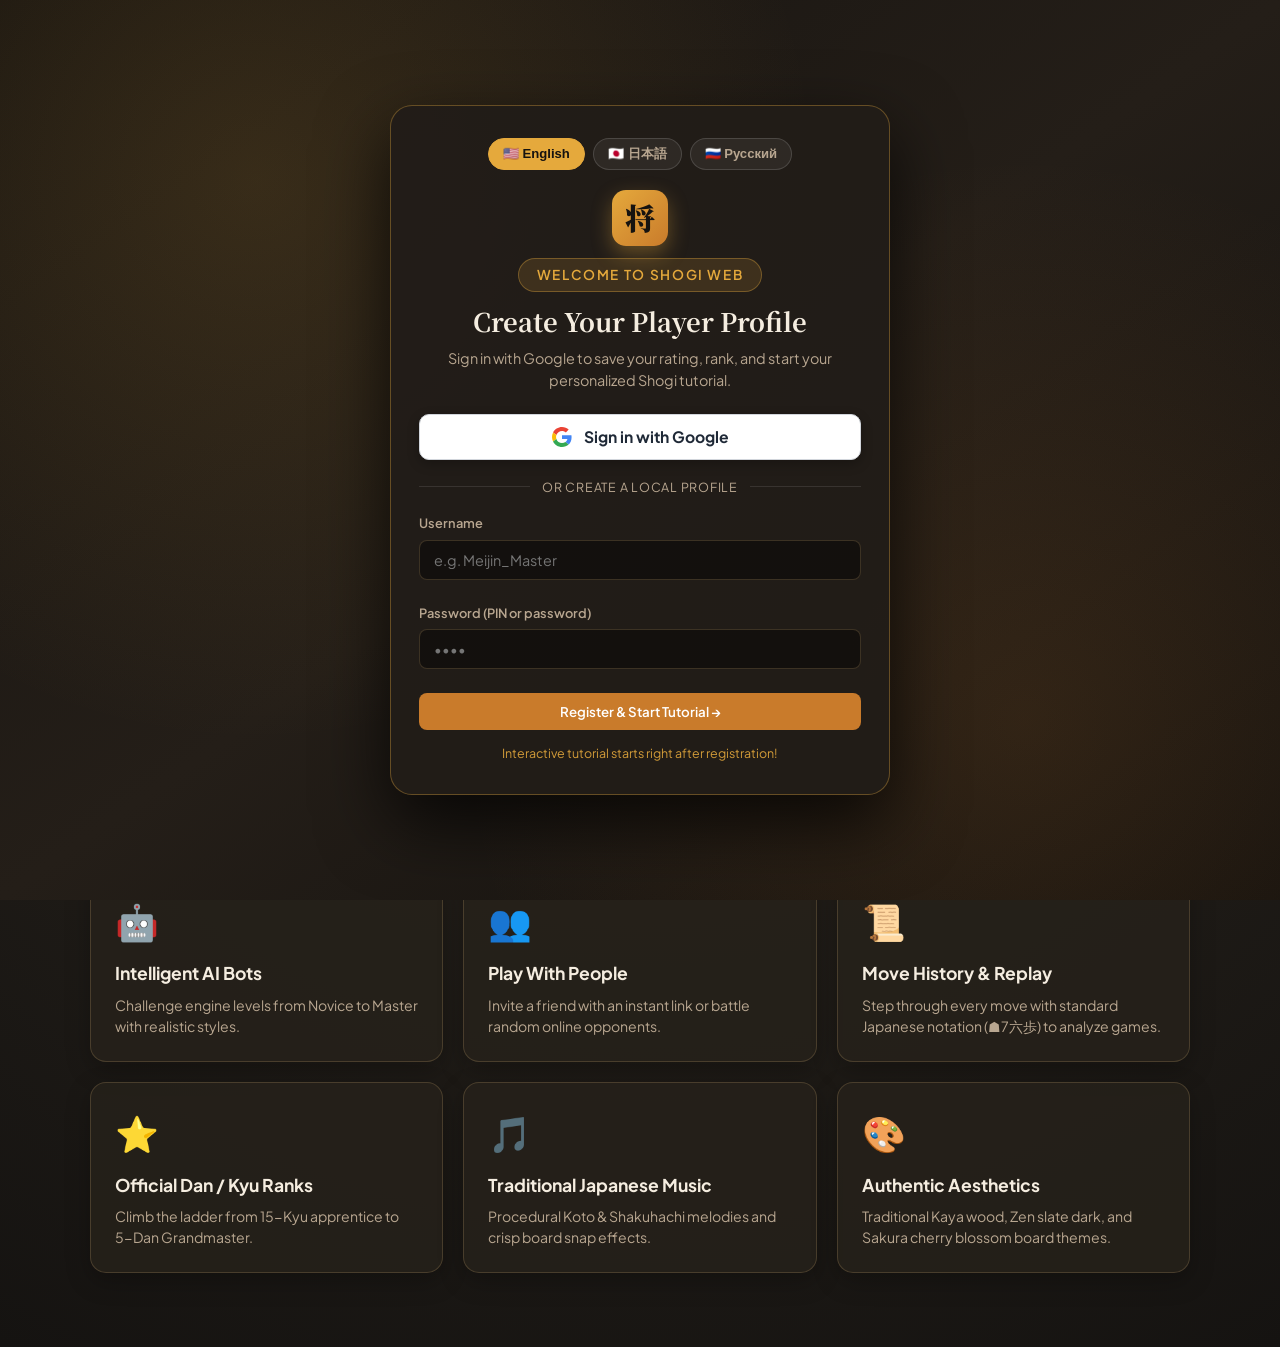
==== commit fd14ff4e: "Add first-time Google sign-in registration, Russian language, and polished interactive tutorial" ====
--- a/shogi.html
+++ b/shogi.html
@@ -975,14 +975,17 @@
 
 /* The Authentic Kaya Wooden Frame */
 .board-frame {
-  padding: 18px;
-  background: var(--board-gradient);
+  padding: 20px;
+  background:
+    repeating-linear-gradient(90deg, rgba(109, 75, 35, 0.04) 0px, rgba(109, 75, 35, 0.04) 3px, transparent 3px, transparent 11px),
+    var(--board-gradient);
   background-color: var(--board-bg);
   border: 10px solid var(--board-border);
-  border-radius: 8px;
-  box-shadow: 
-    0 20px 40px rgba(0, 0, 0, 0.6),
-    inset 0 0 15px rgba(0, 0, 0, 0.25);
+  border-radius: 10px;
+  box-shadow:
+    0 22px 45px rgba(0, 0, 0, 0.65),
+    inset 0 0 18px rgba(0, 0, 0, 0.28),
+    inset 0 1px 0 rgba(255, 255, 255, 0.25);
   position: relative;
 }
 
@@ -1287,19 +1290,31 @@
   display: flex;
   align-items: center;
   justify-content: center;
-  box-shadow: 0 4px 8px rgba(0, 0, 0, 0.35);
+  filter: drop-shadow(0 3px 4px rgba(0, 0, 0, 0.45));
   cursor: pointer;
   user-select: none;
   transition: transform 0.15s ease, filter 0.15s ease;
   z-index: 5;
 }
 
-/* Wood grain texture effect on pieces */
+/* Carved wood bevel & grain texture effect on pieces */
 .shogi-piece::before {
   content: '';
   position: absolute;
   inset: 0;
-  background: linear-gradient(170deg, rgba(255,255,255,0.2) 0%, rgba(0,0,0,0.1) 100%);
+  background:
+    repeating-linear-gradient(92deg, rgba(139, 90, 43, 0.04) 0px, rgba(139, 90, 43, 0.04) 2px, transparent 2px, transparent 6px),
+    linear-gradient(170deg, rgba(255, 255, 255, 0.35) 0%, rgba(255, 255, 255, 0) 45%, rgba(0, 0, 0, 0.18) 100%);
+  pointer-events: none;
+}
+
+.shogi-piece::after {
+  content: '';
+  position: absolute;
+  inset: 2px;
+  clip-path: polygon(50% 0%, 100% 24%, 88% 100%, 12% 100%, 0% 24%);
+  -webkit-clip-path: polygon(50% 0%, 100% 24%, 88% 100%, 12% 100%, 0% 24%);
+  border-bottom: 2px solid rgba(0, 0, 0, 0.18);
   pointer-events: none;
 }
 
@@ -2268,6 +2283,386 @@
   .person-options-grid {
     grid-template-columns: 1fr;
   }
+}
+
+/* ============================================================
+   FIRST-TIME REGISTRATION & GOOGLE SIGN-IN GATE
+   ============================================================ */
+.onboarding-overlay {
+  position: fixed;
+  inset: 0;
+  z-index: 2000;
+  background:
+    radial-gradient(circle at 20% 20%, rgba(229, 169, 60, 0.14) 0%, transparent 45%),
+    radial-gradient(circle at 80% 80%, rgba(201, 123, 43, 0.14) 0%, transparent 45%),
+    linear-gradient(145deg, #161310 0%, #241e18 50%, #12100e 100%);
+  display: flex;
+  align-items: center;
+  justify-content: center;
+  padding: 20px;
+  overflow-y: auto;
+}
+
+.onboarding-card {
+  width: 100%;
+  max-width: 500px;
+  background: rgba(34, 29, 24, 0.96);
+  border: 1px solid rgba(229, 169, 60, 0.35);
+  border-radius: 22px;
+  padding: 32px 28px;
+  box-shadow: 0 28px 70px rgba(0, 0, 0, 0.75);
+  text-align: center;
+  position: relative;
+  animation: popIn 0.35s cubic-bezier(0.34, 1.56, 0.64, 1);
+}
+
+.onboard-lang-bar {
+  display: flex;
+  justify-content: center;
+  gap: 8px;
+  margin-bottom: 20px;
+  flex-wrap: wrap;
+}
+
+.onboard-lang-btn {
+  background: rgba(255, 255, 255, 0.06);
+  border: 1px solid rgba(255, 255, 255, 0.14);
+  color: var(--text-muted);
+  padding: 6px 14px;
+  border-radius: 20px;
+  font-size: 0.82rem;
+  font-weight: 600;
+  cursor: pointer;
+  transition: all 0.2s ease;
+}
+
+.onboard-lang-btn:hover {
+  color: #fff;
+  border-color: var(--accent-gold);
+}
+
+.onboard-lang-btn.active {
+  background: var(--accent-gold);
+  color: #161310;
+  border-color: var(--accent-gold);
+  font-weight: 700;
+}
+
+.onboard-crest {
+  width: 56px;
+  height: 56px;
+  margin: 0 auto 12px;
+  background: linear-gradient(135deg, var(--accent-gold), var(--accent-primary));
+  color: #161310;
+  font-family: var(--font-serif);
+  font-size: 30px;
+  font-weight: 900;
+  border-radius: 14px;
+  display: flex;
+  align-items: center;
+  justify-content: center;
+  box-shadow: 0 8px 20px rgba(229, 169, 60, 0.35);
+}
+
+.onboard-title {
+  font-family: var(--font-serif);
+  font-size: 1.6rem;
+  font-weight: 700;
+  color: var(--text-main);
+  margin-bottom: 8px;
+}
+
+.onboard-subtitle {
+  font-size: 0.9rem;
+  color: var(--text-muted);
+  margin-bottom: 22px;
+  line-height: 1.5;
+}
+
+.btn-google-signin {
+  width: 100%;
+  background: #ffffff;
+  color: #1f2937;
+  border: 1px solid #d1d5db;
+  border-radius: 10px;
+  padding: 12px 18px;
+  font-size: 0.98rem;
+  font-weight: 700;
+  font-family: var(--font-sans);
+  display: flex;
+  align-items: center;
+  justify-content: center;
+  gap: 12px;
+  cursor: pointer;
+  box-shadow: 0 4px 12px rgba(0, 0, 0, 0.25);
+  transition: all 0.2s ease;
+}
+
+.btn-google-signin:hover {
+  background: #f9fafb;
+  transform: translateY(-1px);
+  box-shadow: 0 8px 18px rgba(0, 0, 0, 0.35);
+}
+
+.onboard-divider {
+  display: flex;
+  align-items: center;
+  gap: 12px;
+  margin: 18px 0;
+  color: var(--text-muted);
+  font-size: 0.78rem;
+  text-transform: uppercase;
+  letter-spacing: 0.06em;
+}
+
+.onboard-divider::before,
+.onboard-divider::after {
+  content: '';
+  flex: 1;
+  height: 1px;
+  background: rgba(255, 255, 255, 0.1);
+}
+
+.onboard-form {
+  text-align: left;
+  display: flex;
+  flex-direction: column;
+  gap: 12px;
+}
+
+.avatar-picker-row {
+  display: flex;
+  gap: 8px;
+  justify-content: center;
+  margin-top: 4px;
+}
+
+.avatar-choice-btn {
+  width: 40px;
+  height: 40px;
+  border-radius: 10px;
+  background: rgba(0, 0, 0, 0.35);
+  border: 2px solid rgba(255, 255, 255, 0.12);
+  color: var(--accent-gold);
+  font-family: var(--font-serif);
+  font-size: 1.15rem;
+  font-weight: 800;
+  cursor: pointer;
+  transition: all 0.15s ease;
+}
+
+.avatar-choice-btn.selected {
+  border-color: var(--accent-gold);
+  background: rgba(229, 169, 60, 0.2);
+  transform: scale(1.08);
+}
+
+.onboard-tutorial-note {
+  margin-top: 14px;
+  font-size: 0.78rem;
+  color: var(--accent-gold);
+  opacity: 0.9;
+}
+
+/* ============================================================
+   CRAFTED TUTORIAL DIAGRAMS & MINI-KOMA PIECES
+   ============================================================ */
+.lesson-content-body {
+  font-size: 0.88rem;
+  line-height: 1.55;
+  color: var(--text-main);
+}
+
+.tut-hero-banner {
+  display: flex;
+  align-items: center;
+  gap: 14px;
+  background: rgba(0, 0, 0, 0.28);
+  border: 1px solid rgba(229, 169, 60, 0.25);
+  border-radius: 12px;
+  padding: 12px;
+  margin-bottom: 12px;
+}
+
+.tut-card {
+  background: rgba(0, 0, 0, 0.24);
+  border: 1px solid rgba(255, 255, 255, 0.08);
+  border-radius: 10px;
+  padding: 10px 12px;
+  margin-bottom: 10px;
+}
+
+.tut-side-row {
+  display: flex;
+  flex-direction: column;
+  gap: 8px;
+}
+
+.tut-side-pill {
+  display: flex;
+  align-items: center;
+  gap: 10px;
+  font-size: 0.82rem;
+}
+
+.tut-piece-grid {
+  display: flex;
+  flex-direction: column;
+  gap: 10px;
+  margin-bottom: 10px;
+}
+
+.tut-piece-card {
+  display: flex;
+  align-items: center;
+  gap: 12px;
+  background: rgba(0, 0, 0, 0.28);
+  border: 1px solid rgba(229, 169, 60, 0.22);
+  border-radius: 12px;
+  padding: 10px;
+}
+
+.tut-piece-info h4 {
+  font-size: 0.9rem;
+  color: var(--accent-gold);
+  margin-bottom: 3px;
+}
+
+.tut-piece-info p {
+  font-size: 0.8rem;
+  color: var(--text-muted);
+  margin: 0;
+}
+
+/* Crafted Pentagonal Koma for Tutorial */
+.tut-koma {
+  position: relative;
+  width: 30px;
+  height: 33px;
+  background: linear-gradient(170deg, #fae0ae 0%, #e5b76b 100%);
+  clip-path: polygon(50% 0%, 100% 24%, 88% 100%, 12% 100%, 0% 24%);
+  -webkit-clip-path: polygon(50% 0%, 100% 24%, 88% 100%, 12% 100%, 0% 24%);
+  display: inline-flex;
+  align-items: center;
+  justify-content: center;
+  font-family: var(--font-serif);
+  font-weight: 900;
+  font-size: 0.85rem;
+  color: #2c1a0a;
+  filter: drop-shadow(0 2px 3px rgba(0, 0, 0, 0.5));
+  flex-shrink: 0;
+}
+
+.tut-koma.large {
+  width: 44px;
+  height: 48px;
+  font-size: 1.05rem;
+}
+
+.tut-koma.mini {
+  width: 24px;
+  height: 27px;
+  font-size: 0.72rem;
+}
+
+.tut-koma.flipped {
+  transform: rotate(180deg);
+}
+
+.tut-koma.promoted {
+  color: #b91c1c;
+}
+
+/* Mini Kaya Wood Movement Grid */
+.tut-mini-grid {
+  display: grid;
+  grid-template-columns: repeat(3, 32px);
+  grid-template-rows: repeat(3, 34px);
+  background: linear-gradient(135deg, #e9b972 0%, #d89f53 100%);
+  border: 2px solid #6d4b23;
+  border-radius: 5px;
+  flex-shrink: 0;
+  box-shadow: 0 3px 8px rgba(0, 0, 0, 0.4);
+}
+
+.tut-mini-grid.grid-5 {
+  grid-template-columns: repeat(5, 22px);
+  grid-template-rows: repeat(5, 24px);
+}
+
+.tut-mini-grid.grid-5 .tut-koma {
+  width: 20px;
+  height: 22px;
+  font-size: 0.65rem;
+}
+
+.tut-cell {
+  border-right: 1px solid rgba(84, 57, 26, 0.55);
+  border-bottom: 1px solid rgba(84, 57, 26, 0.55);
+  display: flex;
+  align-items: center;
+  justify-content: center;
+}
+
+.tut-dot {
+  width: 10px;
+  height: 10px;
+  border-radius: 50%;
+  background: #16a34a;
+  box-shadow: 0 0 6px rgba(22, 163, 74, 0.8);
+}
+
+.tut-slide {
+  width: 12px;
+  height: 12px;
+  border-radius: 3px;
+  background: #ea580c;
+  box-shadow: 0 0 6px rgba(234, 88, 12, 0.8);
+  transform: rotate(45deg);
+}
+
+.tut-jump {
+  font-size: 0.75rem;
+  color: #16a34a;
+  font-weight: 900;
+}
+
+.tut-promo-list {
+  display: flex;
+  flex-direction: column;
+  gap: 8px;
+  margin: 10px 0;
+}
+
+.tut-promo-pair {
+  display: flex;
+  align-items: center;
+  gap: 8px;
+  background: rgba(0, 0, 0, 0.24);
+  padding: 7px 10px;
+  border-radius: 8px;
+  font-size: 0.82rem;
+}
+
+.tut-ol {
+  padding-left: 18px;
+  margin-top: 6px;
+  font-size: 0.8rem;
+  color: var(--text-muted);
+}
+
+.tut-ol li {
+  margin-bottom: 4px;
+}
+
+.tut-tip {
+  background: rgba(229, 169, 60, 0.12);
+  border-left: 3px solid var(--accent-gold);
+  padding: 8px 10px;
+  border-radius: 0 8px 8px 0;
+  font-size: 0.8rem;
+  color: var(--text-main);
+  margin-top: 8px;
 }
 
 
@@ -2309,7 +2704,7 @@
       <!-- Quick Action Controls -->
       <div class="header-controls">
         <button id="home-nav-btn" class="btn btn-secondary btn-sm" title="Home / ホーム">🏠 <span data-i18n="btnHome">Home</span></button>
-        <button id="lang-toggle-btn" class="btn btn-secondary btn-sm" title="Change Language / 言語切替">🌐 EN / 日本語</button>
+        <button id="lang-toggle-btn" class="btn btn-secondary btn-sm" title="Change Language / 言語切替 / Язык">🌐 EN / 日本語 / RU</button>
         <button id="bgm-toggle-btn" class="btn btn-secondary btn-sm" title="Toggle Japanese Traditional Music (BGM)">🎵 BGM</button>
         <button id="mute-toggle-btn" class="btn btn-secondary btn-sm" title="Toggle Sound Effects">🔊 SFX</button>
         <button id="flip-board-btn" class="btn btn-secondary btn-sm" title="Flip Board Perspective">🔄 Flip</button>
@@ -2514,9 +2909,10 @@
             <h3 id="lesson-title" class="lesson-title">Lesson Title</h3>
             <div id="lesson-content" class="lesson-content-body"></div>
             <div class="tutorial-nav-btns">
-              <button id="lesson-prev-btn" class="btn btn-secondary btn-sm">◀ Previous</button>
-              <button id="lesson-next-btn" class="btn btn-primary btn-sm">Next Lesson ▶</button>
+              <button id="lesson-prev-btn" class="btn btn-secondary btn-sm" data-i18n="btnPrev">◀ Previous</button>
+              <button id="lesson-next-btn" class="btn btn-primary btn-sm" data-i18n="btnNextLesson">Next Lesson ▶</button>
             </div>
+            <button id="lesson-finish-btn" class="btn btn-primary btn-block hidden" style="margin-top: 10px;" data-i18n="btnFinishTutorial">⚔️ Finish Tutorial & Play</button>
           </div>
 
           <!-- Visual Customization & Accessibility -->
@@ -2604,6 +3000,7 @@
               <select id="setting-language-select" class="form-select">
                 <option value="en">English (US)</option>
                 <option value="ja">日本語 (Japanese)</option>
+                <option value="ru">Русский (Russian)</option>
               </select>
             </div>
           </div>
@@ -2927,6 +3324,102 @@
             <button id="cancel-radar-btn" class="btn btn-secondary btn-sm" data-i18n="btnCancelSearch">Cancel Search</button>
           </div>
         </div>
+      </div>
+    </div>
+
+    <!-- First-Time Visitor Registration & Google Sign-In Gate -->
+    <div id="onboarding-gate" class="onboarding-overlay hidden">
+      <div class="onboarding-card">
+        <!-- Language Selection Bar -->
+        <div class="onboard-lang-bar">
+          <button type="button" class="onboard-lang-btn active" data-lang="en">🇺🇸 English</button>
+          <button type="button" class="onboard-lang-btn" data-lang="ja">🇯🇵 日本語</button>
+          <button type="button" class="onboard-lang-btn" data-lang="ru">🇷🇺 Русский</button>
+        </div>
+
+        <div class="onboard-crest">将</div>
+        <div class="hero-badge" data-i18n="onboardBadge" style="margin-bottom: 10px;">Welcome to Shogi Web</div>
+        <h2 class="onboard-title" data-i18n="onboardTitle">Create Your Player Profile</h2>
+        <p class="onboard-subtitle" data-i18n="onboardSubtitle">
+          Sign in with Google to save your rating, rank, and start your personalized Shogi tutorial.
+        </p>
+
+        <!-- Official-Styled Sign in with Google Button -->
+        <button type="button" id="onboard-google-btn" class="btn-google-signin">
+          <svg width="20" height="20" viewBox="0 0 48 48" aria-hidden="true">
+            <path fill="#EA4335" d="M24 9.5c3.54 0 6.71 1.22 9.21 3.6l6.85-6.85C35.9 2.38 30.47 0 24 0 14.62 0 6.51 5.38 2.56 13.22l7.98 6.19C12.43 13.72 17.74 9.5 24 9.5z"/>
+            <path fill="#4285F4" d="M46.98 24.55c0-1.57-.15-3.09-.38-4.55H24v9.02h12.94c-.58 2.96-2.26 5.48-4.78 7.18l7.73 6c4.51-4.18 7.09-10.36 7.09-17.65z"/>
+            <path fill="#FBBC05" d="M10.53 28.59c-.48-1.45-.76-2.99-.76-4.59s.27-3.14.76-4.59l-7.98-6.19C.92 16.46 0 20.12 0 24c0 3.88.92 7.54 2.56 10.78l7.97-6.19z"/>
+            <path fill="#34A853" d="M24 48c6.48 0 11.93-2.13 15.89-5.81l-7.73-6c-2.15 1.45-4.92 2.3-8.16 2.3-6.26 0-11.57-4.22-13.47-9.91l-7.98 6.19C6.51 42.62 14.62 48 24 48z"/>
+          </svg>
+          <span data-i18n="onboardGoogleBtn">Sign in with Google</span>
+        </button>
+
+        <div class="onboard-divider"><span data-i18n="onboardOr">or create a local profile</span></div>
+
+        <form id="onboard-local-form" class="onboard-form" onsubmit="return false;">
+          <div class="form-group">
+            <label for="onboard-username" data-i18n="accountUsername">Username</label>
+            <input type="text" id="onboard-username" class="form-input" placeholder="e.g. Meijin_Master" required minlength="2">
+          </div>
+          <div class="form-group">
+            <label for="onboard-password" data-i18n="accountPassword">Password / PIN</label>
+            <input type="password" id="onboard-password" class="form-input" placeholder="••••" required minlength="2">
+          </div>
+          <div id="onboard-error-msg" class="auth-error hidden"></div>
+          <button type="submit" class="btn btn-primary btn-block" data-i18n="onboardStartTutorial">
+            Register & Start Tutorial →
+          </button>
+        </form>
+
+        <p class="onboard-tutorial-note" data-i18n="onboardTutorialPrompt">
+          Interactive tutorial starts right after registration!
+        </p>
+      </div>
+    </div>
+
+    <!-- Google Sign-In & Profile Creation Modal -->
+    <div id="google-signin-modal" class="modal-backdrop" style="z-index: 2100;">
+      <div class="modal-card">
+        <div class="modal-header-row">
+          <h3 class="modal-title">
+            <svg width="20" height="20" viewBox="0 0 48 48" aria-hidden="true">
+              <path fill="#EA4335" d="M24 9.5c3.54 0 6.71 1.22 9.21 3.6l6.85-6.85C35.9 2.38 30.47 0 24 0 14.62 0 6.51 5.38 2.56 13.22l7.98 6.19C12.43 13.72 17.74 9.5 24 9.5z"/>
+              <path fill="#4285F4" d="M46.98 24.55c0-1.57-.15-3.09-.38-4.55H24v9.02h12.94c-.58 2.96-2.26 5.48-4.78 7.18l7.73 6c4.51-4.18 7.09-10.36 7.09-17.65z"/>
+              <path fill="#FBBC05" d="M10.53 28.59c-.48-1.45-.76-2.99-.76-4.59s.27-3.14.76-4.59l-7.98-6.19C.92 16.46 0 20.12 0 24c0 3.88.92 7.54 2.56 10.78l7.97-6.19z"/>
+              <path fill="#34A853" d="M24 48c6.48 0 11.93-2.13 15.89-5.81l-7.73-6c-2.15 1.45-4.92 2.3-8.16 2.3-6.26 0-11.57-4.22-13.47-9.91l-7.98 6.19C6.51 42.62 14.62 48 24 48z"/>
+            </svg>
+            <span data-i18n="onboardGoogleModalTitle">Sign in with Google</span>
+          </h3>
+          <button id="google-modal-close-btn" class="modal-close-btn" title="Close">&times;</button>
+        </div>
+        <p class="modal-subtitle" data-i18n="onboardGoogleModalSub" style="margin-bottom: 16px;">
+          Enter your Google account details to create your Shogi profile
+        </p>
+        <form id="google-profile-form" class="onboard-form" onsubmit="return false;">
+          <div class="form-group">
+            <label for="google-email-input" data-i18n="onboardEmailLabel">Google Email</label>
+            <input type="email" id="google-email-input" class="form-input" placeholder="name@gmail.com" required>
+          </div>
+          <div class="form-group">
+            <label for="google-name-input" data-i18n="onboardNameLabel">Display Name</label>
+            <input type="text" id="google-name-input" class="form-input" placeholder="Your Player Name" required minlength="2">
+          </div>
+          <div class="form-group">
+            <label data-i18n="onboardAvatarLabel">Choose Your Crest</label>
+            <div class="avatar-picker-row">
+              <button type="button" class="avatar-choice-btn selected" data-avatar="将">将</button>
+              <button type="button" class="avatar-choice-btn" data-avatar="竜">竜</button>
+              <button type="button" class="avatar-choice-btn" data-avatar="王">王</button>
+              <button type="button" class="avatar-choice-btn" data-avatar="桜">桜</button>
+              <button type="button" class="avatar-choice-btn" data-avatar="飛">飛</button>
+            </div>
+          </div>
+          <div id="google-error-msg" class="auth-error hidden"></div>
+          <button type="submit" class="btn btn-primary btn-block" data-i18n="onboardCreateProfileBtn">
+            Complete Profile & Start Tutorial →
+          </button>
+        </form>
       </div>
     </div>
   </div>
@@ -3422,7 +3915,24 @@
     btnPrevMove: '◀ Prev',
     btnNextMove: '▶ Next',
     btnLatestMove: '⏭ Latest',
-    viewingMove: 'Viewing move'
+    viewingMove: 'Viewing move',
+
+    // Onboarding / Registration Gate
+    onboardBadge: 'Welcome to Shogi Web',
+    onboardTitle: 'Create Your Player Profile',
+    onboardSubtitle: 'Sign in with Google to save your rating, rank, and start your personalized Shogi tutorial.',
+    onboardChooseLang: 'Choose Your Language / 言語 / Язык',
+    onboardGoogleBtn: 'Sign in with Google',
+    onboardOr: 'or create a local profile',
+    onboardGoogleModalTitle: 'Sign in with Google',
+    onboardGoogleModalSub: 'Enter your Google account details to create your Shogi profile',
+    onboardEmailLabel: 'Google Email',
+    onboardNameLabel: 'Display Name',
+    onboardAvatarLabel: 'Choose Your Crest',
+    onboardCreateProfileBtn: 'Complete Profile & Start Tutorial →',
+    onboardStartTutorial: 'Register & Start Tutorial →',
+    onboardTutorialPrompt: 'Interactive tutorial starts right after registration!',
+    btnFinishTutorial: '⚔️ Finish Tutorial & Play'
   },
 
   ja: {
@@ -3602,7 +4112,221 @@
     btnPrevMove: '◀ 前の一手',
     btnNextMove: '▶ 次の一手',
     btnLatestMove: '⏭ 最新局面',
-    viewingMove: '局面確認中:'
+    viewingMove: '局面確認中:',
+
+    // Onboarding / Registration Gate
+    onboardBadge: '将棋Webへようこそ',
+    onboardTitle: 'プレイヤープロフィールを作成',
+    onboardSubtitle: 'Googleアカウントでログインして段級位を保存し、将棋チュートリアルを始めましょう。',
+    onboardChooseLang: '言語を選択 / Language / Язык',
+    onboardGoogleBtn: 'Googleでログイン',
+    onboardOr: 'またはローカルアカウントを作成',
+    onboardGoogleModalTitle: 'Googleでログイン',
+    onboardGoogleModalSub: 'Googleアカウント情報を入力してプロフィールを作成',
+    onboardEmailLabel: 'Googleメールアドレス',
+    onboardNameLabel: '表示名 (プレイヤー名)',
+    onboardAvatarLabel: '家紋・アイコンを選択',
+    onboardCreateProfileBtn: 'プロフィール作成して入門へ →',
+    onboardStartTutorial: '登録してチュートリアル開始 →',
+    onboardTutorialPrompt: '登録後すぐに将棋入門チュートリアルが始まります！',
+    btnFinishTutorial: '⚔️ チュートリアル完了・対局へ'
+  },
+
+  ru: {
+    // Brand & Header
+    brandTitle: 'СЁГИ ВЕБ',
+    brandTagline: 'Искусство и стратегия японских шахмат',
+    tabPlayAi: 'Игра с ИИ',
+    tabPvp: 'За одним ПК',
+    tabPuzzle: 'Цумэсёги',
+    tabAcademy: 'Академия',
+    btnSound: 'Звук',
+    btnUnmute: 'Включить звук',
+    btnFlip: 'Перевернуть',
+    btnSettings: 'Настройки',
+    btnAccount: 'Аккаунт',
+    btnSignIn: 'Войти',
+
+    // Player Panels
+    senteRole: 'Сэнтэ (先手 / Чёрные)',
+    goteRole: 'Готэ (後手 / Белые)',
+    komadai: 'Комадай (подставка)',
+    komadaiEmpty: 'Пусто',
+    aiOpponent: 'Противник-ИИ',
+    guestUser: 'Гость',
+    aiThinking: 'ИИ обдумывает ход...',
+
+    // Settings
+    settingsTitle: 'Настройки игры',
+    settingsLanguage: 'Язык',
+    settingsBgm: 'Традиционная японская музыка',
+    settingsBgmDesc: 'Процедурные мелодии кото и сякухати',
+    settingsBgmVolume: 'Громкость музыки',
+    settingsSfx: 'Звуковые эффекты (стук фигур)',
+    settingsTheme: 'Тема доски и оформление',
+    settingsPieceStyle: 'Начертание фигур',
+    themeKaya: 'Традиционное дерево кая (本榧)',
+    themeZen: 'Тёмный сланец дзэн (玄昌石)',
+    themeSakura: 'Цветущая сакура (桜)',
+    pieceKanji2: 'Традиционные (2 кандзи — 王将, 飛車)',
+    pieceKanji1: 'Упрощённые (1 кандзи — 王, 飛, 竜)',
+    pieceGuide: 'Для начинающих (точки показывают ходы!)',
+    pieceWestern: 'Международные (K, R, +R — символы)',
+    btnClose: 'Закрыть',
+
+    // Match Config
+    matchSettings: 'Настройки партии',
+    aiDifficulty: 'Сложность ИИ',
+    diffNovice: 'Новичок (初級) — мягко и снисходительно',
+    diffApprentice: 'Ученик (中級) — хорошо для практики',
+    diffTactician: 'Тактик (上級) — остро и стратегично',
+    diffMaster: 'Мастер (有段者) — глубокий расчёт',
+    playAs: 'Играть за',
+    senteFirst: '☗ Сэнтэ (первый / чёрные)',
+    goteSecond: '☖ Готэ (второй / белые)',
+    btnNewGame: '⚔️ Новая партия',
+    btnTakeBack: '↩ Взять ход назад',
+    btnResign: '🏳️ Сдаться',
+    btnExportSfen: '📋 Экспорт SFEN',
+    moveHistory: 'История ходов',
+    noMovesYet: 'Ходов пока нет. Сделайте первый ход!',
+
+    // Status Announcements
+    turnToMove: 'ходит.',
+    turnSente: 'Сэнтэ (Чёрные / 先手)',
+    turnGote: 'Готэ (Белые / 後手)',
+    statusCheck: 'Шах (王手)!',
+    statusCheckmate: 'Мат (詰み)!',
+    statusWins: 'побеждает!',
+    statusResign: 'Сдача партии',
+    statusRepetition: 'Ничья по сэнничитэ (千日手) — четырёхкратное повторение!',
+    statusStalemate: 'Ничья — пат!',
+    confirmResign: 'Вы уверены, что хотите сдаться? (投了しますか？)',
+    confirmNewGame: 'Начать новую партию?',
+
+    // Promotion Modal
+    promoTitle: 'Превратить фигуру?',
+    promoSubtitle: 'Вход в зону превращения открывает усиленные способности (成る).',
+    promoYes: '✨ Превратить (成る)',
+    promoNo: 'Оставить как есть (不成)',
+
+    // Accounts & Rating
+    accountTitle: 'Аккаунт и рейтинг игрока',
+    accountCreate: 'Создать аккаунт',
+    accountLogin: 'Войти в аккаунт',
+    accountUsername: 'Имя пользователя',
+    accountPassword: 'Пароль (ПИН-код или пароль)',
+    accountSubmitCreate: 'Создать аккаунт и играть',
+    accountSubmitLogin: 'Войти',
+    accountSwitch: 'Сменить аккаунт / Выйти',
+    accountRating: 'Рейтинг (ELO)',
+    accountRank: 'Ранг сёги',
+    accountStats: 'Статистика',
+    accountWins: 'Победы',
+    accountLosses: 'Поражения',
+    accountDraws: 'Ничьи',
+    accountWinrate: 'Процент побед',
+    accountRequireNotice: 'Войдите или создайте аккаунт, чтобы начать играть и отслеживать свой рейтинг!',
+    accountGuestPrompt: 'Ещё нет аккаунта? Создайте за пару секунд!',
+    accountLoginPrompt: 'Уже есть аккаунт? Войдите здесь.',
+
+    // Puzzles & Academy
+    puzzleHeader: 'Задача цумэсёги',
+    puzzleHint: 'Подсказка:',
+    puzzleSuccess: '🎉 Верно! Мат поставлен (詰み)!',
+    puzzleFail: '❌ Не совсем. Король противника ускользает! Попробуйте снова.',
+    puzzleInfo: 'Хороший ход! Теперь поставьте завершающий мат.',
+    btnPrev: '◀ Назад',
+    btnRetry: '↺ Заново',
+    btnNext: 'Далее ▶',
+    btnNextLesson: 'Следующий урок ▶',
+
+    // Landing Page & Match Setup
+    btnHome: 'Главная',
+    heroBadge: 'Традиционные японские шахматы',
+    heroTitle: 'ОСВОЙТЕ ИСКУССТВО СЁГИ',
+    heroTagline: 'Захваченные фигуры возвращаются в бой на вашей стороне. Переиграйте соперника в главной стратегической игре.',
+    heroStartGame: '⚔️ Начать игру',
+    heroPuzzles: '🧩 Задачи цумэсёги',
+    heroAcademy: '📖 Правила сёги',
+    heroFeaturesTitle: 'Почему стоит играть в Сёги Веб',
+    featAiTitle: 'Умные ИИ-противники',
+    featAiDesc: 'Играйте с движком от новичка до мастера — реалистичный стиль игры.',
+    featPvpTitle: 'Игра с людьми',
+    featPvpDesc: 'Пригласите друга по ссылке или сразитесь со случайным онлайн-соперником.',
+    featRatingTitle: 'Официальные ранги дан / кю',
+    featRatingDesc: 'Поднимайтесь по лестнице от 15-кю ученика до 5-дан гроссмейстера.',
+    featAudioTitle: 'Традиционная японская музыка',
+    featAudioDesc: 'Процедурные мелодии кото и сякухати, а также характерный стук фигур о доску.',
+
+    // Match Setup Modal
+    setupTitle: 'Начать партию',
+    setupSubtitle: 'Выберите соперника и правила партии',
+    chooseOpponent: 'С кем вы хотите сыграть?',
+    optRobot: 'Игра против робота',
+    optRobotDesc: 'Бросьте вызов компьютерному ИИ с настраиваемой сложностью.',
+    optPerson: 'Игра против человека',
+    optPersonDesc: 'Пригласите друга или найдите случайного игрока вашего уровня.',
+    setupRobotTitle: 'Настройка партии с роботом',
+    selectDifficulty: 'Выберите уровень сложности ИИ',
+    diffNoviceName: 'Новичок (初級)',
+    diffNoviceDesc: '~1000 ELO · Мягкая игра, отлично для начинающих',
+    diffApprenticeName: 'Ученик (中級)',
+    diffApprenticeDesc: '~1250 ELO · Уверенная тактическая игра и защита',
+    diffTacticianName: 'Тактик (上級)',
+    diffTacticianDesc: '~1500 ELO · Острые атаки и хитрые сбросы фигур',
+    diffMasterName: 'Мастер (有段者)',
+    diffMasterDesc: '~1750 ELO · Глубокий перебор и беспощадный расчёт',
+    selectSide: 'Выберите сторону',
+    sideSenteLabel: '☗ Сэнтэ (первый / чёрные)',
+    sideRandomLabel: '🎲 Случайная сторона',
+    sideGoteLabel: '☖ Готэ (второй / белые)',
+    btnStartRobotMatch: '⚔️ Начать партию с роботом',
+    btnBack: '◀ Назад',
+
+    // Person Match Setup
+    setupPersonTitle: 'Игра против человека',
+    optInviteFriend: 'Пригласить друга / За одним экраном',
+    optInviteFriendDesc: 'Играйте на одном экране по очереди или отправьте другу ссылку на партию.',
+    optRandomOpponent: 'Случайный соперник',
+    optRandomOpponentDesc: 'Мгновенный подбор игрока по вашему рейтингу из очереди.',
+    roomLinkTitle: 'Ссылка на партию:',
+    btnCopyLink: '📋 Копировать ссылку',
+    linkCopied: 'Скопировано в буфер обмена!',
+    btnStartFriendMatch: '▶ Начать партию с другом (за одним ПК)',
+    btnFindRandomOpponent: '🔍 Найти случайного соперника',
+
+    // Matchmaking Radar
+    radarSearching: 'Поиск соперника рядом с вашим рейтингом...',
+    radarScanning: 'Сканирование активных комнат сёги...',
+    radarFound: '⚔️ Соперник найден!',
+    radarStarting: 'Партия начнётся через 2 секунды...',
+    btnCancelSearch: 'Отменить поиск',
+
+    // History replay
+    historyReplayTitle: 'История ходов и просмотр',
+    btnFirstMove: '⏮ Начало',
+    btnPrevMove: '◀ Назад',
+    btnNextMove: '▶ Вперёд',
+    btnLatestMove: '⏭ Последний',
+    viewingMove: 'Просмотр хода',
+
+    // Onboarding / Registration Gate
+    onboardBadge: 'Добро пожаловать в Shogi Web',
+    onboardTitle: 'Создайте профиль игрока',
+    onboardSubtitle: 'Войдите через Google, чтобы сохранить свой рейтинг, ранг и пройти интерактивное обучение.',
+    onboardChooseLang: 'Выберите язык / Language / 言語',
+    onboardGoogleBtn: 'Войти через Google',
+    onboardOr: 'или создайте локальный профиль',
+    onboardGoogleModalTitle: 'Вход через Google',
+    onboardGoogleModalSub: 'Укажите данные вашего Google-аккаунта для создания профиля',
+    onboardEmailLabel: 'Google Email',
+    onboardNameLabel: 'Имя игрока (в профиле)',
+    onboardAvatarLabel: 'Выберите эмблему',
+    onboardCreateProfileBtn: 'Создать профиль и начать обучение →',
+    onboardStartTutorial: 'Зарегистрироваться и начать обучение →',
+    onboardTutorialPrompt: 'Сразу после регистрации начнётся обучение на выбранном языке!',
+    btnFinishTutorial: '⚔️ Завершить обучение и играть'
   }
 };
 
@@ -3616,7 +4340,7 @@
 }
 
 function setLanguage(lang) {
-  if (lang !== 'en' && lang !== 'ja') lang = 'en';
+  if (!['en', 'ja', 'ru'].includes(lang)) lang = 'en';
   currentLang = lang;
   try {
     localStorage.setItem('shogi_language', lang);
@@ -3695,7 +4419,7 @@
     try {
       localStorage.setItem('shogi_accounts', JSON.stringify(this.accounts));
       if (this.currentUser) {
-        localStorage.setItem('shogi_current_user', this.currentUser.username);
+        localStorage.setItem('shogi_current_user', this.currentUser.accountKey || this.currentUser.username);
       } else {
         localStorage.removeItem('shogi_current_user');
       }
@@ -3714,7 +4438,7 @@
     return this.currentUser;
   }
 
-  register(username, password) {
+  register(username, password, extra = {}) {
     username = (username || '').trim();
     if (!username || username.length < 2) {
       return { success: false, error: 'Username must be at least 2 characters long.' };
@@ -3726,11 +4450,15 @@
     const newUser = {
       username,
       password: password || '1234',
+      email: extra.email || '',
+      avatar: extra.avatar || '将',
+      provider: extra.provider || 'local',
       rating: 1200,
       peakRating: 1200,
       wins: 0,
       losses: 0,
       draws: 0,
+      tutorialCompleted: false,
       createdAt: new Date().toISOString()
     };
 
@@ -3742,6 +4470,69 @@
     this.syncToServer(newUser);
 
     return { success: true, user: newUser };
+  }
+
+  loginWithGoogle({ email, name, avatar }) {
+    const cleanEmail = (email || '').trim().toLowerCase();
+    const cleanName = (name || '').trim();
+    if (!cleanEmail || !cleanEmail.includes('@')) {
+      return { success: false, error: 'Please enter a valid Google email address.' };
+    }
+    if (!cleanName || cleanName.length < 2) {
+      return { success: false, error: 'Display name must be at least 2 characters long.' };
+    }
+
+    // Check if an account with this Google email already exists
+    const existing = Object.values(this.accounts).find(
+      acc => acc.provider === 'google' && acc.email && acc.email.toLowerCase() === cleanEmail
+    );
+    if (existing) {
+      existing.username = cleanName;
+      if (avatar) existing.avatar = avatar;
+      this.currentUser = existing;
+      this.saveAccounts();
+      return { success: true, user: existing, isNew: false };
+    }
+
+    // Ensure unique username key
+    let key = cleanName;
+    if (this.accounts[key]) {
+      key = `${cleanName}_${Math.floor(100 + Math.random() * 900)}`;
+    }
+
+    const newUser = {
+      username: cleanName,
+      accountKey: key,
+      password: '',
+      email: cleanEmail,
+      avatar: avatar || '将',
+      provider: 'google',
+      rating: 1200,
+      peakRating: 1200,
+      wins: 0,
+      losses: 0,
+      draws: 0,
+      tutorialCompleted: false,
+      createdAt: new Date().toISOString()
+    };
+
+    this.accounts[key] = newUser;
+    this.currentUser = newUser;
+    try {
+      localStorage.setItem('shogi_google_user', JSON.stringify({ email: cleanEmail, name: cleanName, avatar: newUser.avatar }));
+      localStorage.setItem('shogi_current_user', key);
+    } catch (e) {}
+    this.saveAccounts();
+    this.syncToServer(newUser);
+
+    return { success: true, user: newUser, isNew: true };
+  }
+
+  markTutorialCompleted() {
+    if (this.currentUser) {
+      this.currentUser.tutorialCompleted = true;
+      this.saveAccounts();
+    }
   }
 
   login(username, password) {
@@ -3768,18 +4559,18 @@
   getRank(rating = null) {
     const r = rating !== null ? rating : (this.currentUser ? this.currentUser.rating : 1200);
 
-    if (r < 1000) return { titleEn: '15-Kyu', titleJa: '15級', badge: 'Novice' };
-    if (r < 1100) return { titleEn: '10-Kyu', titleJa: '10級', badge: 'Apprentice' };
-    if (r < 1200) return { titleEn: '8-Kyu', titleJa: '8級', badge: 'Junior' };
-    if (r < 1300) return { titleEn: '6-Kyu', titleJa: '6級', badge: 'Intermediate' };
-    if (r < 1400) return { titleEn: '4-Kyu', titleJa: '4級', badge: 'Tactician' };
-    if (r < 1500) return { titleEn: '2-Kyu', titleJa: '2級', badge: 'Senior' };
-    if (r < 1600) return { titleEn: '1-Kyu', titleJa: '1級', badge: 'Expert' };
-    if (r < 1700) return { titleEn: '1-Dan (Shodan)', titleJa: '初段', badge: 'Dan Master' };
-    if (r < 1800) return { titleEn: '2-Dan', titleJa: '二段', badge: 'Dan Master' };
-    if (r < 1900) return { titleEn: '3-Dan', titleJa: '三段', badge: 'High Master' };
-    if (r < 2000) return { titleEn: '4-Dan', titleJa: '四段', badge: 'High Master' };
-    return { titleEn: '5-Dan Grandmaster', titleJa: '五段 (師範)', badge: 'Grandmaster' };
+    if (r < 1000) return { titleEn: '15-Kyu', titleJa: '15級', titleRu: '15-й кю', badge: 'Novice' };
+    if (r < 1100) return { titleEn: '10-Kyu', titleJa: '10級', titleRu: '10-й кю', badge: 'Apprentice' };
+    if (r < 1200) return { titleEn: '8-Kyu', titleJa: '8級', titleRu: '8-й кю', badge: 'Junior' };
+    if (r < 1300) return { titleEn: '6-Kyu', titleJa: '6級', titleRu: '6-й кю', badge: 'Intermediate' };
+    if (r < 1400) return { titleEn: '4-Kyu', titleJa: '4級', titleRu: '4-й кю', badge: 'Tactician' };
+    if (r < 1500) return { titleEn: '2-Kyu', titleJa: '2級', titleRu: '2-й кю', badge: 'Senior' };
+    if (r < 1600) return { titleEn: '1-Kyu', titleJa: '1級', titleRu: '1-й кю', badge: 'Expert' };
+    if (r < 1700) return { titleEn: '1-Dan (Shodan)', titleJa: '初段', titleRu: '1-й дан (Сёдан)', badge: 'Dan Master' };
+    if (r < 1800) return { titleEn: '2-Dan', titleJa: '二段', titleRu: '2-й дан', badge: 'Dan Master' };
+    if (r < 1900) return { titleEn: '3-Dan', titleJa: '三段', titleRu: '3-й дан', badge: 'High Master' };
+    if (r < 2000) return { titleEn: '4-Dan', titleJa: '四段', titleRu: '4-й дан', badge: 'High Master' };
+    return { titleEn: '5-Dan Grandmaster', titleJa: '五段 (師範)', titleRu: '5-й дан Гроссмейстер', badge: 'Grandmaster' };
   }
 
   // Update ELO rating after a game:
@@ -5059,109 +5850,484 @@
 
 // --- Begin: js/engine/tutorial.js ---
 /**
- * Shogi Web - Interactive Tutorial Lessons
+ * Shogi Web - Interactive Multi-Language Tutorial Lessons
+ * Supports English (en), Japanese (ja), and Russian (ru)
+ * Includes crafted mini-board movement diagrams and live interactive 9x9 board setups.
  */
+
+
+
+function emptyBoard() {
+  return Array.from({ length: 9 }, () => Array(9).fill(null));
+}
+
+function emptyHands() {
+  return {
+    [SENTE]: { R: 0, B: 0, G: 0, S: 0, N: 0, L: 0, P: 0 },
+    [GOTE]: { R: 0, B: 0, G: 0, S: 0, N: 0, L: 0, P: 0 }
+  };
+}
+
+// Helper to render a 3x3 or 5x5 mini movement grid with a crafted pentagonal koma
+function diagram(kanji, cells, promoted = false, size = 3) {
+  // cells: array of strings of length size*size: '.' empty, 'X' piece, 'o' step dot, 's' slide/arrow, 'j' jump
+  const cls = size === 5 ? 'tut-mini-grid grid-5' : 'tut-mini-grid';
+  const komaCls = promoted ? 'tut-koma promoted' : 'tut-koma';
+  let html = `<div class="${cls}">`;
+  for (let i = 0; i < size * size; i++) {
+    const c = cells[i] || '.';
+    if (c === 'X') {
+      html += `<div class="tut-cell center"><div class="${komaCls}"><span>${kanji}</span></div></div>`;
+    } else if (c === 'o') {
+      html += `<div class="tut-cell"><span class="tut-dot"></span></div>`;
+    } else if (c === 's') {
+      html += `<div class="tut-cell"><span class="tut-slide"></span></div>`;
+    } else if (c === 'j') {
+      html += `<div class="tut-cell"><span class="tut-jump">★</span></div>`;
+    } else {
+      html += `<div class="tut-cell"></div>`;
+    }
+  }
+  html += `</div>`;
+  return html;
+}
 
 const TUTORIAL_LESSONS = [
   {
     id: 'intro',
-    title: 'Introduction to Shogi (将棋)',
-    subtitle: 'The Game of Generals',
-    badge: 'Basics',
-    content: `
-      <p><strong>Shogi</strong> (literally "General's Chess") is Japan's historic two-player strategy board game. Played on a <strong>9x9 grid</strong> with 40 wedge-shaped pieces, it features two distinct players:</p>
-      <ul>
-        <li><strong>Sente (先手 / Black)</strong>: Moves first, starts from the bottom (ranks 7-9).</li>
-        <li><strong>Gote (後手 / White)</strong>: Moves second, starts from the top (ranks 1-3).</li>
-      </ul>
-      <p>Pieces are distinguished not by color, but by the direction their point faces (towards the opponent) and the Kanji characters inscribed upon them.</p>
+    badge_en: 'Basics',
+    badge_ja: '基本',
+    badge_ru: 'Основы',
+    title_en: 'Introduction to Shogi (将棋)',
+    title_ja: '将棋入門 — 盤面と基本ルール',
+    title_ru: 'Введение в Сёги (将棋)',
+    subtitle_en: 'The Game of Generals',
+    subtitle_ja: '9×9の盤上で繰り広げる知略戦',
+    subtitle_ru: 'Игра генералов на доске 9×9',
+    setupBoard: () => null, // Use standard starting position!
+    content_en: `
+      <div class="tut-hero-banner">
+        <div class="tut-koma large"><span>王将</span></div>
+        <div>
+          <p><strong>Shogi</strong> ("General's Chess") is played on a <strong>9×9 wooden board</strong> with 40 pentagonal wedge-shaped pieces.</p>
+        </div>
+      </div>
+      <div class="tut-card">
+        <div class="tut-side-row">
+          <div class="tut-side-pill sente"><span class="tut-koma mini"><span>王</span></span> <strong>Sente (先手)</strong> — Moves 1st (bottom, pointing UP)</div>
+          <div class="tut-side-pill gote"><span class="tut-koma mini flipped"><span>玉</span></span> <strong>Gote (後手)</strong> — Moves 2nd (top, pointing DOWN)</div>
+        </div>
+      </div>
+      <p class="tut-tip">💡 <strong>Try it on the board!</strong> Click any piece on the bottom rows to see its glowing legal moves.</p>
+    `,
+    content_ja: `
+      <div class="tut-hero-banner">
+        <div class="tut-koma large"><span>王将</span></div>
+        <div>
+          <p><strong>将棋</strong>は<strong>9×9の盤面</strong>と40枚の五角形の駒を使って戦う、日本伝統の頭脳ゲームです。</p>
+        </div>
+      </div>
+      <div class="tut-card">
+        <div class="tut-side-row">
+          <div class="tut-side-pill sente"><span class="tut-koma mini"><span>王</span></span> <strong>先手 (☗)</strong> — 下側・上向き（先に指す）</div>
+          <div class="tut-side-pill gote"><span class="tut-koma mini flipped"><span>玉</span></span> <strong>後手 (☖)</strong> — 上側・下向き（後に指す）</div>
+        </div>
+      </div>
+      <p class="tut-tip">💡 <strong>盤上で試してみよう！</strong> 手前の駒をクリックすると移動できるマスが光ります。</p>
+    `,
+    content_ru: `
+      <div class="tut-hero-banner">
+        <div class="tut-koma large"><span>王将</span></div>
+        <div>
+          <p><strong>Сёги</strong> («шахматы генералов») — японская стратегическая игра на деревянной доске <strong>9×9</strong> с 40 пятиугольными фигурами.</p>
+        </div>
+      </div>
+      <div class="tut-card">
+        <div class="tut-side-row">
+          <div class="tut-side-pill sente"><span class="tut-koma mini"><span>王</span></span> <strong>Сэнтэ (先手)</strong> — ходит 1-м (снизу, остриём ВВЕРХ)</div>
+          <div class="tut-side-pill gote"><span class="tut-koma mini flipped"><span>玉</span></span> <strong>Готэ (後手)</strong> — ходит 2-м (сверху, остриём ВНИЗ)</div>
+        </div>
+      </div>
+      <p class="tut-tip">💡 <strong>Попробуйте прямо сейчас!</strong> Нажмите на любую свою фигуру на доске, чтобы увидеть доступные ходы.</p>
     `
   },
   {
     id: 'pieces_basics',
-    title: 'The Basic Pieces',
-    subtitle: 'Pawns, Lances, and Knights',
-    badge: 'Movement',
-    content: `
-      <div class="tutorial-piece-card">
-        <h4>歩兵 (Pawn - Fuhyo)</h4>
-        <p>Moves <strong>1 square directly forward</strong>. Unlike Western chess, it also <em>captures</em> directly forward!</p>
+    badge_en: 'Movement',
+    badge_ja: '駒の動き',
+    badge_ru: 'Ходы фигур',
+    title_en: 'Pawn, Lance & Knight',
+    title_ja: '歩・香・桂の動き',
+    title_ru: 'Пешка, Копьё и Конь',
+    subtitle_en: 'Forward-Marching Soldiers',
+    subtitle_ja: '前線へ進む基本の駒',
+    subtitle_ru: 'Фигуры, идущие вперёд',
+    setupBoard: () => {
+      const b = emptyBoard();
+      b[8][4] = { type: KING, owner: SENTE };
+      b[0][4] = { type: KING, owner: GOTE };
+      b[5][2] = { type: PAWN, owner: SENTE };
+      b[6][4] = { type: LANCE, owner: SENTE };
+      b[6][6] = { type: KNIGHT, owner: SENTE };
+      b[3][2] = { type: PAWN, owner: GOTE };
+      return { board: b, hands: emptyHands(), turn: SENTE };
+    },
+    content_en: `
+      <div class="tut-piece-grid">
+        <div class="tut-piece-card">
+          ${diagram('歩', ['.', 'o', '.', '.', 'X', '.', '.', '.', '.'])}
+          <div class="tut-piece-info">
+            <h4>Pawn (歩兵 · Fuhyo)</h4>
+            <p>Moves and captures <strong>1 square straight forward</strong>.</p>
+          </div>
+        </div>
+        <div class="tut-piece-card">
+          ${diagram('香', ['.', 's', '.', '.', 'X', '.', '.', '.', '.'])}
+          <div class="tut-piece-info">
+            <h4>Lance (香車 · Kyosha)</h4>
+            <p>Slides forward <strong>any number of empty squares</strong>.</p>
+          </div>
+        </div>
+        <div class="tut-piece-card">
+          ${diagram('桂', ['.', 'j', '.', 'j', '.', '.', '.', '.', '.', '.', '.', '.', 'X', '.', '.', '.', '.', '.', '.', '.', '.', '.', '.', '.', '.'], false, 5)}
+          <div class="tut-piece-info">
+            <h4>Knight (桂馬 · Keima)</h4>
+            <p>Jumps <strong>2 forward + 1 sideways</strong>. Can leap over pieces!</p>
+          </div>
+        </div>
       </div>
-      <div class="tutorial-piece-card">
-        <h4>香車 (Lance - Kyosha)</h4>
-        <p>Moves forward <strong>any number of empty squares</strong> along its file. Known as the "spear", it cannot move backward or sideways.</p>
+      <p class="tut-tip">💡 Click the <strong>歩, 香, 桂</strong> pieces on the board to test their moves!</p>
+    `,
+    content_ja: `
+      <div class="tut-piece-grid">
+        <div class="tut-piece-card">
+          ${diagram('歩', ['.', 'o', '.', '.', 'X', '.', '.', '.', '.'])}
+          <div class="tut-piece-info">
+            <h4>歩兵 (ふ)</h4>
+            <p><strong>前に1マス</strong>だけ進めます（取る時も同じ）。</p>
+          </div>
+        </div>
+        <div class="tut-piece-card">
+          ${diagram('香', ['.', 's', '.', '.', 'X', '.', '.', '.', '.'])}
+          <div class="tut-piece-info">
+            <h4>香車 (きょう)</h4>
+            <p><strong>前へまっすぐ何マスでも</strong>進めます（戻れません）。</p>
+          </div>
+        </div>
+        <div class="tut-piece-card">
+          ${diagram('桂', ['.', 'j', '.', 'j', '.', '.', '.', '.', '.', '.', '.', '.', 'X', '.', '.', '.', '.', '.', '.', '.', '.', '.', '.', '.', '.'], false, 5)}
+          <div class="tut-piece-info">
+            <h4>桂馬 (けい)</h4>
+            <p><strong>前2マス＋左右1マス</strong>に駒を飛び越えて跳ねます。</p>
+          </div>
+        </div>
       </div>
-      <div class="tutorial-piece-card">
-        <h4>桂馬 (Knight - Keima)</h4>
-        <p>Moves <strong>2 squares forward and 1 square sideways</strong> (an L-shape). It is the <em>only</em> piece that can jump over other pieces, but only forwards!</p>
+      <p class="tut-tip">💡 盤上の <strong>歩・香・桂</strong> をクリックして動きを確認しよう！</p>
+    `,
+    content_ru: `
+      <div class="tut-piece-grid">
+        <div class="tut-piece-card">
+          ${diagram('歩', ['.', 'o', '.', '.', 'X', '.', '.', '.', '.'])}
+          <div class="tut-piece-info">
+            <h4>Пешка (歩兵 · Фухё)</h4>
+            <p>Ходит и бьёт на <strong>1 клетку строго вперёд</strong>.</p>
+          </div>
+        </div>
+        <div class="tut-piece-card">
+          ${diagram('香', ['.', 's', '.', '.', 'X', '.', '.', '.', '.'])}
+          <div class="tut-piece-info">
+            <h4>Копьё (香車 · Кёся)</h4>
+            <p>Скользит вперёд на <strong>любое число свободных клеток</strong>.</p>
+          </div>
+        </div>
+        <div class="tut-piece-card">
+          ${diagram('桂', ['.', 'j', '.', 'j', '.', '.', '.', '.', '.', '.', '.', '.', 'X', '.', '.', '.', '.', '.', '.', '.', '.', '.', '.', '.', '.'], false, 5)}
+          <div class="tut-piece-info">
+            <h4>Конь (桂馬 · Кэйма)</h4>
+            <p>Прыгает на <strong>2 вперёд и 1 вбок</strong> (через фигуры).</p>
+          </div>
+        </div>
       </div>
+      <p class="tut-tip">💡 Нажмите на <strong>歩, 香, 桂</strong> на доске, чтобы проверить их ходы!</p>
     `
   },
   {
     id: 'pieces_generals',
-    title: 'The Generals & The King',
-    subtitle: 'Silver, Gold, and Royal Leadership',
-    badge: 'Movement',
-    content: `
-      <div class="tutorial-piece-card">
-        <h4>銀将 (Silver General - Gin)</h4>
-        <p>Moves <strong>1 square forward or 1 square diagonally</strong> (5 possible directions). Its diagonal retreat makes it agile in both attack and defense.</p>
+    badge_en: 'Movement',
+    badge_ja: '金・銀・王',
+    badge_ru: 'Генералы и Король',
+    title_en: 'Silver, Gold & King',
+    title_ja: '銀将・金将・王将',
+    title_ru: 'Серебро, Золото и Король',
+    subtitle_en: 'Royal Guard & Attackers',
+    subtitle_ja: '攻守の要となる将たち',
+    subtitle_ru: 'Защита и решающий удар',
+    setupBoard: () => {
+      const b = emptyBoard();
+      b[8][4] = { type: KING, owner: SENTE };
+      b[0][4] = { type: KING, owner: GOTE };
+      b[5][2] = { type: SILVER, owner: SENTE };
+      b[5][4] = { type: GOLD, owner: SENTE };
+      b[5][6] = { type: KING, owner: SENTE };
+      return { board: b, hands: emptyHands(), turn: SENTE };
+    },
+    content_en: `
+      <div class="tut-piece-grid">
+        <div class="tut-piece-card">
+          ${diagram('銀', ['o', 'o', 'o', '.', 'X', '.', 'o', '.', 'o'])}
+          <div class="tut-piece-info">
+            <h4>Silver General (銀将 · Gin)</h4>
+            <p><strong>5 directions:</strong> 1 step forward or any diagonal.</p>
+          </div>
+        </div>
+        <div class="tut-piece-card">
+          ${diagram('金', ['o', 'o', 'o', 'o', 'X', 'o', '.', 'o', '.'])}
+          <div class="tut-piece-info">
+            <h4>Gold General (金将 · Kin)</h4>
+            <p><strong>6 directions:</strong> All orthogonal + forward diagonals.</p>
+          </div>
+        </div>
+        <div class="tut-piece-card">
+          ${diagram('王', ['o', 'o', 'o', 'o', 'X', 'o', 'o', 'o', 'o'])}
+          <div class="tut-piece-info">
+            <h4>King (王将 · Osho)</h4>
+            <p><strong>8 directions:</strong> 1 step anywhere. Protect at all costs!</p>
+          </div>
+        </div>
       </div>
-      <div class="tutorial-piece-card">
-        <h4>金将 (Gold General - Kin)</h4>
-        <p>Moves <strong>1 square orthogonally (forward, back, left, right) or 1 square forward-diagonally</strong> (6 directions). The ultimate defensive piece and mating finisher!</p>
+    `,
+    content_ja: `
+      <div class="tut-piece-grid">
+        <div class="tut-piece-card">
+          ${diagram('銀', ['o', 'o', 'o', '.', 'X', '.', 'o', '.', 'o'])}
+          <div class="tut-piece-info">
+            <h4>銀将 (ぎん)</h4>
+            <p><strong>前と斜め4方向</strong>の計5マスに動けます。</p>
+          </div>
+        </div>
+        <div class="tut-piece-card">
+          ${diagram('金', ['o', 'o', 'o', 'o', 'X', 'o', '.', 'o', '.'])}
+          <div class="tut-piece-info">
+            <h4>金将 (きん)</h4>
+            <p><strong>斜め後ろ以外</strong>の6方向に動けます。守りの要！</p>
+          </div>
+        </div>
+        <div class="tut-piece-card">
+          ${diagram('王', ['o', 'o', 'o', 'o', 'X', 'o', 'o', 'o', 'o'])}
+          <div class="tut-piece-info">
+            <h4>王将・玉将 (おう)</h4>
+            <p><strong>周囲8方向すべて</strong>に1マス動けます。詰まされたら負け。</p>
+          </div>
+        </div>
       </div>
-      <div class="tutorial-piece-card">
-        <h4>王将 / 玉将 (King - Osho / Gyoku)</h4>
-        <p>Moves <strong>1 square in any of the 8 directions</strong>. Protect your King at all costs—if it is checkmated, the game is lost.</p>
+    `,
+    content_ru: `
+      <div class="tut-piece-grid">
+        <div class="tut-piece-card">
+          ${diagram('銀', ['o', 'o', 'o', '.', 'X', '.', 'o', '.', 'o'])}
+          <div class="tut-piece-info">
+            <h4>Серебряный генерал (銀将)</h4>
+            <p><strong>5 направлений:</strong> 1 шаг вперёд или по любой диагонали.</p>
+          </div>
+        </div>
+        <div class="tut-piece-card">
+          ${diagram('金', ['o', 'o', 'o', 'o', 'X', 'o', '.', 'o', '.'])}
+          <div class="tut-piece-info">
+            <h4>Золотой генерал (金将)</h4>
+            <p><strong>6 направлений:</strong> все прямые + вперёд по диагонали.</p>
+          </div>
+        </div>
+        <div class="tut-piece-card">
+          ${diagram('王', ['o', 'o', 'o', 'o', 'X', 'o', 'o', 'o', 'o'])}
+          <div class="tut-piece-info">
+            <h4>Король (王将 · Осё)</h4>
+            <p><strong>8 направлений:</strong> 1 шаг в любую сторону.</p>
+          </div>
+        </div>
       </div>
     `
   },
   {
     id: 'pieces_major',
-    title: 'The Major Pieces',
-    subtitle: 'Rooks and Bishops',
-    badge: 'Major Pieces',
-    content: `
-      <div class="tutorial-piece-card">
-        <h4>飛車 (Rook - Hisha)</h4>
-        <p>Moves <strong>any number of empty squares horizontally or vertically</strong>. The most powerful attacking piece on the board.</p>
+    badge_en: 'Major Pieces',
+    badge_ja: '大駒',
+    badge_ru: 'Старшие фигуры',
+    title_en: 'Rook & Bishop',
+    title_ja: '飛車と角行（大駒）',
+    title_ru: 'Ладья и Слон',
+    subtitle_en: 'Long-Range Powerhouses',
+    subtitle_ja: '盤面を制圧する最強の駒',
+    subtitle_ru: 'Дальнобойная мощь',
+    setupBoard: () => {
+      const b = emptyBoard();
+      b[8][4] = { type: KING, owner: SENTE };
+      b[0][4] = { type: KING, owner: GOTE };
+      b[5][3] = { type: ROOK, owner: SENTE };
+      b[5][5] = { type: BISHOP, owner: SENTE };
+      return { board: b, hands: emptyHands(), turn: SENTE };
+    },
+    content_en: `
+      <div class="tut-piece-grid">
+        <div class="tut-piece-card">
+          ${diagram('飛', ['.', 's', '.', 's', 'X', 's', '.', 's', '.'])}
+          <div class="tut-piece-info">
+            <h4>Rook (飛車 · Hisha)</h4>
+            <p>Slides <strong>any distance horizontally or vertically</strong>.</p>
+          </div>
+        </div>
+        <div class="tut-piece-card">
+          ${diagram('角', ['s', '.', 's', '.', 'X', '.', 's', '.', 's'])}
+          <div class="tut-piece-info">
+            <h4>Bishop (角行 · Kaku)</h4>
+            <p>Slides <strong>any distance diagonally</strong> in all 4 directions.</p>
+          </div>
+        </div>
       </div>
-      <div class="tutorial-piece-card">
-        <h4>角行 (Bishop - Kaku)</h4>
-        <p>Moves <strong>any number of empty squares diagonally</strong> in any of the 4 diagonal directions.</p>
+      <p class="tut-tip">💡 Click <strong>飛</strong> and <strong>角</strong> on the board to see their long-range lines!</p>
+    `,
+    content_ja: `
+      <div class="tut-piece-grid">
+        <div class="tut-piece-card">
+          ${diagram('飛', ['.', 's', '.', 's', 'X', 's', '.', 's', '.'])}
+          <div class="tut-piece-info">
+            <h4>飛車 (ひしゃ)</h4>
+            <p><strong>縦・横に何マスでも</strong>進める最強の攻撃駒です。</p>
+          </div>
+        </div>
+        <div class="tut-piece-card">
+          ${diagram('角', ['s', '.', 's', '.', 'X', '.', 's', '.', 's'])}
+          <div class="tut-piece-info">
+            <h4>角行 (かく)</h4>
+            <p><strong>斜め4方向に何マスでも</strong>進めます。</p>
+          </div>
+        </div>
       </div>
+      <p class="tut-tip">💡 盤上の <strong>飛車</strong> と <strong>角行</strong> をクリックして射程を見てみよう！</p>
+    `,
+    content_ru: `
+      <div class="tut-piece-grid">
+        <div class="tut-piece-card">
+          ${diagram('飛', ['.', 's', '.', 's', 'X', 's', '.', 's', '.'])}
+          <div class="tut-piece-info">
+            <h4>Ладья (飛車 · Хися)</h4>
+            <p>Скользит на <strong>любое расстояние по вертикали и горизонтали</strong>.</p>
+          </div>
+        </div>
+        <div class="tut-piece-card">
+          ${diagram('角', ['s', '.', 's', '.', 'X', '.', 's', '.', 's'])}
+          <div class="tut-piece-info">
+            <h4>Слон (角行 · Каку)</h4>
+            <p>Скользит на <strong>любое расстояние по всем 4 диагоналям</strong>.</p>
+          </div>
+        </div>
+      </div>
+      <p class="tut-tip">💡 Нажмите на <strong>飛</strong> и <strong>角</strong> на доске, чтобы увидеть их линии атаки!</p>
     `
   },
   {
     id: 'promotions',
-    title: 'Promotion (成る - Naru)',
-    subtitle: 'Ascending into Greater Power',
-    badge: 'Key Rule',
-    content: `
-      <p>When a piece enters, moves within, or exits the <strong>Promotion Zone</strong> (the furthest 3 ranks from your side):</p>
-      <ul>
-        <li><strong>Rook → Dragon (竜王)</strong>: Gains King's 1-step diagonal moves in addition to full sliding!</li>
-        <li><strong>Bishop → Horse (竜馬)</strong>: Gains King's 1-step orthogonal moves in addition to diagonal sliding!</li>
-        <li><strong>Pawn, Lance, Knight, Silver → Move like Gold General!</strong> (Tokin, Promoted Lance, Promoted Knight, Promoted Silver).</li>
-        <li><strong>Gold & King</strong> never promote.</li>
-      </ul>
-      <p class="highlight-tip"><em>Tip:</em> Pawns and Lances reaching the final rank, and Knights reaching the final two ranks, <strong>must promote</strong> because they would have no legal moves remaining.</p>
+    badge_en: 'Key Rule',
+    badge_ja: '成り',
+    badge_ru: 'Превращение',
+    title_en: 'Promotion (成る - Naru)',
+    title_ja: '駒の成り（パワーアップ）',
+    title_ru: 'Превращение фигур (成る)',
+    subtitle_en: 'Entering the Enemy Camp',
+    subtitle_ja: '敵陣3段目で駒が裏返る！',
+    subtitle_ru: 'Усиление в зоне соперника',
+    setupBoard: () => {
+      const b = emptyBoard();
+      b[8][4] = { type: KING, owner: SENTE };
+      b[0][4] = { type: KING, owner: GOTE };
+      b[3][2] = { type: PAWN, owner: SENTE };
+      b[3][6] = { type: ROOK, owner: SENTE };
+      b[1][7] = { type: BISHOP, owner: SENTE };
+      return { board: b, hands: emptyHands(), turn: SENTE };
+    },
+    content_en: `
+      <p>The furthest <strong>3 ranks</strong> (rows 1–3) are your <strong>Promotion Zone</strong>. Moving into, within, or out of it lets you flip your piece!</p>
+      <div class="tut-promo-list">
+        <div class="tut-promo-pair"><span class="tut-koma mini"><span>飛</span></span> → <span class="tut-koma mini promoted"><span>竜</span></span> <strong>Dragon</strong> (+King diagonals)</div>
+        <div class="tut-promo-pair"><span class="tut-koma mini"><span>角</span></span> → <span class="tut-koma mini promoted"><span>馬</span></span> <strong>Horse</strong> (+King orthogonals)</div>
+        <div class="tut-promo-pair"><span class="tut-koma mini"><span>歩</span></span> → <span class="tut-koma mini promoted"><span>と</span></span> <strong>Tokin / Silver / Knight / Lance</strong> → Move like <strong>Gold</strong>!</div>
+      </div>
+      <p class="tut-tip">💡 Move the <strong>歩</strong> or <strong>飛</strong> into rank 1–3 on the board to see the Promotion popup!</p>
+    `,
+    content_ja: `
+      <p>相手側の奥3段（1〜3段目）は<strong>敵陣</strong>です。敵陣に入る・中で動く・出る時に駒を裏返して<strong>成る</strong>ことができます！</p>
+      <div class="tut-promo-list">
+        <div class="tut-promo-pair"><span class="tut-koma mini"><span>飛</span></span> → <span class="tut-koma mini promoted"><span>竜</span></span> <strong>竜王</strong>（飛車＋斜め1マス）</div>
+        <div class="tut-promo-pair"><span class="tut-koma mini"><span>角</span></span> → <span class="tut-koma mini promoted"><span>馬</span></span> <strong>竜馬</strong>（角＋縦横1マス）</div>
+        <div class="tut-promo-pair"><span class="tut-koma mini"><span>歩</span></span> → <span class="tut-koma mini promoted"><span>と</span></span> <strong>と金・成銀・成桂・成香</strong> → <strong>金将</strong>と同じ動きに！</div>
+      </div>
+      <p class="tut-tip">💡 盤上の <strong>歩</strong> や <strong>飛</strong> を敵陣に動かして「成る」を体験しよう！</p>
+    `,
+    content_ru: `
+      <p>Дальние <strong>3 ряда</strong> (ряды 1–3) — ваша <strong>Зона превращения</strong>. Войдя в неё, двигаясь внутри или выходя из неё, можно перевернуть фигуру!</p>
+      <div class="tut-promo-list">
+        <div class="tut-promo-pair"><span class="tut-koma mini"><span>飛</span></span> → <span class="tut-koma mini promoted"><span>竜</span></span> <strong>Дракон</strong> (+шаг по диагонали)</div>
+        <div class="tut-promo-pair"><span class="tut-koma mini"><span>角</span></span> → <span class="tut-koma mini promoted"><span>馬</span></span> <strong>Лошадь</strong> (+шаг по прямой)</div>
+        <div class="tut-promo-pair"><span class="tut-koma mini"><span>歩</span></span> → <span class="tut-koma mini promoted"><span>と</span></span> <strong>Токин / Серебро / Конь / Копьё</strong> → ходят как <strong>Золото</strong>!</div>
+      </div>
+      <p class="tut-tip">💡 Сделайте ход <strong>歩</strong> или <strong>飛</strong> в верхние 3 ряда, чтобы увидеть окно превращения!</p>
     `
   },
   {
     id: 'drops',
-    title: 'Piece Drops (打ち - Uchi)',
-    subtitle: 'Shogi’s Unique & Dynamic Core',
-    badge: 'Crucial Rule',
-    content: `
-      <p>Unlike Western chess, <strong>captured pieces are never lost</strong>! They sit on your piece stand (<em>Komadai</em>) and on any turn, you may <strong>drop</strong> a piece onto any empty square as your move!</p>
-      <h4>3 Essential Drop Restrictions:</h4>
-      <ol>
-        <li><strong>No dead-end drops</strong>: You cannot drop a Pawn/Lance on the last rank, or a Knight on the last two ranks.</li>
-        <li><strong>Nifu (二歩 - Two Pawns)</strong>: You cannot drop a Pawn into a file (column) that already contains your unpromoted friendly pawn!</li>
-        <li><strong>Uchifuzume (打ち歩詰め)</strong>: You cannot deliver instant checkmate with a dropped Pawn. (Checking is legal, but checkmate by drop is a foul).</li>
-      </ol>
+    badge_en: 'Crucial Rule',
+    badge_ja: '持ち駒・打ち',
+    badge_ru: 'Сброс фигур',
+    title_en: 'Piece Drops (打ち - Uchi)',
+    title_ja: '持ち駒を打つ（将棋最大の醍醐味）',
+    title_ru: 'Сброс фигур (打ち - Ути)',
+    subtitle_en: 'Captured Allies Return!',
+    subtitle_ja: '取った駒は自分の戦力になる',
+    subtitle_ru: 'Захваченные фигуры возвращаются в бой!',
+    setupBoard: () => {
+      const b = emptyBoard();
+      b[8][4] = { type: KING, owner: SENTE };
+      b[0][4] = { type: KING, owner: GOTE };
+      b[6][4] = { type: PAWN, owner: SENTE };
+      const hands = emptyHands();
+      hands[SENTE].G = 1;
+      hands[SENTE].P = 1;
+      return { board: b, hands, turn: SENTE };
+    },
+    content_en: `
+      <p>Captured pieces sit on your <strong>Komadai (stand)</strong> and can be <strong>dropped</strong> onto any empty square as your turn!</p>
+      <div class="tut-card">
+        <strong>3 Drop Rules:</strong>
+        <ol class="tut-ol">
+          <li><strong>No dead-end drops</strong>: Pawn/Lance cannot drop on rank 1; Knight cannot drop on ranks 1–2.</li>
+          <li><strong>Nifu (二歩)</strong>: Cannot drop a Pawn on a file that already has your unpromoted Pawn.</li>
+          <li><strong>Uchifuzume</strong>: Cannot deliver immediate checkmate with a dropped Pawn.</li>
+        </ol>
+      </div>
+      <p class="tut-tip">💡 Click the <strong>金</strong> or <strong>歩</strong> on your Komadai stand below the board and drop it onto the board!</p>
+    `,
+    content_ja: `
+      <p>相手から取った駒は<strong>駒台（持ち駒）</strong>に置かれ、自分の手番で盤上の好きな空きマスに<strong>打つ</strong>ことができます！</p>
+      <div class="tut-card">
+        <strong>打ち駒の3つのルール:</strong>
+        <ol class="tut-ol">
+          <li><strong>行き所のない駒</strong>：動けない場所（1段目の歩・香、1〜2段目の桂）には打てません。</li>
+          <li><strong>二歩 (にふ)</strong>：自分の「歩」がすでにある縦の列には歩を打てません。</li>
+          <li><strong>打ち歩詰め</strong>：歩を打って即座に詰みにすることは反則です。</li>
+        </ol>
+      </div>
+      <p class="tut-tip">💡 盤下の駒台にある <strong>金</strong> や <strong>歩</strong> をクリックして盤上に打ってみよう！</p>
+    `,
+    content_ru: `
+      <p>Захваченные фигуры попадают на ваш <strong>Комадай (подставку)</strong>, и в свой ход вы можете <strong>сбросить</strong> их на любую свободную клетку!</p>
+      <div class="tut-card">
+        <strong>3 правила сброса:</strong>
+        <ol class="tut-ol">
+          <li><strong>Нет тупиковых сбросов</strong>: Пешку/Копьё нельзя сбросить на 1-й ряд, Коня — на 1–2-й ряды.</li>
+          <li><strong>Нифу (二歩)</strong>: Нельзя сбрасывать Пешку на вертикаль, где уже стоит ваша непревращённая Пешка.</li>
+          <li><strong>Утифудзумэ</strong>: Нельзя объявлять мгновенный мат сбросом Пешки.</li>
+        </ol>
+      </div>
+      <p class="tut-tip">💡 Нажмите на <strong>金</strong> или <strong>歩</strong> на подставке под доской и поставьте её на поле!</p>
     `
   }
 ];
@@ -6109,6 +7275,7 @@
     this.bindEvents();
     this.initThemeAndStyles();
     this.initAccountsUI();
+    this.initOnboardingGate();
     this.updateUserDisplay();
     this.startNewGame();
 
@@ -6127,6 +7294,9 @@
     } else {
       this.showGameView();
     }
+
+    // Require registration + Google sign-in for first-time visitors
+    this.checkFirstTimeVisitor();
 
     // Language change listener
     window.addEventListener('shogi_lang_changed', () => {
@@ -6356,11 +7526,13 @@
       flipBtn.addEventListener('click', () => this.ui.toggleFlip());
     }
 
-    // Language toggle in header
+    // Language toggle in header (cycles EN -> JA -> RU)
     const langToggleBtn = document.getElementById('lang-toggle-btn');
     if (langToggleBtn) {
       langToggleBtn.addEventListener('click', () => {
-        const nextLang = getLanguage() === 'en' ? 'ja' : 'en';
+        const order = ['en', 'ja', 'ru'];
+        const idx = order.indexOf(getLanguage());
+        const nextLang = order[(idx + 1) % order.length];
         setLanguage(nextLang);
         const modalSelect = document.getElementById('setting-language-select');
         if (modalSelect) modalSelect.value = nextLang;
@@ -6545,6 +7717,13 @@
     if (nextLessonBtn) {
       nextLessonBtn.addEventListener('click', () => this.changeLesson(1));
     }
+    const finishLessonBtn = document.getElementById('lesson-finish-btn');
+    if (finishLessonBtn) {
+      finishLessonBtn.addEventListener('click', () => {
+        this.accountManager.markTutorialCompleted();
+        this.showLandingView();
+      });
+    }
   }
 
   // --- Landing View & Game View Toggling ---
@@ -6565,16 +7744,123 @@
     });
   }
 
+  getLocalizedRankTitle(rank) {
+    const lang = getLanguage();
+    if (lang === 'ja') return rank.titleJa;
+    if (lang === 'ru') return rank.titleRu || rank.titleEn;
+    return rank.titleEn;
+  }
+
+  checkFirstTimeVisitor() {
+    let onboarded = false;
+    try {
+      onboarded = localStorage.getItem('shogi_onboarded') === 'true';
+    } catch (e) {}
+
+    if (!this.accountManager.isLoggedIn() && !onboarded) {
+      const gate = document.getElementById('onboarding-gate');
+      if (gate) gate.classList.remove('hidden');
+    }
+  }
+
+  initOnboardingGate() {
+    const gate = document.getElementById('onboarding-gate');
+    const googleModal = document.getElementById('google-signin-modal');
+    const googleBtn = document.getElementById('onboard-google-btn');
+    const googleCloseBtn = document.getElementById('google-modal-close-btn');
+    const googleForm = document.getElementById('google-profile-form');
+    const localForm = document.getElementById('onboard-local-form');
+    let selectedAvatar = '将';
+
+    // Sync active language pill
+    const syncLangPills = (lang) => {
+      document.querySelectorAll('.onboard-lang-btn').forEach(btn => {
+        btn.classList.toggle('active', btn.dataset.lang === lang);
+      });
+    };
+    syncLangPills(getLanguage());
+
+    document.querySelectorAll('.onboard-lang-btn').forEach(btn => {
+      btn.addEventListener('click', () => {
+        const lang = btn.dataset.lang || 'en';
+        setLanguage(lang);
+        syncLangPills(lang);
+        const modalSelect = document.getElementById('setting-language-select');
+        if (modalSelect) modalSelect.value = lang;
+      });
+    });
+
+    googleBtn?.addEventListener('click', () => {
+      googleModal?.classList.add('visible');
+    });
+
+    googleCloseBtn?.addEventListener('click', () => {
+      googleModal?.classList.remove('visible');
+    });
+
+    document.querySelectorAll('.avatar-choice-btn').forEach(btn => {
+      btn.addEventListener('click', () => {
+        document.querySelectorAll('.avatar-choice-btn').forEach(b => b.classList.remove('selected'));
+        btn.classList.add('selected');
+        selectedAvatar = btn.dataset.avatar || '将';
+      });
+    });
+
+    const completeRegistrationAndStartTutorial = () => {
+      try {
+        localStorage.setItem('shogi_onboarded', 'true');
+      } catch (e) {}
+      googleModal?.classList.remove('visible');
+      gate?.classList.add('hidden');
+      this.updateUserDisplay();
+      this.updateLandingUserDisplay();
+      // Launch interactive tutorial in chosen language
+      this.currentLessonIdx = 0;
+      this.switchMode('tutorial');
+      this.showGameView();
+    };
+
+    googleForm?.addEventListener('submit', (e) => {
+      e.preventDefault();
+      const email = document.getElementById('google-email-input')?.value || '';
+      const name = document.getElementById('google-name-input')?.value || '';
+      const errEl = document.getElementById('google-error-msg');
+      const res = this.accountManager.loginWithGoogle({ email, name, avatar: selectedAvatar });
+      if (res.success) {
+        if (errEl) errEl.classList.add('hidden');
+        completeRegistrationAndStartTutorial();
+      } else if (errEl) {
+        errEl.textContent = res.error;
+        errEl.classList.remove('hidden');
+      }
+    });
+
+    localForm?.addEventListener('submit', (e) => {
+      e.preventDefault();
+      const username = document.getElementById('onboard-username')?.value || '';
+      const password = document.getElementById('onboard-password')?.value || '';
+      const errEl = document.getElementById('onboard-error-msg');
+      const res = this.accountManager.register(username, password);
+      if (res.success) {
+        if (errEl) errEl.classList.add('hidden');
+        completeRegistrationAndStartTutorial();
+      } else if (errEl) {
+        errEl.textContent = res.error;
+        errEl.classList.remove('hidden');
+      }
+    });
+  }
+
   updateLandingUserDisplay() {
     const textEl = document.getElementById('landing-user-text');
     const user = this.accountManager.getCurrentUser();
     if (textEl) {
       if (user) {
         const rank = this.accountManager.getRank(user.rating);
-        const rankTitle = getLanguage() === 'ja' ? rank.titleJa : rank.titleEn;
-        textEl.innerHTML = `Welcome back, <strong>${user.username}</strong>! Rating: <strong>${user.rating}</strong> (${rankTitle})`;
+        const rankTitle = this.getLocalizedRankTitle(rank);
+        textEl.innerHTML = `${user.avatar || '👤'} <strong>${user.username}</strong> · ${user.rating} (${rankTitle})`;
       } else {
-        textEl.textContent = 'Welcome, Guest! Create an account to track your Dan/Kyu rating.';
+        textEl.textContent = t('accountRequireNotice');
       }
     }
   }
@@ -6867,12 +8153,11 @@
 
       const user = this.accountManager.getCurrentUser();
       const rank = this.accountManager.getRank(user.rating);
-      const isJa = getLanguage() === 'ja';
 
       document.getElementById('profile-username').textContent = user.username;
       document.getElementById('profile-rating').textContent = user.rating;
       document.getElementById('profile-rank-badge').textContent = rank.badge;
-      document.getElementById('profile-rank-title').textContent = isJa ? rank.titleJa : rank.titleEn;
+      document.getElementById('profile-rank-title').textContent = this.getLocalizedRankTitle(rank);
       document.getElementById('profile-wins').textContent = user.wins || 0;
       document.getElementById('profile-losses').textContent = user.losses || 0;
 
@@ -6902,7 +8187,7 @@
 
     if (user) {
       const rank = this.accountManager.getRank(user.rating);
-      const rankTitle = isJa ? rank.titleJa : rank.titleEn;
+      const rankTitle = this.getLocalizedRankTitle(rank);
       if (userLabel) userLabel.textContent = `${user.username} [${user.rating}]`;
 
       if (this.mode === 'ai') {
@@ -7270,18 +8555,48 @@
 
     this.currentLessonIdx = idx;
     const lesson = TUTORIAL_LESSONS[idx];
+    const lang = getLanguage();
+
+    const title = lesson[`title_${lang}`] || lesson.title_en || lesson.title || '';
+    const subtitle = lesson[`subtitle_${lang}`] || lesson.subtitle_en || lesson.subtitle || '';
+    const badge = lesson[`badge_${lang}`] || lesson.badge_en || lesson.badge || '';
+    const content = lesson[`content_${lang}`] || lesson.content_en || lesson.content || '';
 
     const titleEl = document.getElementById('lesson-title');
-    if (titleEl) titleEl.textContent = `${lesson.title} - ${lesson.subtitle}`;
+    if (titleEl) titleEl.textContent = `${title} — ${subtitle}`;
 
     const badgeEl = document.getElementById('lesson-badge');
-    if (badgeEl) badgeEl.textContent = lesson.badge;
+    if (badgeEl) badgeEl.textContent = badge;
 
     const contentEl = document.getElementById('lesson-content');
-    if (contentEl) contentEl.innerHTML = lesson.content;
+    if (contentEl) contentEl.innerHTML = content;
 
     const pageEl = document.getElementById('lesson-page-indicator');
     if (pageEl) pageEl.textContent = `${idx + 1} / ${TUTORIAL_LESSONS.length}`;
+
+    const isLast = idx === TUTORIAL_LESSONS.length - 1;
+    document.getElementById('lesson-next-btn')?.classList.toggle('hidden', isLast);
+    document.getElementById('lesson-finish-btn')?.classList.toggle('hidden', !isLast);
+
+    // Load interactive board demonstration for this lesson
+    if (typeof lesson.setupBoard === 'function') {
+      const demo = lesson.setupBoard();
+      if (demo) {
+        this.game.board = demo.board;
+        this.game.hands = demo.hands;
+        this.game.turn = demo.turn;
+        this.game.moveHistory = [];
+        this.game.positionHistory = [];
+        this.game.status = 'active';
+        this.game.winner = null;
+        this.game.inCheck = false;
+      } else {
+        this.game.reset();
+      }
+      this.ui.isFlipped = false;
+      this.ui.clearSelection();
+      this.ui.render();
+    }
   }
 
   changeLesson(delta) {
